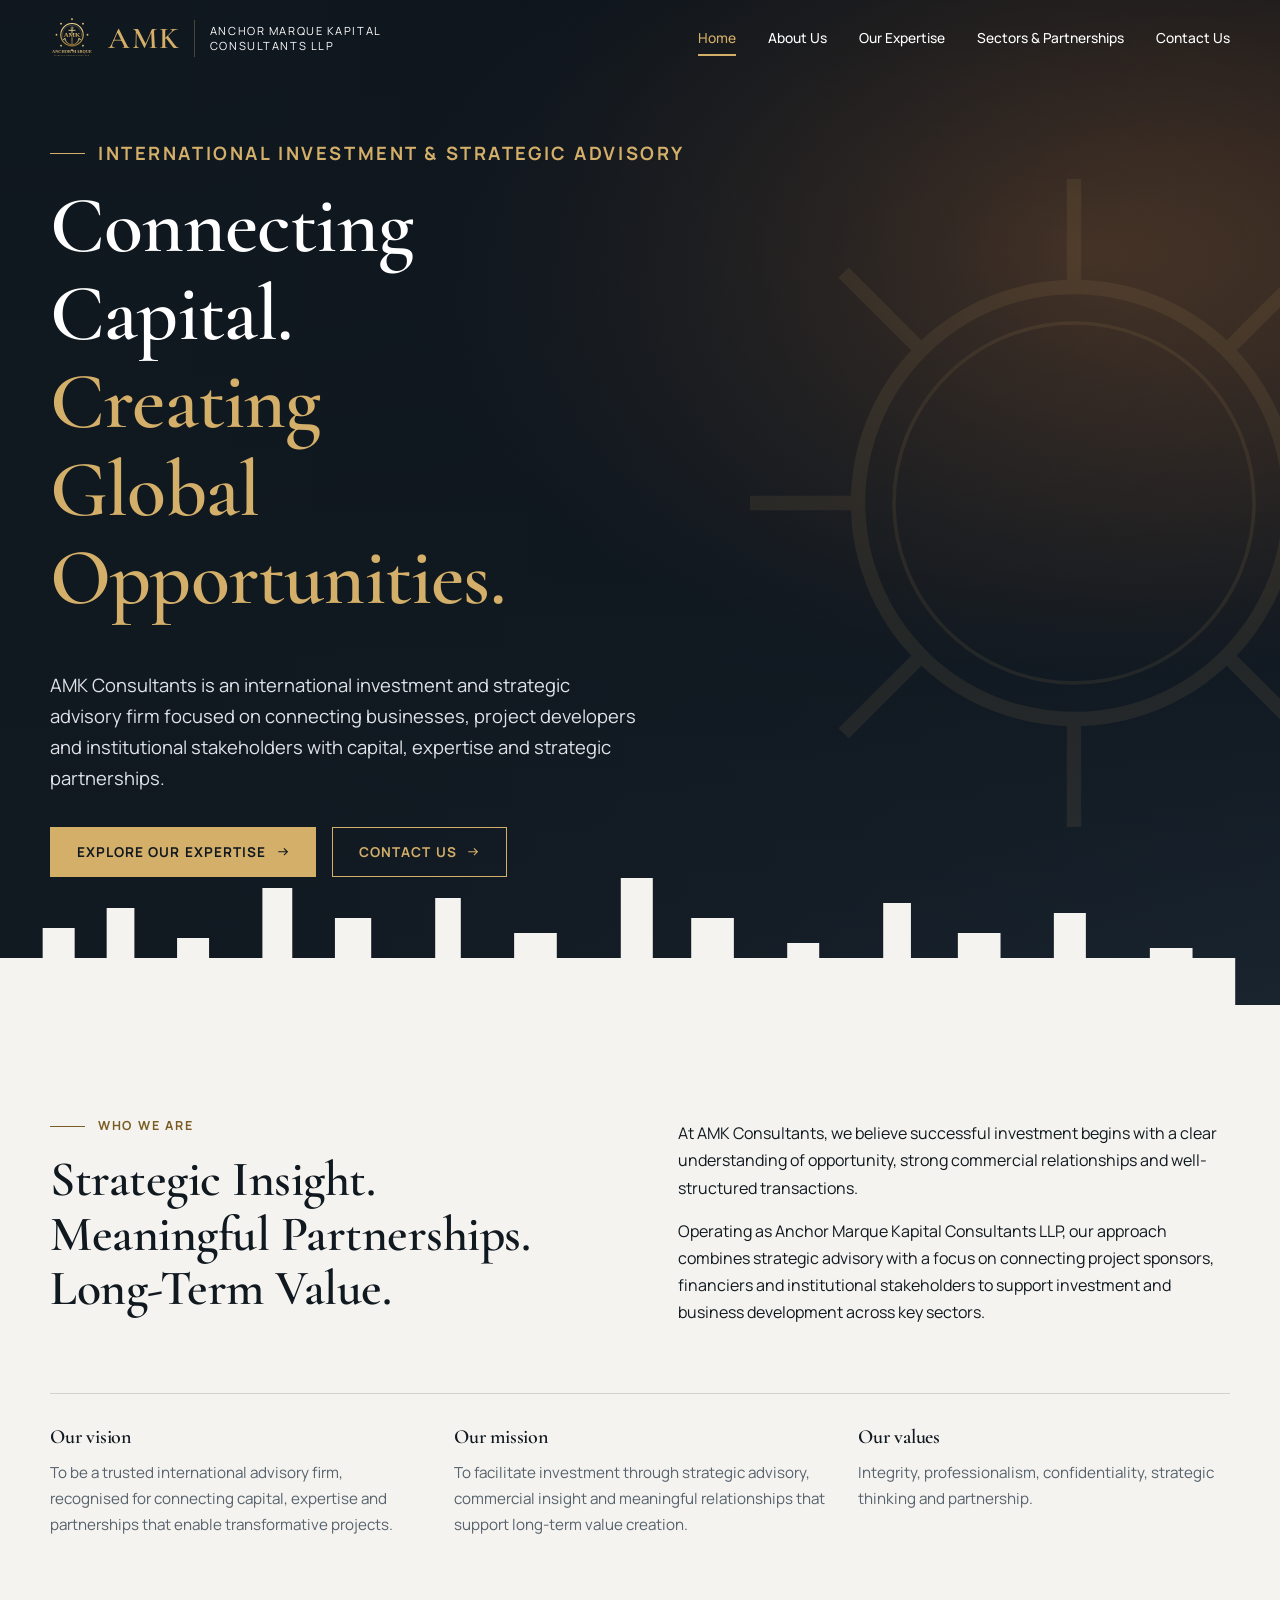
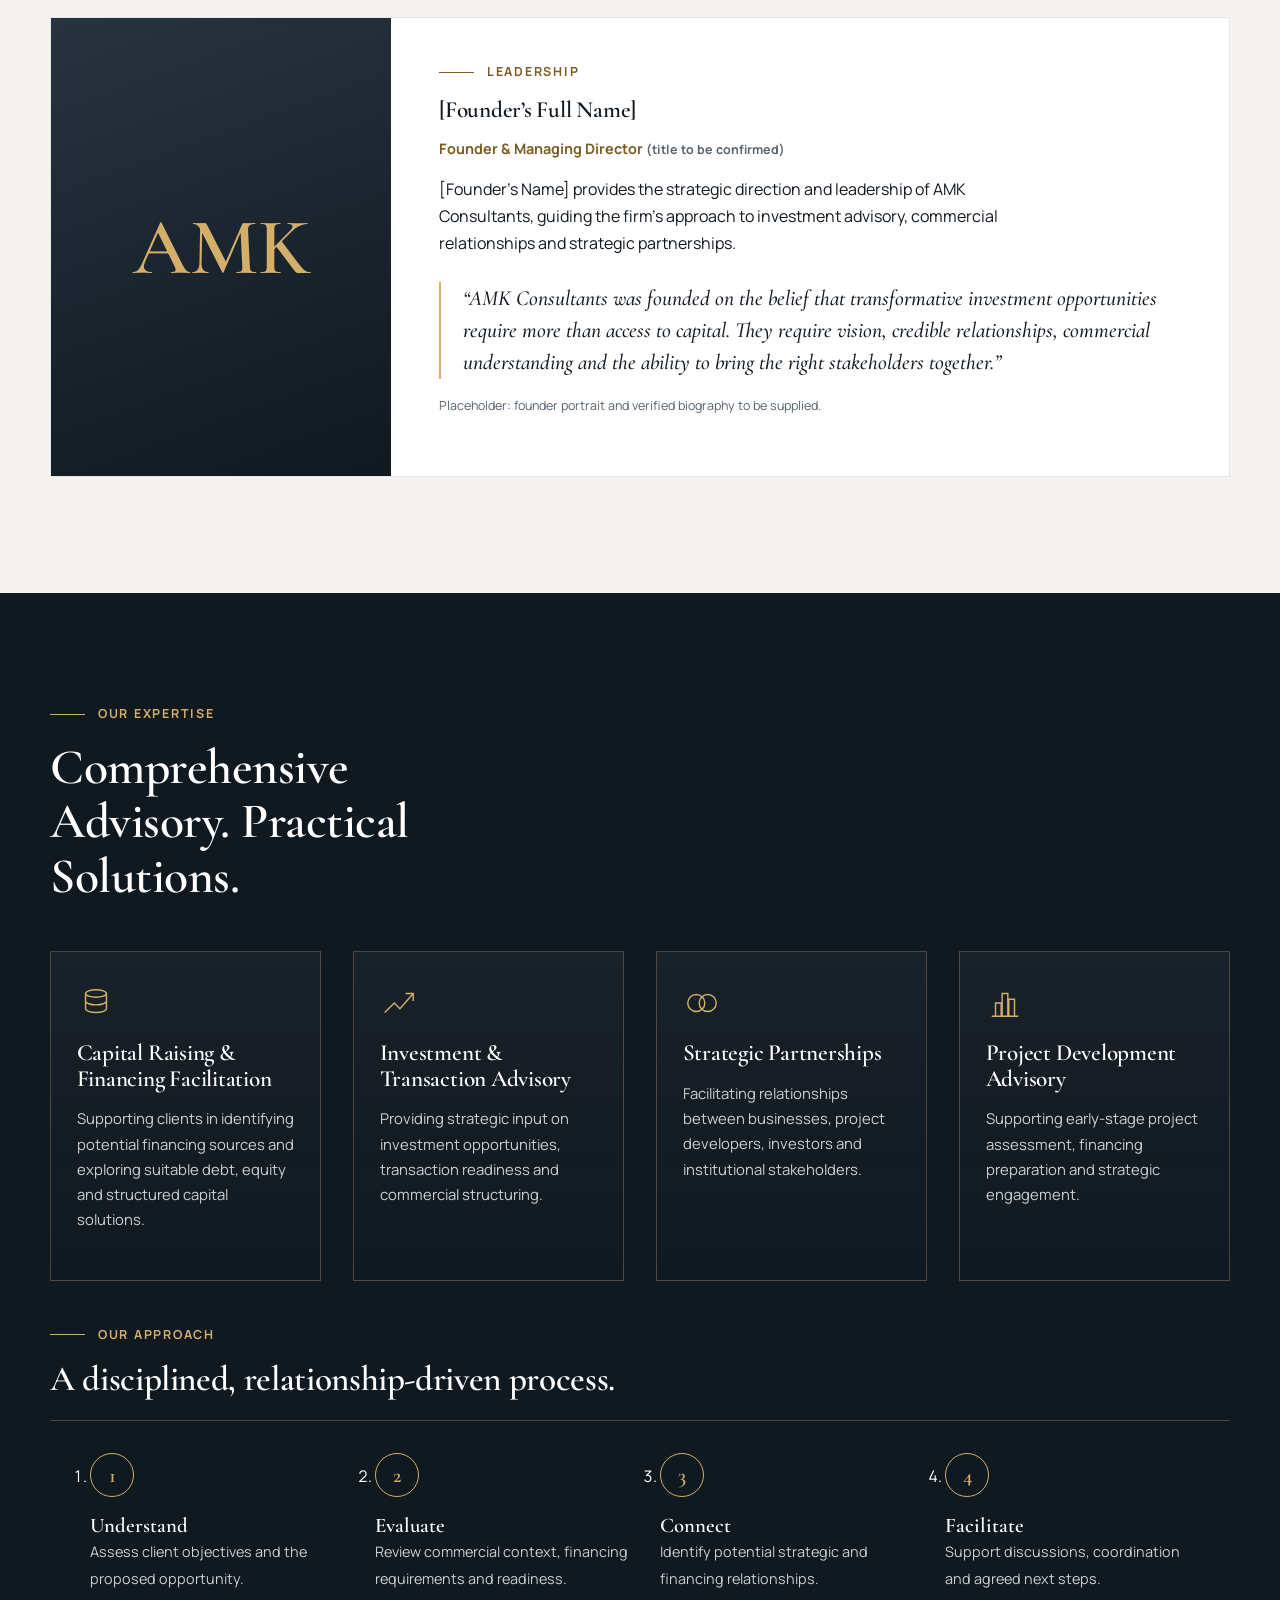
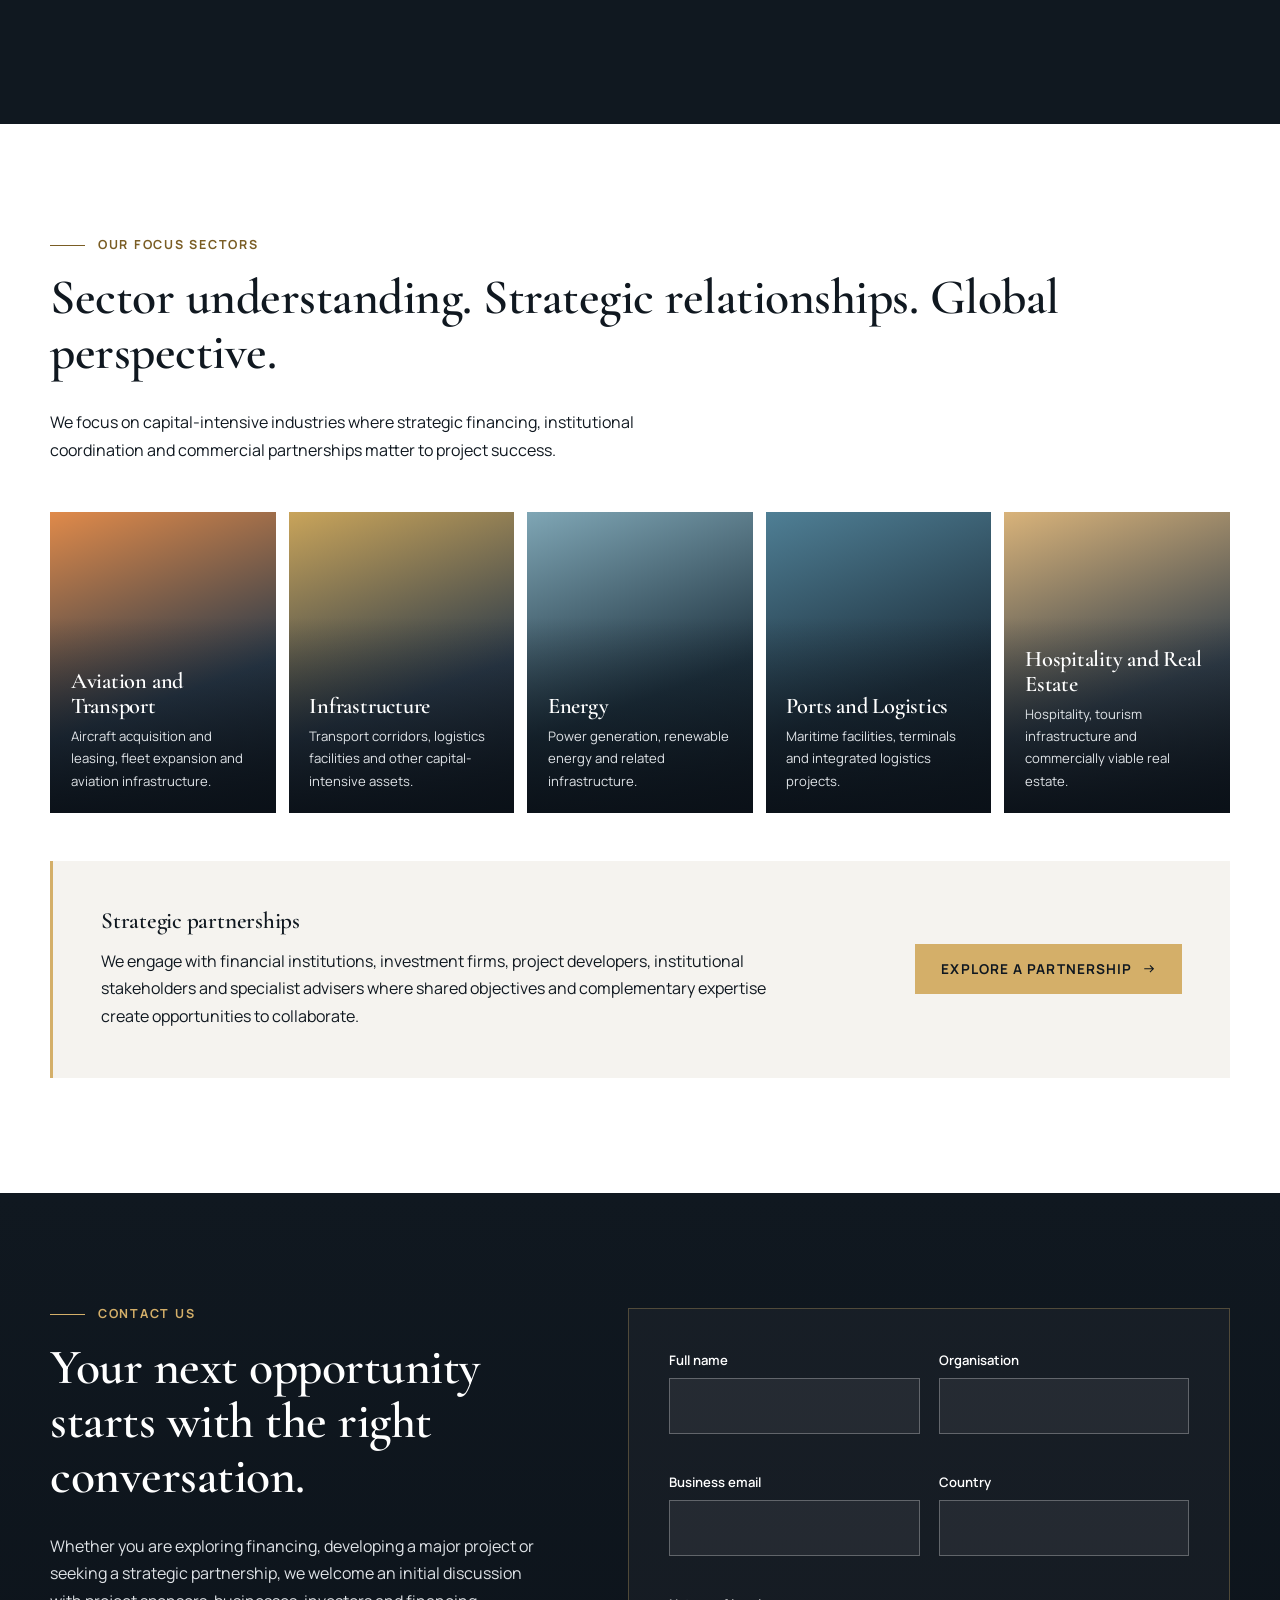
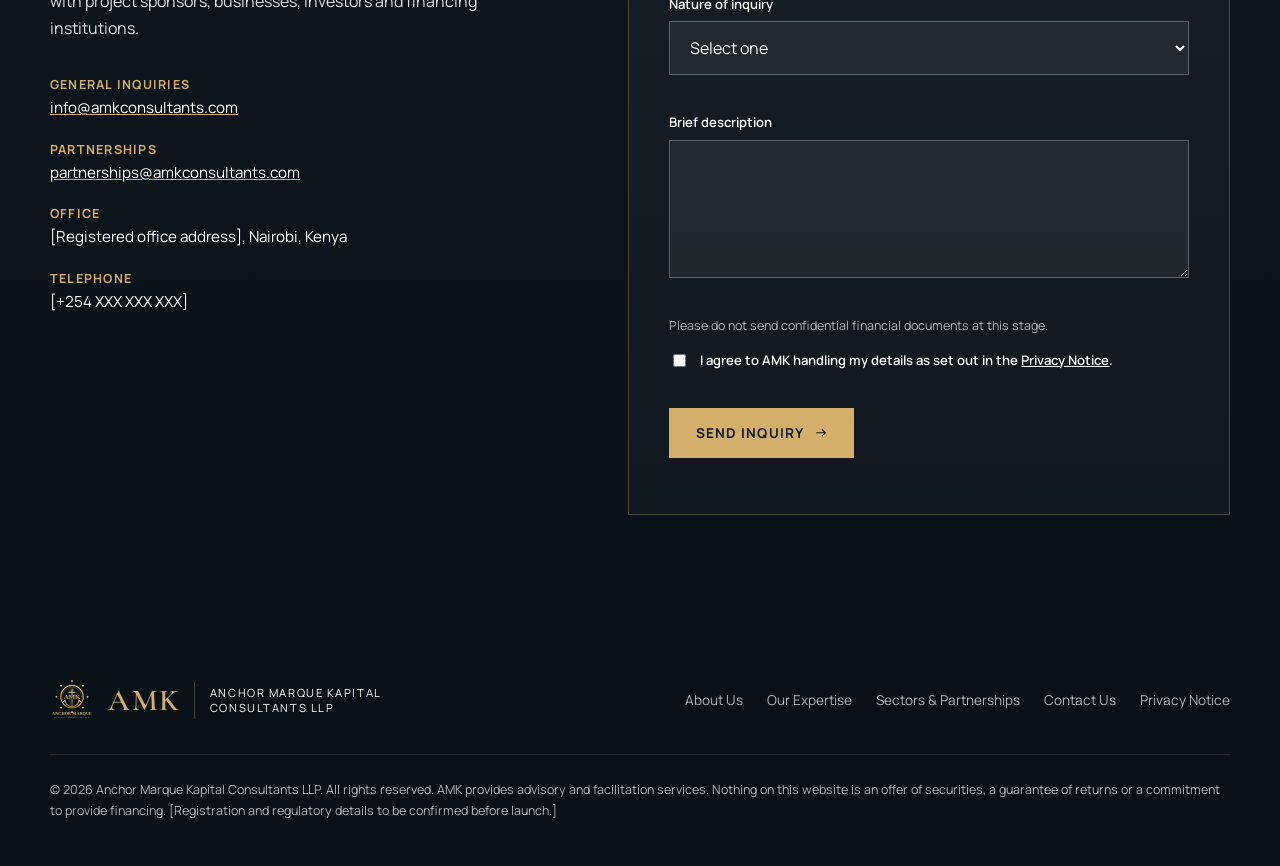
==== index.html @ da7c11cd "Add AMK logo SVG file to assets/images/logo directory" ====
<!DOCTYPE html>
<html lang="en-KE">
<head>
<meta charset="utf-8">
<meta name="viewport" content="width=device-width,initial-scale=1">
<title>AMK Consultants | Investment and Strategic Advisory, Kenya</title>
<meta name="description" content="Anchor Marque Kapital Consultants LLP (AMK) is an international investment and strategic advisory firm in Kenya, connecting project sponsors and institutions with capital, expertise and partnerships.">
<meta name="theme-color" content="#101820">
<meta property="og:title" content="AMK Consultants | Connecting Capital. Creating Global Opportunities.">
<meta property="og:description" content="Investment and strategic advisory across aviation, infrastructure, energy, ports and logistics, and hospitality and real estate.">
<meta property="og:type" content="website"><meta property="og:locale" content="en_KE">
<link rel="icon" href="assets/images/logo/amk-logo.svg" type="image/svg+xml">
<link rel="manifest" href="site.webmanifest">
<link rel="preconnect" href="https://fonts.googleapis.com"><link rel="preconnect" href="https://fonts.gstatic.com" crossorigin>
<link href="https://fonts.googleapis.com/css2?family=Cormorant+Garamond:ital,wght@0,500;0,600;1,500&family=Manrope:wght@400;500;600;700&display=swap" rel="stylesheet">
<link rel="stylesheet" href="assets/css/tokens.css"><link rel="stylesheet" href="assets/css/base.css"><link rel="stylesheet" href="assets/css/components.css"><link rel="stylesheet" href="assets/css/sections.css"><link rel="stylesheet" href="assets/css/responsive.css">
<script type="application/ld+json">{"@context":"https://schema.org","@type":"ProfessionalService","name":"Anchor Marque Kapital Consultants LLP","alternateName":"AMK Consultants","url":"https://amkconsultants.com","logo":"https://amkconsultants.com/assets/images/logo/amk-logo.svg","areaServed":"Worldwide","address":{"@type":"PostalAddress","addressCountry":"KE"},"email":"info@amkconsultants.com"}</script>
</head>
<body>
<a class="skip" href="#main">Skip to main content</a>
<svg width="0" height="0" style="position:absolute" aria-hidden="true"><symbol id="arrow" viewBox="0 0 24 24"><path d="M4 12h16m-6-6 6 6-6 6" fill="none" stroke="currentColor" stroke-width="2"/></symbol></svg>

<header class="site-header"><div class="wrap bar">
<a class="brand" href="#home" aria-label="AMK Consultants, home"><img src="assets/images/logo/amk-logo.svg" alt="" width="44" height="44"><b>AMK</b><span>Anchor Marque Kapital<br>Consultants LLP</span></a>
<button class="menu-btn" aria-expanded="false" aria-controls="nav" aria-label="Menu"><span></span><span></span></button>
<nav class="nav" id="nav" aria-label="Main"><ul>
<li><a href="#home">Home</a></li><li><a href="#about">About Us</a></li><li><a href="#expertise">Our Expertise</a></li><li><a href="#sectors">Sectors &amp; Partnerships</a></li><li><a href="#contact">Contact Us</a></li></ul></nav>
</div></header>

<main id="main">
<section class="hero" id="home" aria-labelledby="h-hero">
<img class="hero-img" src="assets/images/hero/nairobi-skyline.jpg" alt="" fetchpriority="high" onerror="this.remove()">
<svg class="wheel" viewBox="0 0 400 400" aria-hidden="true"><g fill="none" stroke="currentColor" stroke-width="8"><circle cx="200" cy="200" r="120"/><circle cx="200" cy="200" r="100" stroke-width="2"/><path d="M200 80V20M200 320v60M80 200H20M320 200h60M115 115 72 72M285 285l43 43M285 115l43-43M115 285l-43 43"/></g></svg>
<svg class="skyline" viewBox="0 0 1200 160" preserveAspectRatio="none" aria-hidden="true"><path fill="currentColor" d="M0 160V112h40V82h30v30h30V62h26v50h40V92h30v20h50V42h28v70h40V72h34v40h60V52h24v60h50V87h40v25h60V32h30v80h36V72h40v40h50V97h30v15h60V57h26v55h44V87h40v25h50V67h30v45h60V102h40v10h40v48z"/></svg>
<div class="wrap">
<p class="label">International investment &amp; strategic advisory</p>
<h1 id="h-hero">Connecting Capital. <em>Creating Global Opportunities.</em></h1>
<p>AMK Consultants is an international investment and strategic advisory firm focused on connecting businesses, project developers and institutional stakeholders with capital, expertise and strategic partnerships.</p>
<div class="cta-row"><a class="btn btn-gold" href="#expertise">Explore Our Expertise <svg><use href="#arrow"/></svg></a><a class="btn btn-line" href="#contact">Contact Us <svg><use href="#arrow"/></svg></a></div>
</div></section>

<section class="about" id="about" aria-labelledby="h-about"><div class="wrap">
<div class="split"><div class="reveal"><p class="label">Who we are</p><h2 id="h-about">Strategic Insight. Meaningful Partnerships. Long-Term Value.</h2></div>
<div class="reveal"><p>At AMK Consultants, we believe successful investment begins with a clear understanding of opportunity, strong commercial relationships and well-structured transactions.</p><p>Operating as Anchor Marque Kapital Consultants LLP, our approach combines strategic advisory with a focus on connecting project sponsors, financiers and institutional stakeholders to support investment and business development across key sectors.</p></div></div>
<div class="pillars reveal"><div><h3>Our vision</h3><p>To be a trusted international advisory firm, recognised for connecting capital, expertise and partnerships that enable transformative projects.</p></div><div><h3>Our mission</h3><p>To facilitate investment through strategic advisory, commercial insight and meaningful relationships that support long-term value creation.</p></div><div><h3>Our values</h3><p>Integrity, professionalism, confidentiality, strategic thinking and partnership.</p></div></div>
<article class="founder reveal"><div class="portrait" aria-hidden="true"><span>AMK</span><img src="assets/images/founder/founder.jpg" alt="" loading="lazy" onerror="this.remove()"></div>
<div class="founder-body"><p class="label">Leadership</p><h3>[Founder’s Full Name]</h3><p class="role">Founder &amp; Managing Director <span class="note">(title to be confirmed)</span></p>
<p>[Founder’s Name] provides the strategic direction and leadership of AMK Consultants, guiding the firm’s approach to investment advisory, commercial relationships and strategic partnerships.</p>
<blockquote>“AMK Consultants was founded on the belief that transformative investment opportunities require more than access to capital. They require vision, credible relationships, commercial understanding and the ability to bring the right stakeholders together.”</blockquote>
<p class="note" style="margin-top:1rem">Placeholder: founder portrait and verified biography to be supplied.</p></div></article>
</div></section>

<section class="expertise dark" id="expertise" aria-labelledby="h-exp"><div class="wrap">
<p class="label">Our expertise</p><h2 id="h-exp" class="reveal">Comprehensive Advisory. Practical Solutions.</h2>
<ul class="cards">
<li class="card reveal"><svg viewBox="0 0 40 40" aria-hidden="true"><ellipse cx="20" cy="10" rx="11" ry="4"/><path d="M9 10v8c0 2 5 4 11 4s11-2 11-4v-8M9 18v8c0 2 5 4 11 4s11-2 11-4v-8"/></svg><h3>Capital Raising &amp; Financing Facilitation</h3><p>Supporting clients in identifying potential financing sources and exploring suitable debt, equity and structured capital solutions.</p></li>
<li class="card reveal"><svg viewBox="0 0 40 40" aria-hidden="true"><path d="M5 30 15 20l6 6 14-16M27 10h8v8"/></svg><h3>Investment &amp; Transaction Advisory</h3><p>Providing strategic input on investment opportunities, transaction readiness and commercial structuring.</p></li>
<li class="card reveal"><svg viewBox="0 0 40 40" aria-hidden="true"><circle cx="14" cy="20" r="9"/><circle cx="26" cy="20" r="9"/></svg><h3>Strategic Partnerships</h3><p>Facilitating relationships between businesses, project developers, investors and institutional stakeholders.</p></li>
<li class="card reveal"><svg viewBox="0 0 40 40" aria-hidden="true"><path d="M6 34h28M10 34V20h6v14M17 34V10h6v24M24 34V16h6v18"/></svg><h3>Project Development Advisory</h3><p>Supporting early-stage project assessment, financing preparation and strategic engagement.</p></li></ul>
<p class="label">Our approach</p><h3 class="reveal" style="font-size:clamp(1.6rem,3vw,2.2rem)">A disciplined, relationship-driven process.</h3>
<ol class="steps reveal"><li><b>Understand</b><span>Assess client objectives and the proposed opportunity.</span></li><li><b>Evaluate</b><span>Review commercial context, financing requirements and readiness.</span></li><li><b>Connect</b><span>Identify potential strategic and financing relationships.</span></li><li><b>Facilitate</b><span>Support discussions, coordination and agreed next steps.</span></li></ol>
</div></section>

<section class="sectors" id="sectors" aria-labelledby="h-sec"><div class="wrap">
<p class="label">Our focus sectors</p><h2 id="h-sec" class="reveal">Sector understanding. Strategic relationships. Global perspective.</h2>
<p>We focus on capital-intensive industries where strategic financing, institutional coordination and commercial partnerships matter to project success.</p>
<ul class="tiles">
<li class="tile t1 reveal"><img src="assets/images/sectors/aviation.jpg" alt="Aircraft at an East African airport at dusk" loading="lazy" onerror="this.remove()"><div><h3>Aviation and Transport</h3><p>Aircraft acquisition and leasing, fleet expansion and aviation infrastructure.</p></div></li>
<li class="tile t2 reveal"><img src="assets/images/sectors/infrastructure.jpg" alt="Highway and transport corridor in Kenya" loading="lazy" onerror="this.remove()"><div><h3>Infrastructure</h3><p>Transport corridors, logistics facilities and other capital-intensive assets.</p></div></li>
<li class="tile t3 reveal"><img src="assets/images/sectors/energy.jpg" alt="Wind turbines at sunset in northern Kenya" loading="lazy" onerror="this.remove()"><div><h3>Energy</h3><p>Power generation, renewable energy and related infrastructure.</p></div></li>
<li class="tile t4 reveal"><img src="assets/images/sectors/ports.jpg" alt="Container terminal at the Port of Mombasa" loading="lazy" onerror="this.remove()"><div><h3>Ports and Logistics</h3><p>Maritime facilities, terminals and integrated logistics projects.</p></div></li>
<li class="tile t5 reveal"><img src="assets/images/sectors/hospitality.jpg" alt="Beachfront hotel on the Kenyan coast" loading="lazy" onerror="this.remove()"><div><h3>Hospitality and Real Estate</h3><p>Hospitality, tourism infrastructure and commercially viable real estate.</p></div></li></ul>
<div class="partners reveal"><div><h3>Strategic partnerships</h3><p>We engage with financial institutions, investment firms, project developers, institutional stakeholders and specialist advisers where shared objectives and complementary expertise create opportunities to collaborate.</p></div><a class="btn btn-gold" href="#contact" data-type="Partnership proposal">Explore a Partnership <svg><use href="#arrow"/></svg></a></div>
</div></section>

<section class="contact" id="contact" aria-labelledby="h-con"><div class="wrap"><div class="split">
<div class="reveal"><p class="label">Contact us</p><h2 id="h-con">Your next opportunity starts with the right conversation.</h2>
<p>Whether you are exploring financing, developing a major project or seeking a strategic partnership, we welcome an initial discussion with project sponsors, businesses, investors and financing institutions.</p>
<dl class="details"><div><dt>General inquiries</dt><dd><a href="mailto:info@amkconsultants.com">info@amkconsultants.com</a></dd></div><div><dt>Partnerships</dt><dd><a href="mailto:partnerships@amkconsultants.com">partnerships@amkconsultants.com</a></dd></div><div><dt>Office</dt><dd>[Registered office address], Nairobi, Kenya</dd></div><div><dt>Telephone</dt><dd>[+254 XXX XXX XXX]</dd></div></dl></div>
<form class="box reveal" id="inquiry" data-key="YOUR_WEB3FORMS_ACCESS_KEY" novalidate>
<p class="hp" aria-hidden="true"><label>Website <input name="website" tabindex="-1" autocomplete="off"></label></p>
<div class="two"><div class="field"><label for="name">Full name</label><input id="name" name="name" autocomplete="name" required><span class="err" id="e-name"></span></div><div class="field"><label for="org">Organisation</label><input id="org" name="org" autocomplete="organization" required><span class="err" id="e-org"></span></div>
<div class="field"><label for="email">Business email</label><input id="email" name="email" type="email" autocomplete="email" required><span class="err" id="e-email"></span></div><div class="field"><label for="country">Country</label><input id="country" name="country" autocomplete="country-name" required><span class="err" id="e-country"></span></div></div>
<div class="field"><label for="type">Nature of inquiry</label><select id="type" name="type" required><option value="">Select one</option><option>Capital raising and financing</option><option>Investment and transaction advisory</option><option>Strategic partnership</option><option>Project development advisory</option><option>Other</option></select><span class="err" id="e-type"></span></div>
<div class="field"><label for="msg">Brief description</label><textarea id="msg" name="msg" rows="4" required></textarea><span class="err" id="e-msg"></span></div>
<p class="note" style="color:#aeb6be">Please do not send confidential financial documents at this stage.</p>
<div class="field"><label class="check"><input type="checkbox" name="consent" id="consent"> <span>I agree to AMK handling my details as set out in the <a href="privacy.html">Privacy Notice</a>.</span></label><span class="err" id="e-consent"></span></div>
<button class="btn btn-gold" type="submit">Send Inquiry <svg><use href="#arrow"/></svg></button>
<p class="status" id="status" role="status" aria-live="polite"></p></form>
</div></div></section>
</main>

<footer class="site-footer"><div class="wrap">
<div class="foot"><a class="brand" href="#home"><img src="assets/images/logo/amk-logo.svg" alt="" width="44" height="44"><b>AMK</b><span>Anchor Marque Kapital<br>Consultants LLP</span></a>
<ul><li><a href="#about">About Us</a></li><li><a href="#expertise">Our Expertise</a></li><li><a href="#sectors">Sectors &amp; Partnerships</a></li><li><a href="#contact">Contact Us</a></li><li><a href="privacy.html">Privacy Notice</a></li></ul></div>
<p class="legal">© <span id="year">2026</span> Anchor Marque Kapital Consultants LLP. All rights reserved. AMK provides advisory and facilitation services. Nothing on this website is an offer of securities, a guarantee of returns or a commitment to provide financing. [Registration and regulatory details to be confirmed before launch.]</p>
</div></footer>
<script src="assets/js/main.js"></script><script src="assets/js/navigation.js"></script><script src="assets/js/animations.js"></script><script src="assets/js/form.js"></script>
</body></html>
---- assets/css/tokens.css ----
:root{--ink:#101820;--ink-2:#18232e;--gold:#D4AF69;--gold-ink:#7a5d24;--paper:#F5F3EF;--white:#fff;--muted:#56626d;--line:rgba(212,175,105,.3);
--f-display:"Cormorant Garamond",Georgia,"Times New Roman",serif;--f-body:"Manrope",system-ui,-apple-system,"Segoe UI",Roboto,sans-serif;
--wrap:1180px;--gap:clamp(1rem,2.5vw,2rem);--sec:clamp(4rem,9vw,7.5rem);--ease:cubic-bezier(.2,.7,.2,1)}
---- assets/css/base.css ----
*,*::before,*::after{box-sizing:border-box}
html{scroll-behavior:smooth;scroll-padding-top:80px;-webkit-text-size-adjust:100%}
body{margin:0;font:400 1rem/1.7 var(--f-body);color:var(--ink);background:var(--white);-webkit-font-smoothing:antialiased}
img,svg{max-width:100%;display:block}
h1,h2,h3{font-family:var(--f-display);font-weight:600;line-height:1.1;margin:0 0 .6em;letter-spacing:-.01em}
h1{font-size:clamp(2.6rem,6.4vw,5rem)}h2{font-size:clamp(2rem,4vw,3.1rem)}h3{font-size:1.45rem}
p{margin:0 0 1em;max-width:62ch}a{color:inherit}ul{margin:0;padding:0;list-style:none}
.wrap{width:min(100% - 2.5rem,var(--wrap));margin-inline:auto}
:focus-visible{outline:3px solid var(--gold);outline-offset:3px}
.skip{position:absolute;left:1rem;top:-4rem;background:var(--gold);color:var(--ink);padding:.7rem 1rem;z-index:100;font-weight:700}.skip:focus{top:1rem}
.vh{position:absolute;width:1px;height:1px;overflow:hidden;clip:rect(0 0 0 0)}
@media (prefers-reduced-motion:reduce){html{scroll-behavior:auto}*{animation:none!important;transition:none!important}}
---- assets/css/components.css ----
.label{font:700 .78rem/1 var(--f-body);letter-spacing:.14em;text-transform:uppercase;color:var(--gold-ink);display:flex;align-items:center;gap:.8rem;margin-bottom:1.2rem}
.label::before{content:"";width:2.2rem;height:1px;background:currentColor}
.dark .label,.hero .label,.contact .label{color:var(--gold)}
.btn{display:inline-flex;align-items:center;gap:.6rem;padding:.95rem 1.6rem;font:700 .85rem var(--f-body);letter-spacing:.08em;text-transform:uppercase;text-decoration:none;border:1px solid var(--gold);cursor:pointer;transition:background .25s var(--ease),color .25s var(--ease),transform .25s var(--ease)}
.btn-gold{background:var(--gold);color:var(--ink)}.btn-gold:hover{background:#e6c680;transform:translateY(-2px)}
.btn-line{background:transparent;color:var(--gold)}.btn-line:hover{background:var(--gold);color:var(--ink)}
.btn svg{width:1em;height:1em;transition:transform .25s var(--ease)}.btn:hover svg{transform:translateX(4px)}
.site-header{position:fixed;inset:0 0 auto;z-index:50;transition:background .3s,box-shadow .3s}
.site-header.scrolled{background:rgba(16,24,32,.96);backdrop-filter:blur(8px);box-shadow:0 1px 0 var(--line)}
.bar{display:flex;align-items:center;justify-content:space-between;height:76px}
.brand{display:flex;align-items:center;gap:.9rem;text-decoration:none;color:#fff}
.brand img{width:44px;height:44px}
.brand b{font:600 1.9rem var(--f-display);color:var(--gold);letter-spacing:.04em;padding-right:.9rem;border-right:1px solid var(--line)}
.brand span{font-size:.7rem;letter-spacing:.14em;text-transform:uppercase;line-height:1.35}
.nav ul{display:flex;gap:2rem}
.nav a{color:#fff;text-decoration:none;font-size:.86rem;font-weight:500;padding:.4rem 0;border-bottom:2px solid transparent;transition:border-color .2s,color .2s}
.nav a:hover,.nav a.active{color:var(--gold);border-color:var(--gold)}
.menu-btn{display:none;background:none;border:1px solid var(--line);color:var(--gold);width:46px;height:46px;cursor:pointer}
.menu-btn span{display:block;width:20px;height:2px;background:currentColor;margin:5px auto;transition:transform .25s}
.menu-btn[aria-expanded=true] span:first-child{transform:translateY(7px) rotate(45deg)}
.menu-btn[aria-expanded=true] span:last-child{transform:translateY(-7px) rotate(-45deg)}
.reveal{opacity:0;transform:translateY(18px);transition:opacity .7s var(--ease),transform .7s var(--ease)}.reveal.in{opacity:1;transform:none}
.field{display:flex;flex-direction:column;gap:.4rem;margin-bottom:1.1rem}
.field label{font-size:.82rem;font-weight:600}
.field input,.field select,.field textarea{font:inherit;padding:.85rem 1rem;background:rgba(255,255,255,.06);color:#fff;border:1px solid rgba(255,255,255,.28);border-radius:0;width:100%}
.field select option{color:var(--ink)}
.field input:focus,.field select:focus,.field textarea:focus{border-color:var(--gold);outline:2px solid var(--gold);outline-offset:1px}
.field [aria-invalid=true]{border-color:#ff9b8a}
.err{color:#ffb4a6;font-size:.8rem;min-height:1em}
.check{display:flex;gap:.7rem;font-size:.85rem;align-items:flex-start}.check input{width:auto;margin-top:.35rem;accent-color:var(--gold)}
.status{margin-top:1rem;font-weight:600}.status.ok{color:var(--gold)}.status.bad{color:#ffb4a6}
---- assets/css/sections.css ----
.hero{position:relative;min-height:100svh;display:grid;align-items:center;color:#fff;overflow:hidden;padding:9rem 0 8rem;background:radial-gradient(90% 70% at 85% 25%,rgba(214,128,62,.38),transparent 60%),linear-gradient(180deg,#0a1017,#101820 60%,#1b2631)}
.hero-img{position:absolute;inset:0;width:100%;height:100%;object-fit:cover;opacity:.5}
.hero::before{content:"";position:absolute;inset:0;z-index:1;background:linear-gradient(90deg,rgba(16,24,32,.92) 15%,rgba(16,24,32,.15))}
.wheel{position:absolute;z-index:1;right:-12vw;top:50%;width:min(62vw,720px);transform:translateY(-50%);opacity:.09;color:var(--gold);animation:spin 240s linear infinite}
@keyframes spin{to{transform:translateY(-50%) rotate(360deg)}}
.skyline{position:absolute;z-index:2;left:0;right:0;bottom:-1px;width:100%;height:clamp(70px,14vw,160px);color:var(--paper)}
.hero .wrap{position:relative;z-index:3}
.hero h1{max-width:13ch}.hero h1 em{display:block;font-style:normal;color:var(--gold)}
.hero p{font-size:1.15rem;color:#dfe3e7;max-width:54ch}
.cta-row{display:flex;flex-wrap:wrap;gap:1rem;margin-top:2rem}
.about{padding:var(--sec) 0;background:var(--paper)}
.split{display:grid;grid-template-columns:1fr 1fr;gap:clamp(2rem,6vw,5rem);align-items:start}
.pillars{display:grid;grid-template-columns:repeat(3,1fr);gap:var(--gap);margin-top:3rem;border-top:1px solid rgba(16,24,32,.15);padding-top:2rem}
.pillars h3{font-size:1.25rem}.pillars p{font-size:.95rem;color:var(--muted)}
.founder{display:grid;grid-template-columns:minmax(0,340px) 1fr;margin-top:4rem;background:var(--white);border:1px solid rgba(16,24,32,.1)}
.portrait{position:relative;min-height:380px;background:linear-gradient(160deg,#27333f,#101820);display:grid;place-items:center;color:var(--gold);font:600 5rem var(--f-display)}
.portrait img{position:absolute;inset:0;width:100%;height:100%;object-fit:cover}
.founder-body{padding:clamp(1.5rem,4vw,3rem)}
.founder blockquote{margin:1.5rem 0 0;padding-left:1.4rem;border-left:2px solid var(--gold);font:italic 500 1.35rem/1.5 var(--f-display)}
.role{color:var(--gold-ink);font-weight:700;font-size:.9rem}
.note{font-size:.78rem;color:var(--muted)}
.expertise{padding:var(--sec) 0;background:var(--ink);color:#fff}
.expertise h2{max-width:20ch}
.cards{display:grid;grid-template-columns:repeat(4,1fr);gap:var(--gap);margin:3rem 0}
.card{padding:2rem 1.6rem;border:1px solid var(--line);background:linear-gradient(180deg,rgba(255,255,255,.04),transparent);transition:border-color .3s,transform .3s var(--ease)}
.card:hover{border-color:var(--gold);transform:translateY(-4px)}
.card svg{width:38px;height:38px;color:var(--gold);margin-bottom:1.2rem;fill:none;stroke:currentColor;stroke-width:1.5}
.card p{font-size:.93rem;color:#c9d0d6}
.steps{display:grid;grid-template-columns:repeat(4,1fr);counter-reset:s;border-top:1px solid var(--line)}
.steps li{counter-increment:s;padding:2rem 1.5rem 0 0;position:relative}
.steps li::before{content:counter(s);display:grid;place-items:center;width:44px;height:44px;border:1px solid var(--gold);border-radius:50%;color:var(--gold);font:600 1.3rem var(--f-display);margin-bottom:1rem}
.steps b{display:block;font:600 1.3rem var(--f-display)}.steps span{font-size:.9rem;color:#c9d0d6}
.sectors{padding:var(--sec) 0;background:var(--white)}
.tiles{display:grid;grid-template-columns:repeat(5,1fr);gap:.8rem;margin:3rem 0}
.tile{position:relative;aspect-ratio:3/4;overflow:hidden;color:#fff;display:flex;align-items:flex-end;background:var(--ink)}
.tile img{position:absolute;inset:0;width:100%;height:100%;object-fit:cover;transition:transform .8s var(--ease)}.tile:hover img{transform:scale(1.06)}
.tile::after{content:"";position:absolute;inset:0;background:linear-gradient(180deg,transparent 35%,rgba(10,16,23,.92))}
.tile div{position:relative;z-index:1;padding:1.3rem}
.tile h3{margin:0 0 .4rem;font-size:1.4rem}.tile p{margin:0;font-size:.82rem;color:#dfe3e7}
.t1{background:linear-gradient(160deg,#e08a4a,#2a3a4a 60%,#101820)}.t2{background:linear-gradient(160deg,#c9a45a,#2c3b4a 60%,#101820)}.t3{background:linear-gradient(160deg,#7fa6b5,#1f3340 60%,#101820)}.t4{background:linear-gradient(160deg,#4f7f95,#1d2f3c 60%,#101820)}.t5{background:linear-gradient(160deg,#d9b37a,#33404c 60%,#101820)}
.partners{background:var(--paper);padding:clamp(1.5rem,4vw,3rem);display:flex;flex-wrap:wrap;gap:2rem;align-items:center;justify-content:space-between;border-left:3px solid var(--gold)}
.partners p{margin:0;max-width:70ch}
.contact{padding:var(--sec) 0;background:linear-gradient(180deg,var(--ink),#0a1017);color:#fff}
.contact .split{grid-template-columns:5fr 6fr}
.contact p{color:#dfe3e7}
.details{margin-top:2rem;display:grid;gap:1.1rem;font-size:.95rem}
.details dt{color:var(--gold);font-weight:700;font-size:.78rem;letter-spacing:.1em;text-transform:uppercase}.details dd{margin:0}
.details a{text-decoration-color:var(--gold)}
form.box{padding:clamp(1.5rem,4vw,2.5rem);border:1px solid var(--line);background:rgba(255,255,255,.03)}
.two{display:grid;grid-template-columns:1fr 1fr;gap:0 1.2rem}
.hp{position:absolute;left:-9999px}
.site-footer{background:#0a1017;color:#aeb6be;padding:3rem 0 2rem;font-size:.85rem}
.foot{display:flex;flex-wrap:wrap;gap:2rem;justify-content:space-between;align-items:center}
.foot ul{display:flex;flex-wrap:wrap;gap:1.5rem}.foot a{text-decoration:none}.foot a:hover{color:var(--gold)}
.legal{margin-top:2rem;padding-top:1.5rem;border-top:1px solid rgba(255,255,255,.1);font-size:.78rem;max-width:none}
.page{padding:9rem 0 5rem;max-width:760px}.page h1{font-size:clamp(2.2rem,5vw,3.4rem)}.page h2{font-size:1.7rem;margin-top:2rem}
---- assets/css/responsive.css ----
@media (max-width:1060px){.cards,.steps{grid-template-columns:repeat(2,1fr)}.tiles{grid-template-columns:repeat(3,1fr)}.nav ul{gap:1.2rem}}
@media (max-width:860px){
.menu-btn{display:block}
.nav{position:fixed;inset:76px 0 auto;background:var(--ink);padding:1rem 1.5rem 2rem;border-top:1px solid var(--line);transform:translateY(-130%);transition:transform .35s var(--ease);visibility:hidden}
.nav.open{transform:none;visibility:visible}.nav ul{flex-direction:column;gap:.4rem}.nav a{display:block;padding:.9rem 0;font-size:1rem}
.split,.contact .split,.founder,.pillars{grid-template-columns:1fr}.portrait{min-height:300px}
.brand span{display:none}}
@media (max-width:560px){.cards,.steps,.two{grid-template-columns:1fr}.tiles{grid-template-columns:1fr 1fr}.tile:last-child{grid-column:1/-1;aspect-ratio:2/1}.btn{width:100%;justify-content:center}}
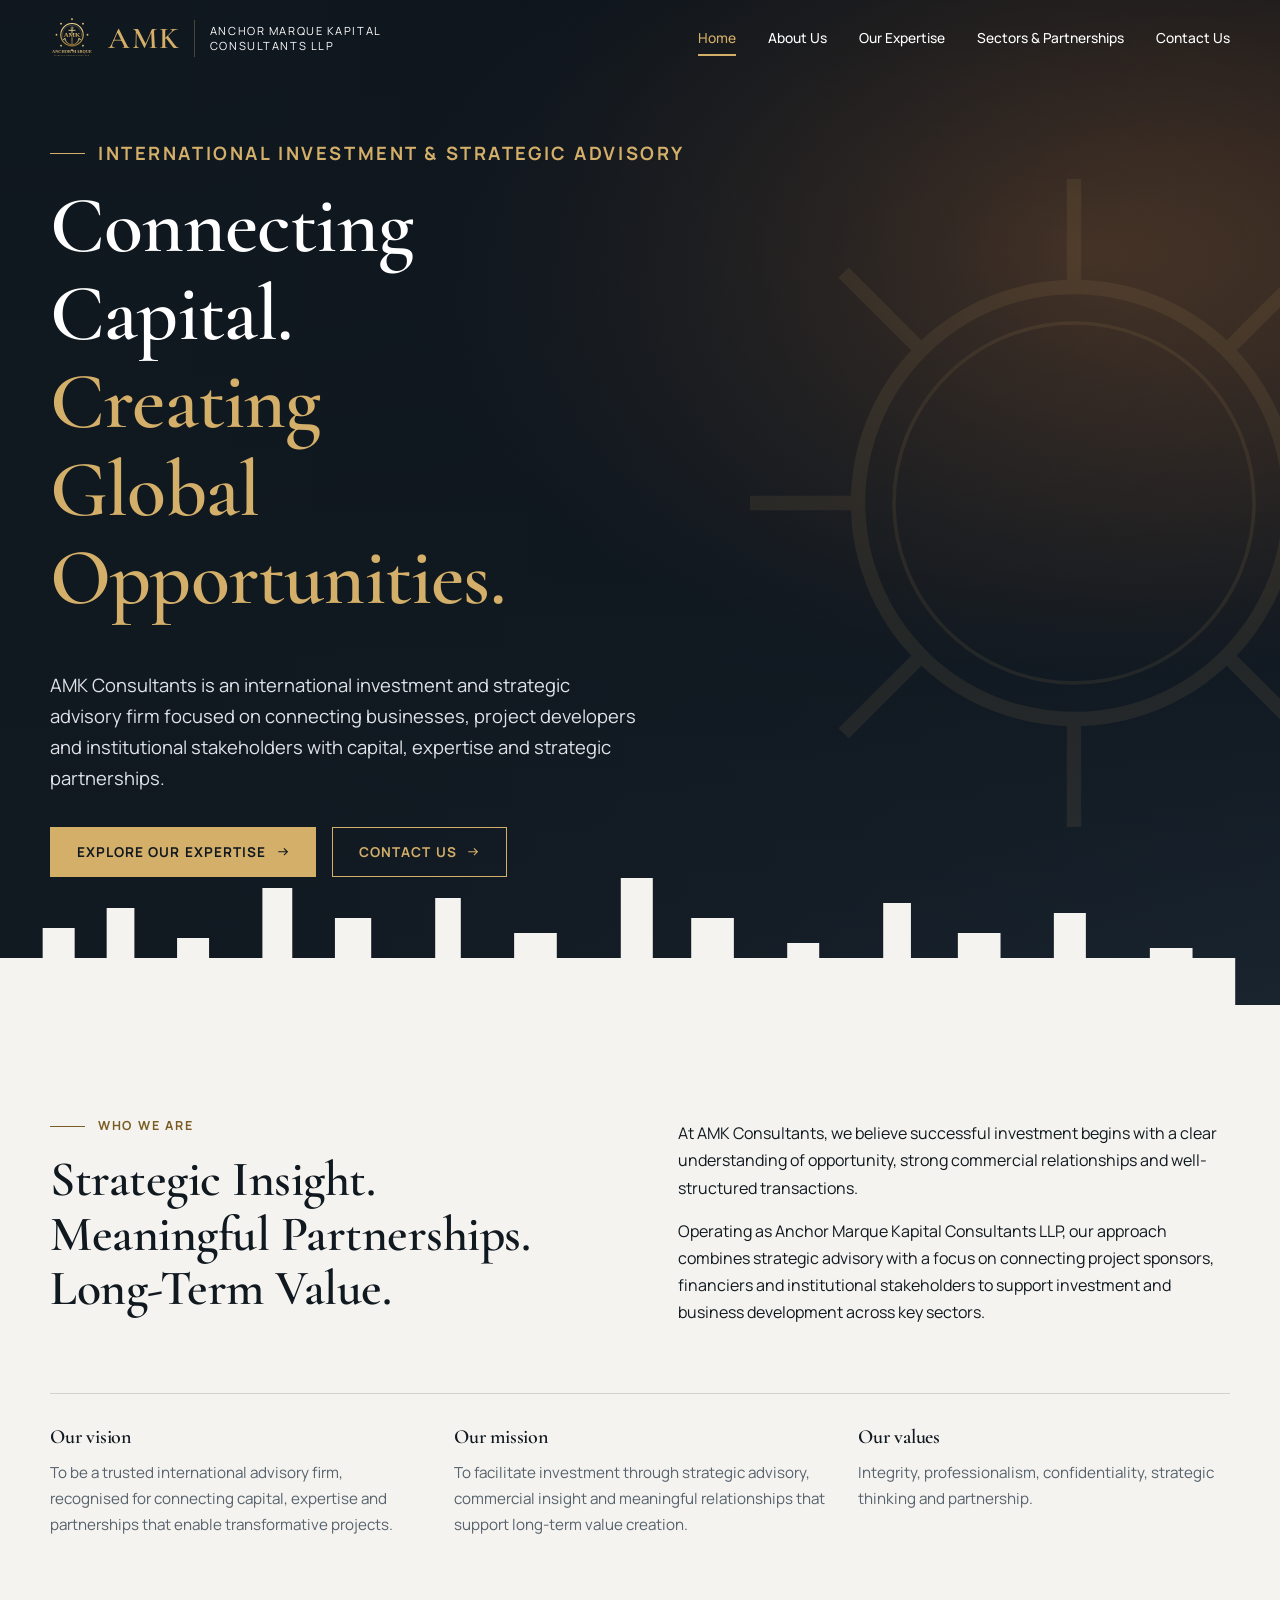
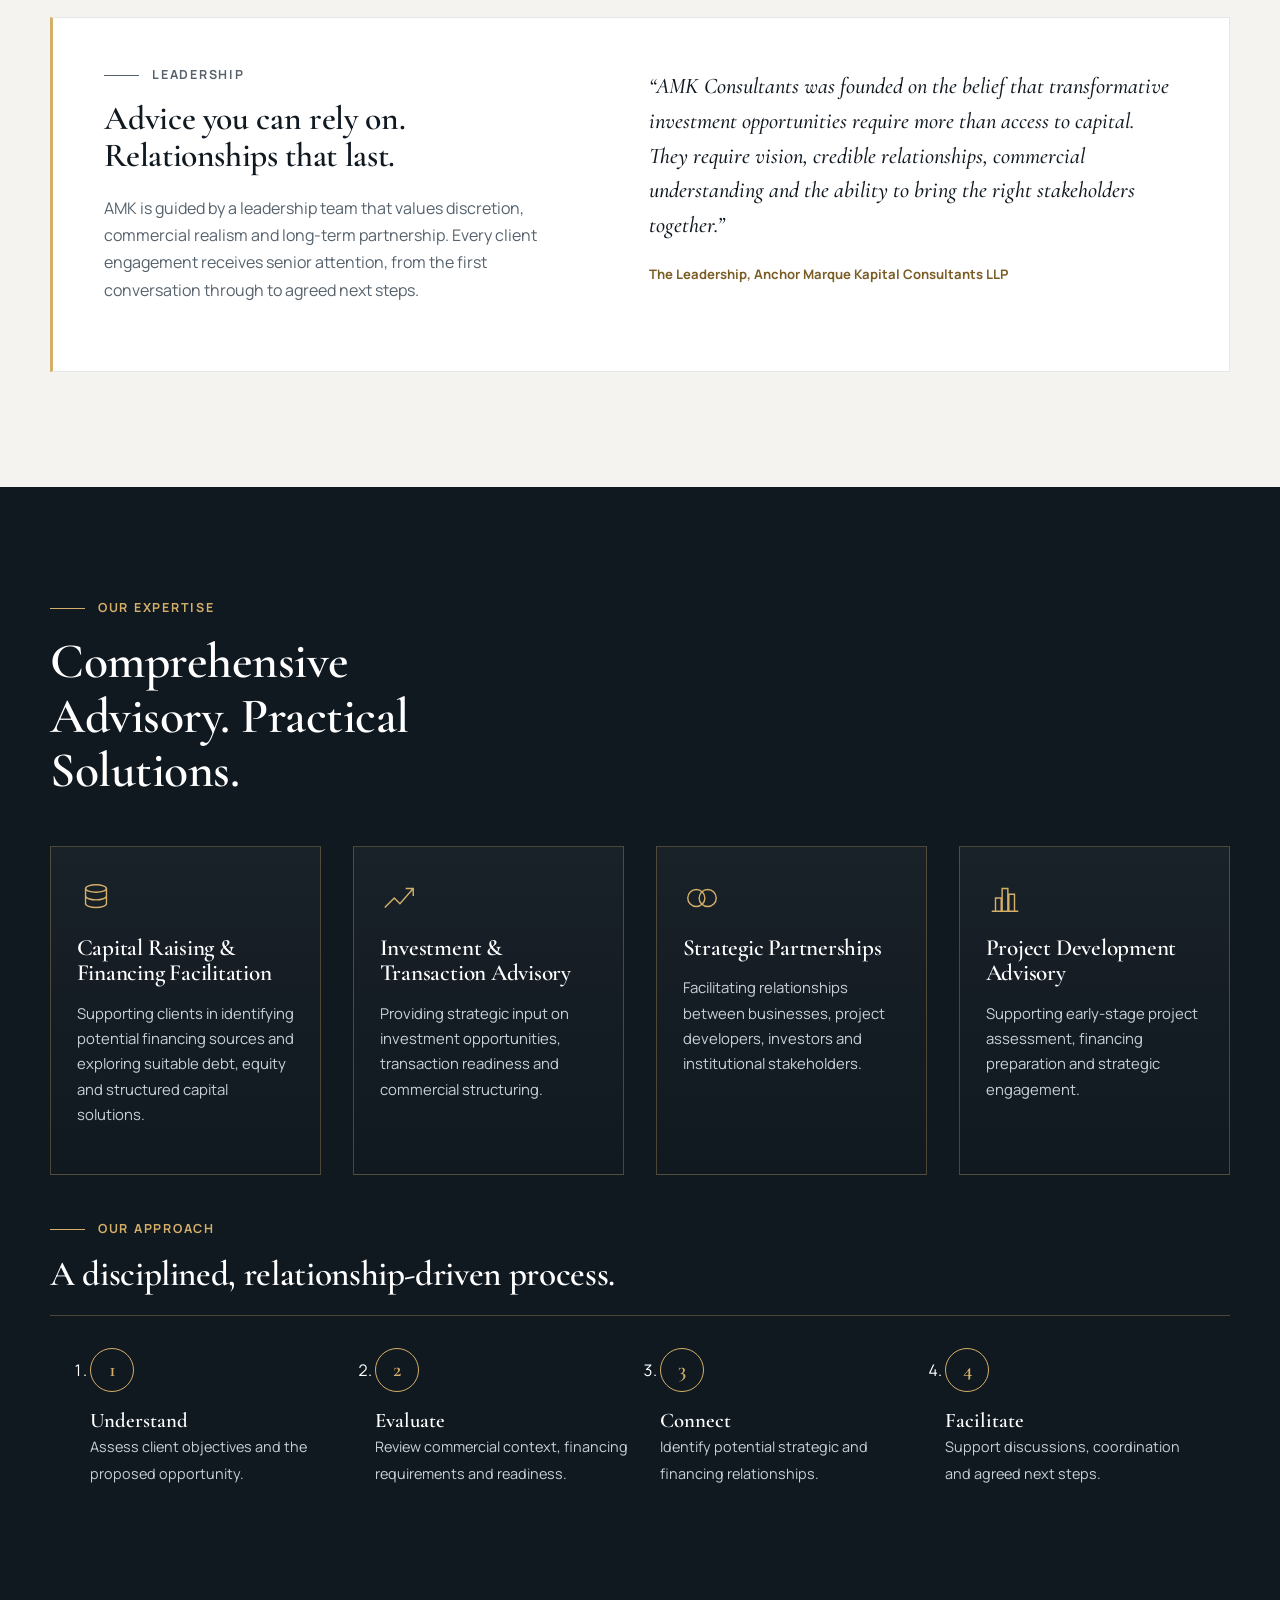
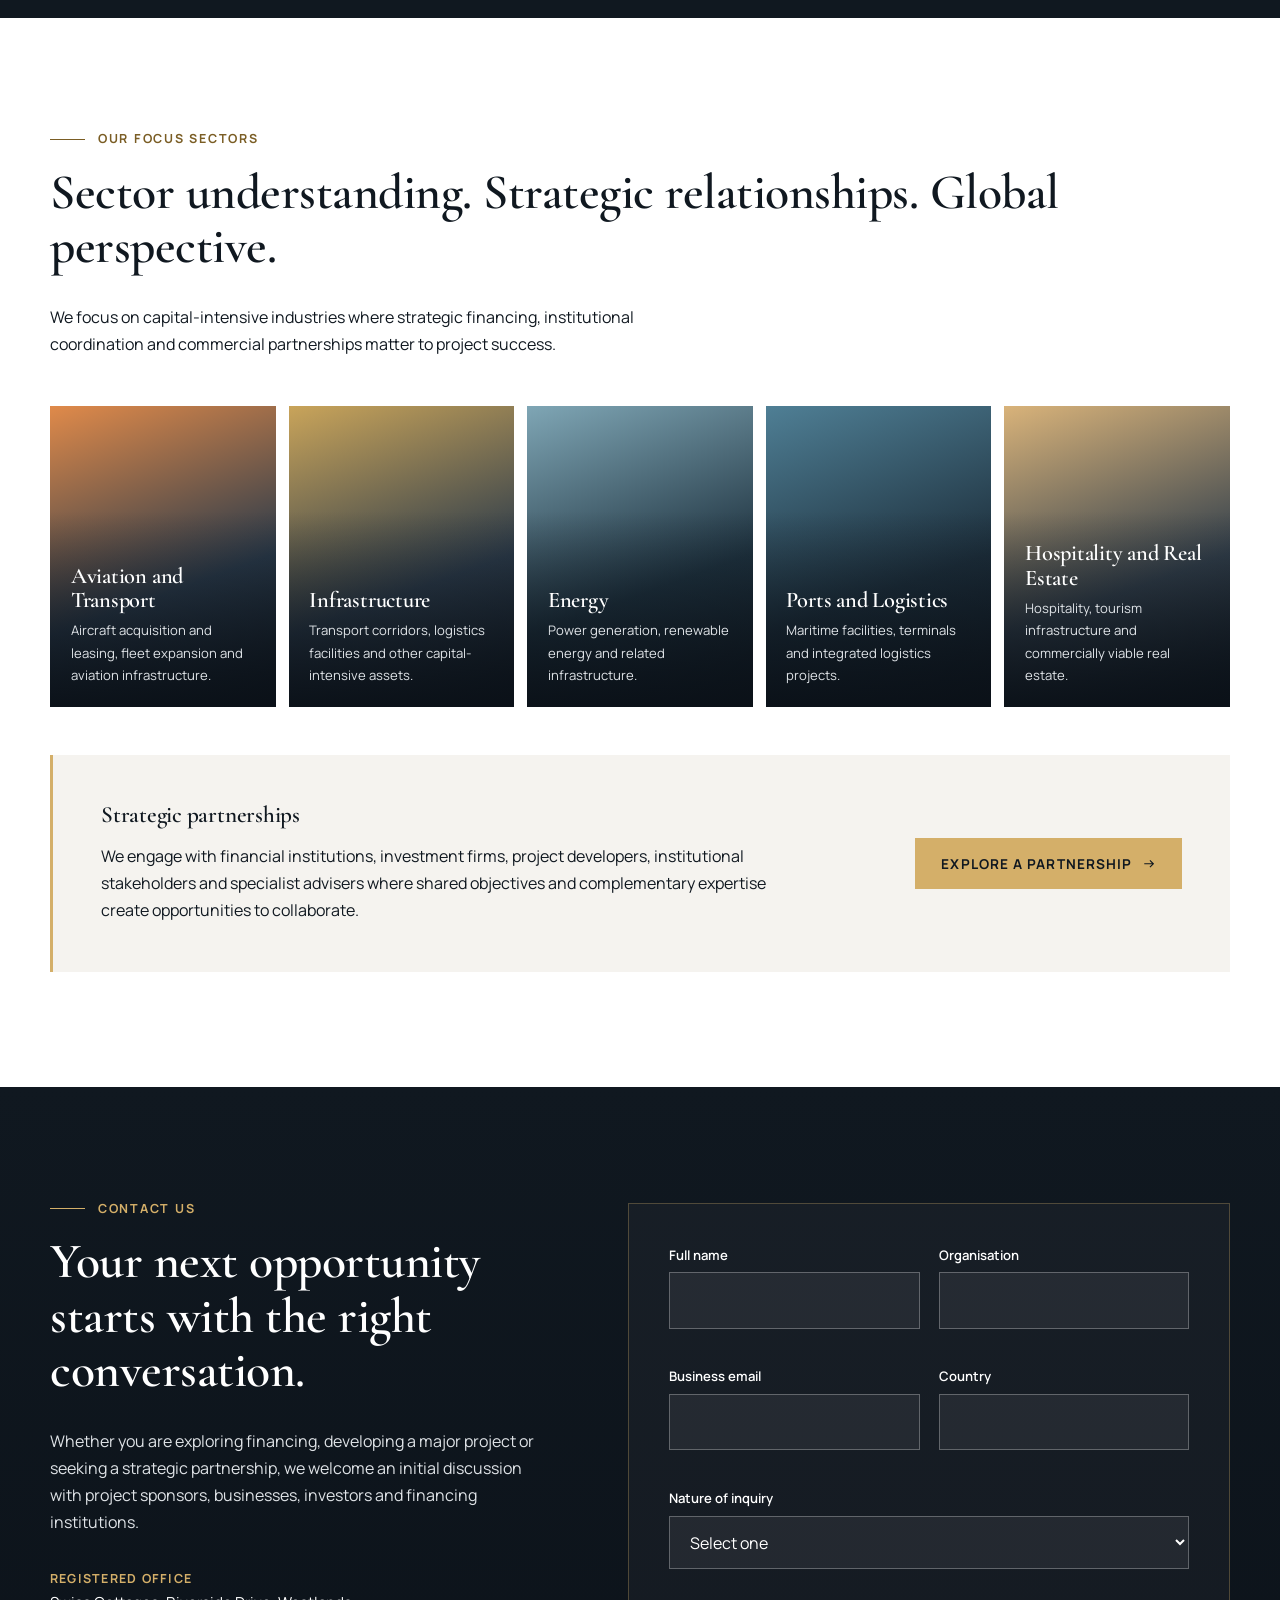
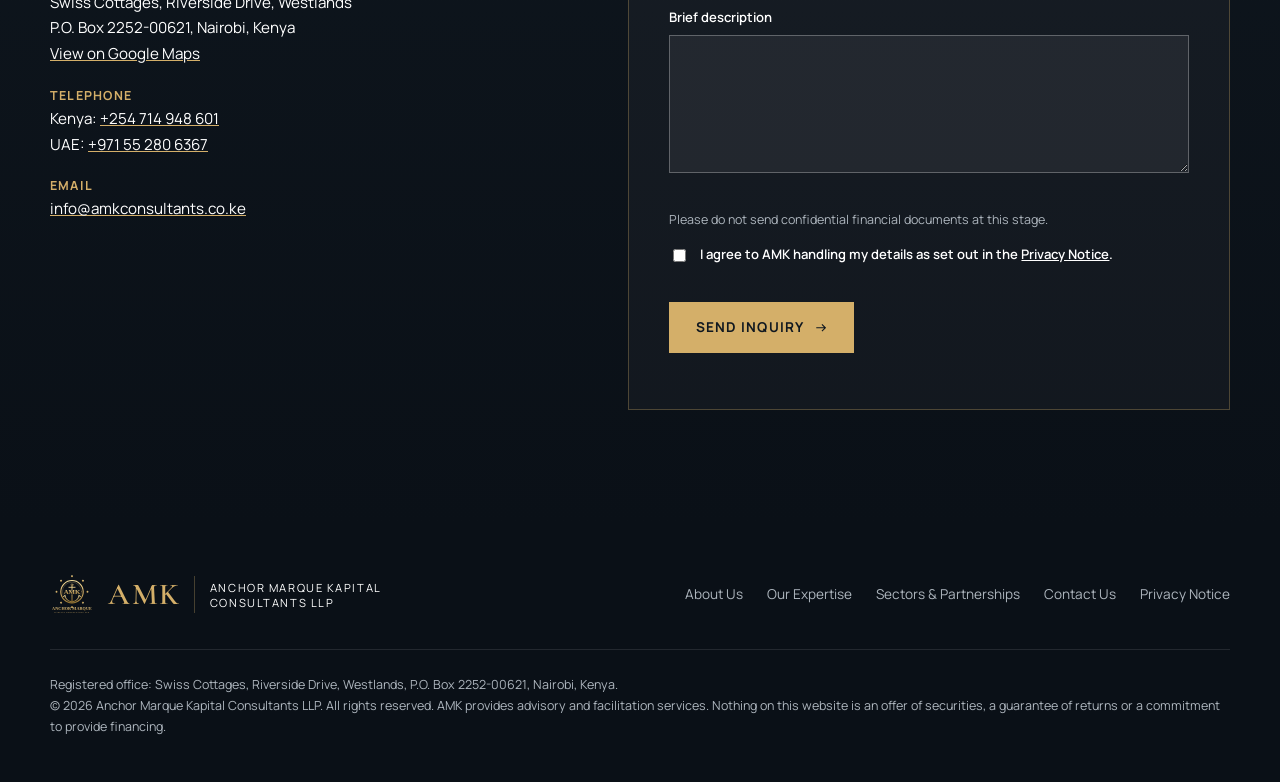
==== commit 872abfe3: "Update README, CSS, HTML, and JavaScript files for AMK Consultants website - Removed reference to fo" ====
--- a/index.html
+++ b/index.html
@@ -8,13 +8,13 @@
 <meta name="theme-color" content="#101820">
 <meta property="og:title" content="AMK Consultants | Connecting Capital. Creating Global Opportunities.">
 <meta property="og:description" content="Investment and strategic advisory across aviation, infrastructure, energy, ports and logistics, and hospitality and real estate.">
-<meta property="og:type" content="website"><meta property="og:locale" content="en_KE">
-<link rel="icon" href="assets/images/logo/amk-logo.svg" type="image/svg+xml">
+<meta property="og:url" content="https://amkconsultants.co.ke/"><meta property="og:type" content="website"><meta property="og:locale" content="en_KE">
+<link rel="canonical" href="https://amkconsultants.co.ke/"><link rel="icon" href="assets/images/logo/amk-logo.svg" type="image/svg+xml">
 <link rel="manifest" href="site.webmanifest">
 <link rel="preconnect" href="https://fonts.googleapis.com"><link rel="preconnect" href="https://fonts.gstatic.com" crossorigin>
 <link href="https://fonts.googleapis.com/css2?family=Cormorant+Garamond:ital,wght@0,500;0,600;1,500&family=Manrope:wght@400;500;600;700&display=swap" rel="stylesheet">
 <link rel="stylesheet" href="assets/css/tokens.css"><link rel="stylesheet" href="assets/css/base.css"><link rel="stylesheet" href="assets/css/components.css"><link rel="stylesheet" href="assets/css/sections.css"><link rel="stylesheet" href="assets/css/responsive.css">
-<script type="application/ld+json">{"@context":"https://schema.org","@type":"ProfessionalService","name":"Anchor Marque Kapital Consultants LLP","alternateName":"AMK Consultants","url":"https://amkconsultants.com","logo":"https://amkconsultants.com/assets/images/logo/amk-logo.svg","areaServed":"Worldwide","address":{"@type":"PostalAddress","addressCountry":"KE"},"email":"info@amkconsultants.com"}</script>
+<script type="application/ld+json">{"@context":"https://schema.org","@type":"ProfessionalService","name":"Anchor Marque Kapital Consultants LLP","alternateName":"AMK Consultants","url":"https://amkconsultants.co.ke","logo":"https://amkconsultants.co.ke/assets/images/logo/amk-logo.svg","email":"info@amkconsultants.co.ke","telephone":["+254714948601","+971552806367"],"areaServed":"Worldwide","address":{"@type":"PostalAddress","streetAddress":"Swiss Cottages, Riverside Drive, Westlands","addressLocality":"Nairobi","postalCode":"00621","postOfficeBoxNumber":"2252","addressCountry":"KE"}}</script>
 </head>
 <body>
 <a class="skip" href="#main">Skip to main content</a>
@@ -43,11 +43,8 @@
 <div class="split"><div class="reveal"><p class="label">Who we are</p><h2 id="h-about">Strategic Insight. Meaningful Partnerships. Long-Term Value.</h2></div>
 <div class="reveal"><p>At AMK Consultants, we believe successful investment begins with a clear understanding of opportunity, strong commercial relationships and well-structured transactions.</p><p>Operating as Anchor Marque Kapital Consultants LLP, our approach combines strategic advisory with a focus on connecting project sponsors, financiers and institutional stakeholders to support investment and business development across key sectors.</p></div></div>
 <div class="pillars reveal"><div><h3>Our vision</h3><p>To be a trusted international advisory firm, recognised for connecting capital, expertise and partnerships that enable transformative projects.</p></div><div><h3>Our mission</h3><p>To facilitate investment through strategic advisory, commercial insight and meaningful relationships that support long-term value creation.</p></div><div><h3>Our values</h3><p>Integrity, professionalism, confidentiality, strategic thinking and partnership.</p></div></div>
-<article class="founder reveal"><div class="portrait" aria-hidden="true"><span>AMK</span><img src="assets/images/founder/founder.jpg" alt="" loading="lazy" onerror="this.remove()"></div>
-<div class="founder-body"><p class="label">Leadership</p><h3>[Founder’s Full Name]</h3><p class="role">Founder &amp; Managing Director <span class="note">(title to be confirmed)</span></p>
-<p>[Founder’s Name] provides the strategic direction and leadership of AMK Consultants, guiding the firm’s approach to investment advisory, commercial relationships and strategic partnerships.</p>
-<blockquote>“AMK Consultants was founded on the belief that transformative investment opportunities require more than access to capital. They require vision, credible relationships, commercial understanding and the ability to bring the right stakeholders together.”</blockquote>
-<p class="note" style="margin-top:1rem">Placeholder: founder portrait and verified biography to be supplied.</p></div></article>
+<article class="lead reveal"><div><p class="label">Leadership</p><h3>Advice you can rely on. Relationships that last.</h3><p>AMK is guided by a leadership team that values discretion, commercial realism and long-term partnership. Every client engagement receives senior attention, from the first conversation through to agreed next steps.</p></div>
+<blockquote><p>“AMK Consultants was founded on the belief that transformative investment opportunities require more than access to capital. They require vision, credible relationships, commercial understanding and the ability to bring the right stakeholders together.”</p><cite>The Leadership, Anchor Marque Kapital Consultants LLP</cite></blockquote></article>
 </div></section>
 
 <section class="expertise dark" id="expertise" aria-labelledby="h-exp"><div class="wrap">
@@ -70,13 +67,15 @@
 <li class="tile t3 reveal"><img src="assets/images/sectors/energy.jpg" alt="Wind turbines at sunset in northern Kenya" loading="lazy" onerror="this.remove()"><div><h3>Energy</h3><p>Power generation, renewable energy and related infrastructure.</p></div></li>
 <li class="tile t4 reveal"><img src="assets/images/sectors/ports.jpg" alt="Container terminal at the Port of Mombasa" loading="lazy" onerror="this.remove()"><div><h3>Ports and Logistics</h3><p>Maritime facilities, terminals and integrated logistics projects.</p></div></li>
 <li class="tile t5 reveal"><img src="assets/images/sectors/hospitality.jpg" alt="Beachfront hotel on the Kenyan coast" loading="lazy" onerror="this.remove()"><div><h3>Hospitality and Real Estate</h3><p>Hospitality, tourism infrastructure and commercially viable real estate.</p></div></li></ul>
-<div class="partners reveal"><div><h3>Strategic partnerships</h3><p>We engage with financial institutions, investment firms, project developers, institutional stakeholders and specialist advisers where shared objectives and complementary expertise create opportunities to collaborate.</p></div><a class="btn btn-gold" href="#contact" data-type="Partnership proposal">Explore a Partnership <svg><use href="#arrow"/></svg></a></div>
+<div class="partners reveal"><div><h3>Strategic partnerships</h3><p>We engage with financial institutions, investment firms, project developers, institutional stakeholders and specialist advisers where shared objectives and complementary expertise create opportunities to collaborate.</p></div><a class="btn btn-gold" href="#contact" data-type="Strategic partnership">Explore a Partnership <svg><use href="#arrow"/></svg></a></div>
 </div></section>
 
 <section class="contact" id="contact" aria-labelledby="h-con"><div class="wrap"><div class="split">
 <div class="reveal"><p class="label">Contact us</p><h2 id="h-con">Your next opportunity starts with the right conversation.</h2>
 <p>Whether you are exploring financing, developing a major project or seeking a strategic partnership, we welcome an initial discussion with project sponsors, businesses, investors and financing institutions.</p>
-<dl class="details"><div><dt>General inquiries</dt><dd><a href="mailto:info@amkconsultants.com">info@amkconsultants.com</a></dd></div><div><dt>Partnerships</dt><dd><a href="mailto:partnerships@amkconsultants.com">partnerships@amkconsultants.com</a></dd></div><div><dt>Office</dt><dd>[Registered office address], Nairobi, Kenya</dd></div><div><dt>Telephone</dt><dd>[+254 XXX XXX XXX]</dd></div></dl></div>
+<dl class="details"><div><dt>Registered office</dt><dd><address>Swiss Cottages, Riverside Drive, Westlands<br>P.O. Box 2252-00621, Nairobi, Kenya<br><a href="https://www.google.com/maps/search/?api=1&amp;query=Swiss+Cottages+Riverside+Drive+Westlands+Nairobi" target="_blank" rel="noopener">View on Google Maps</a></address></dd></div>
+<div><dt>Telephone</dt><dd>Kenya: <a href="tel:+254714948601">+254 714 948 601</a><br>UAE: <a href="tel:+971552806367">+971 55 280 6367</a></dd></div>
+<div><dt>Email</dt><dd><a href="mailto:info@amkconsultants.co.ke">info@amkconsultants.co.ke</a></dd></div></dl></div>
 <form class="box reveal" id="inquiry" data-key="YOUR_WEB3FORMS_ACCESS_KEY" novalidate>
 <p class="hp" aria-hidden="true"><label>Website <input name="website" tabindex="-1" autocomplete="off"></label></p>
 <div class="two"><div class="field"><label for="name">Full name</label><input id="name" name="name" autocomplete="name" required><span class="err" id="e-name"></span></div><div class="field"><label for="org">Organisation</label><input id="org" name="org" autocomplete="organization" required><span class="err" id="e-org"></span></div>
@@ -93,7 +92,7 @@
 <footer class="site-footer"><div class="wrap">
 <div class="foot"><a class="brand" href="#home"><img src="assets/images/logo/amk-logo.svg" alt="" width="44" height="44"><b>AMK</b><span>Anchor Marque Kapital<br>Consultants LLP</span></a>
 <ul><li><a href="#about">About Us</a></li><li><a href="#expertise">Our Expertise</a></li><li><a href="#sectors">Sectors &amp; Partnerships</a></li><li><a href="#contact">Contact Us</a></li><li><a href="privacy.html">Privacy Notice</a></li></ul></div>
-<p class="legal">© <span id="year">2026</span> Anchor Marque Kapital Consultants LLP. All rights reserved. AMK provides advisory and facilitation services. Nothing on this website is an offer of securities, a guarantee of returns or a commitment to provide financing. [Registration and regulatory details to be confirmed before launch.]</p>
+<p class="legal">Registered office: Swiss Cottages, Riverside Drive, Westlands, P.O. Box 2252-00621, Nairobi, Kenya.<br>© <span id="year">2026</span> Anchor Marque Kapital Consultants LLP. All rights reserved. AMK provides advisory and facilitation services. Nothing on this website is an offer of securities, a guarantee of returns or a commitment to provide financing.</p>
 </div></footer>
 <script src="assets/js/main.js"></script><script src="assets/js/navigation.js"></script><script src="assets/js/animations.js"></script><script src="assets/js/form.js"></script>
 </body></html>
--- a/assets/css/sections.css
+++ b/assets/css/sections.css
@@ -12,11 +12,10 @@
 .split{display:grid;grid-template-columns:1fr 1fr;gap:clamp(2rem,6vw,5rem);align-items:start}
 .pillars{display:grid;grid-template-columns:repeat(3,1fr);gap:var(--gap);margin-top:3rem;border-top:1px solid rgba(16,24,32,.15);padding-top:2rem}
 .pillars h3{font-size:1.25rem}.pillars p{font-size:.95rem;color:var(--muted)}
-.founder{display:grid;grid-template-columns:minmax(0,340px) 1fr;margin-top:4rem;background:var(--white);border:1px solid rgba(16,24,32,.1)}
-.portrait{position:relative;min-height:380px;background:linear-gradient(160deg,#27333f,#101820);display:grid;place-items:center;color:var(--gold);font:600 5rem var(--f-display)}
-.portrait img{position:absolute;inset:0;width:100%;height:100%;object-fit:cover}
-.founder-body{padding:clamp(1.5rem,4vw,3rem)}
-.founder blockquote{margin:1.5rem 0 0;padding-left:1.4rem;border-left:2px solid var(--gold);font:italic 500 1.35rem/1.5 var(--f-display)}
+.lead{display:grid;grid-template-columns:1fr 1.1fr;gap:clamp(2rem,5vw,4rem);margin-top:4rem;padding:clamp(1.8rem,4vw,3.5rem);background:var(--white);border:1px solid rgba(16,24,32,.1);border-left:3px solid var(--gold)}
+.lead h3{font-size:clamp(1.6rem,3vw,2.1rem)}.lead p{color:var(--muted)}
+.lead blockquote{margin:0;font:italic 500 1.4rem/1.55 var(--f-display)}.lead blockquote p{color:var(--ink);max-width:none}
+.lead cite{display:block;font:700 .82rem var(--f-body);font-style:normal;color:var(--gold-ink)}
 .role{color:var(--gold-ink);font-weight:700;font-size:.9rem}
 .note{font-size:.78rem;color:var(--muted)}
 .expertise{padding:var(--sec) 0;background:var(--ink);color:#fff}
@@ -45,7 +44,7 @@
 .contact p{color:#dfe3e7}
 .details{margin-top:2rem;display:grid;gap:1.1rem;font-size:.95rem}
 .details dt{color:var(--gold);font-weight:700;font-size:.78rem;letter-spacing:.1em;text-transform:uppercase}.details dd{margin:0}
-.details a{text-decoration-color:var(--gold)}
+.details address{font-style:normal}.details a{text-decoration-color:var(--gold)}
 form.box{padding:clamp(1.5rem,4vw,2.5rem);border:1px solid var(--line);background:rgba(255,255,255,.03)}
 .two{display:grid;grid-template-columns:1fr 1fr;gap:0 1.2rem}
 .hp{position:absolute;left:-9999px}
--- a/assets/css/responsive.css
+++ b/assets/css/responsive.css
@@ -3,6 +3,6 @@
 .menu-btn{display:block}
 .nav{position:fixed;inset:76px 0 auto;background:var(--ink);padding:1rem 1.5rem 2rem;border-top:1px solid var(--line);transform:translateY(-130%);transition:transform .35s var(--ease);visibility:hidden}
 .nav.open{transform:none;visibility:visible}.nav ul{flex-direction:column;gap:.4rem}.nav a{display:block;padding:.9rem 0;font-size:1rem}
-.split,.contact .split,.founder,.pillars{grid-template-columns:1fr}.portrait{min-height:300px}
+.split,.contact .split,.lead,.pillars{grid-template-columns:1fr}
 .brand span{display:none}}
 @media (max-width:560px){.cards,.steps,.two{grid-template-columns:1fr}.tiles{grid-template-columns:1fr 1fr}.tile:last-child{grid-column:1/-1;aspect-ratio:2/1}.btn{width:100%;justify-content:center}}
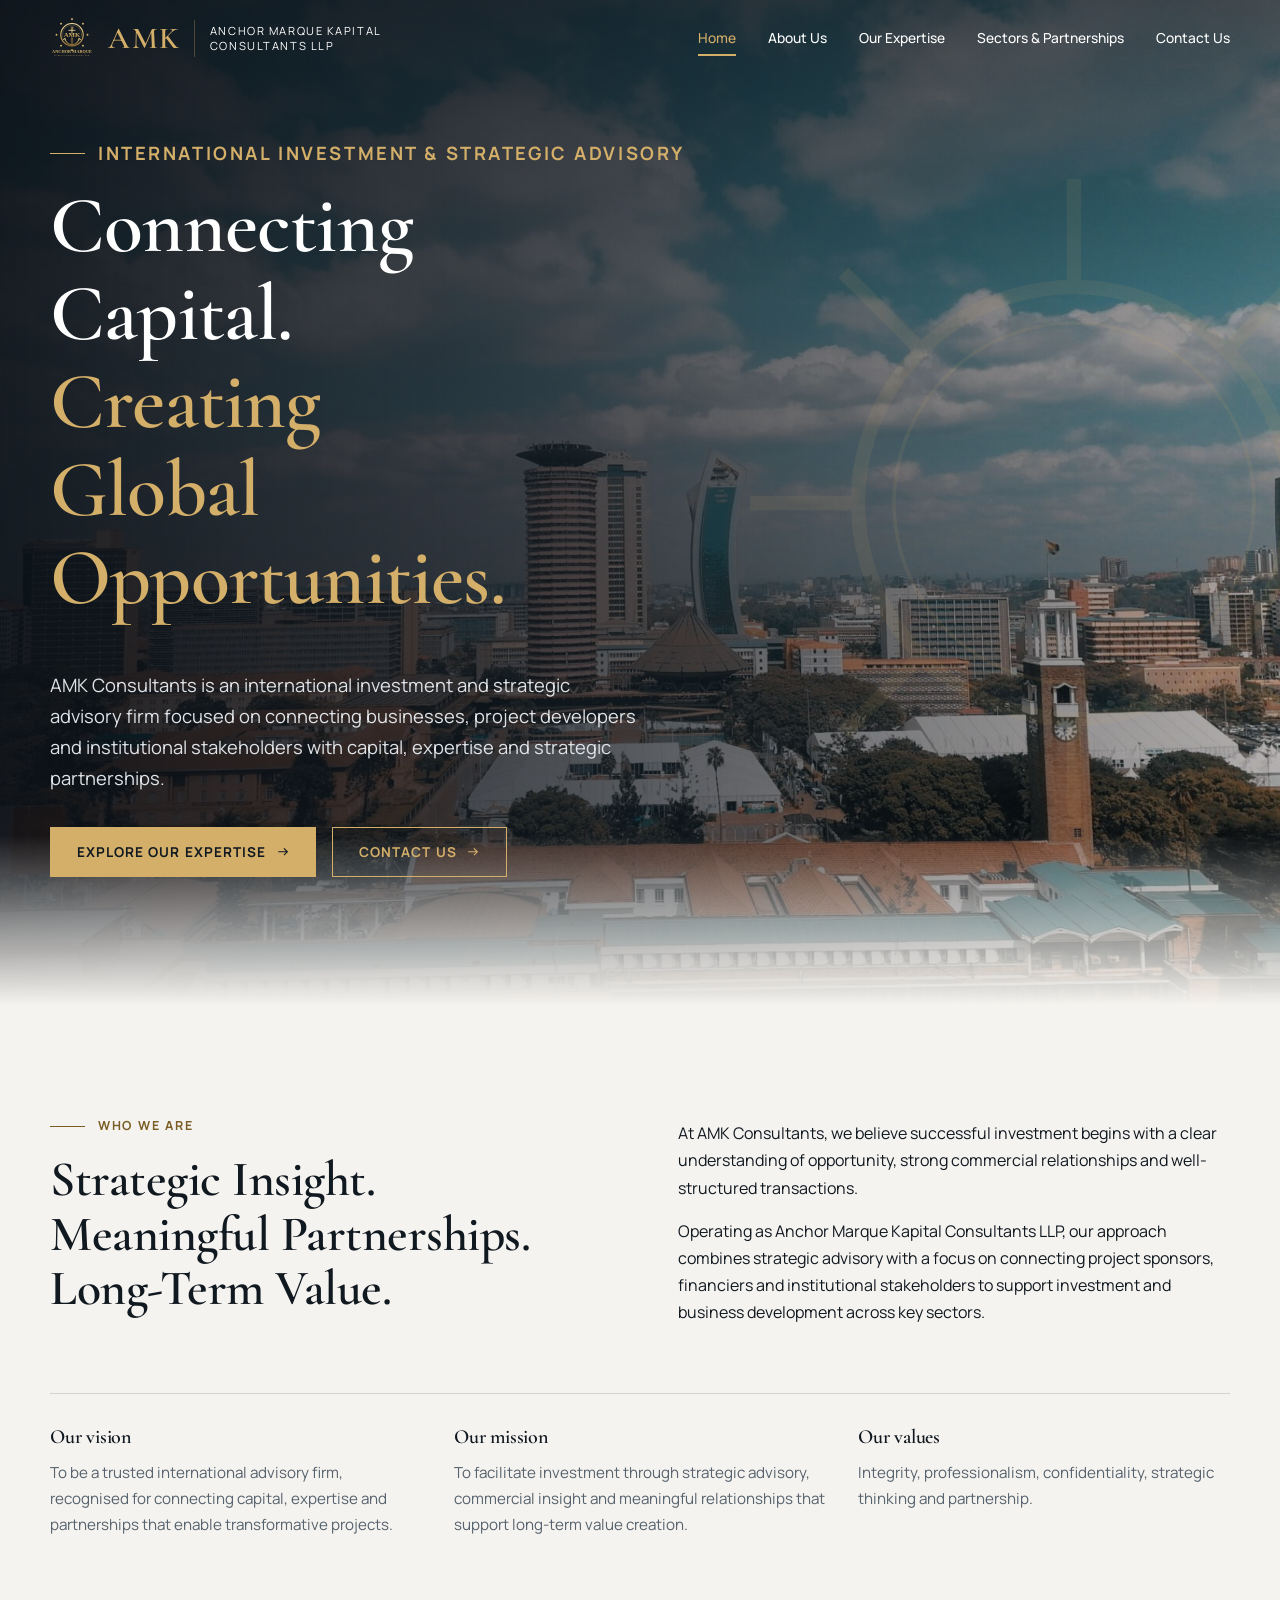
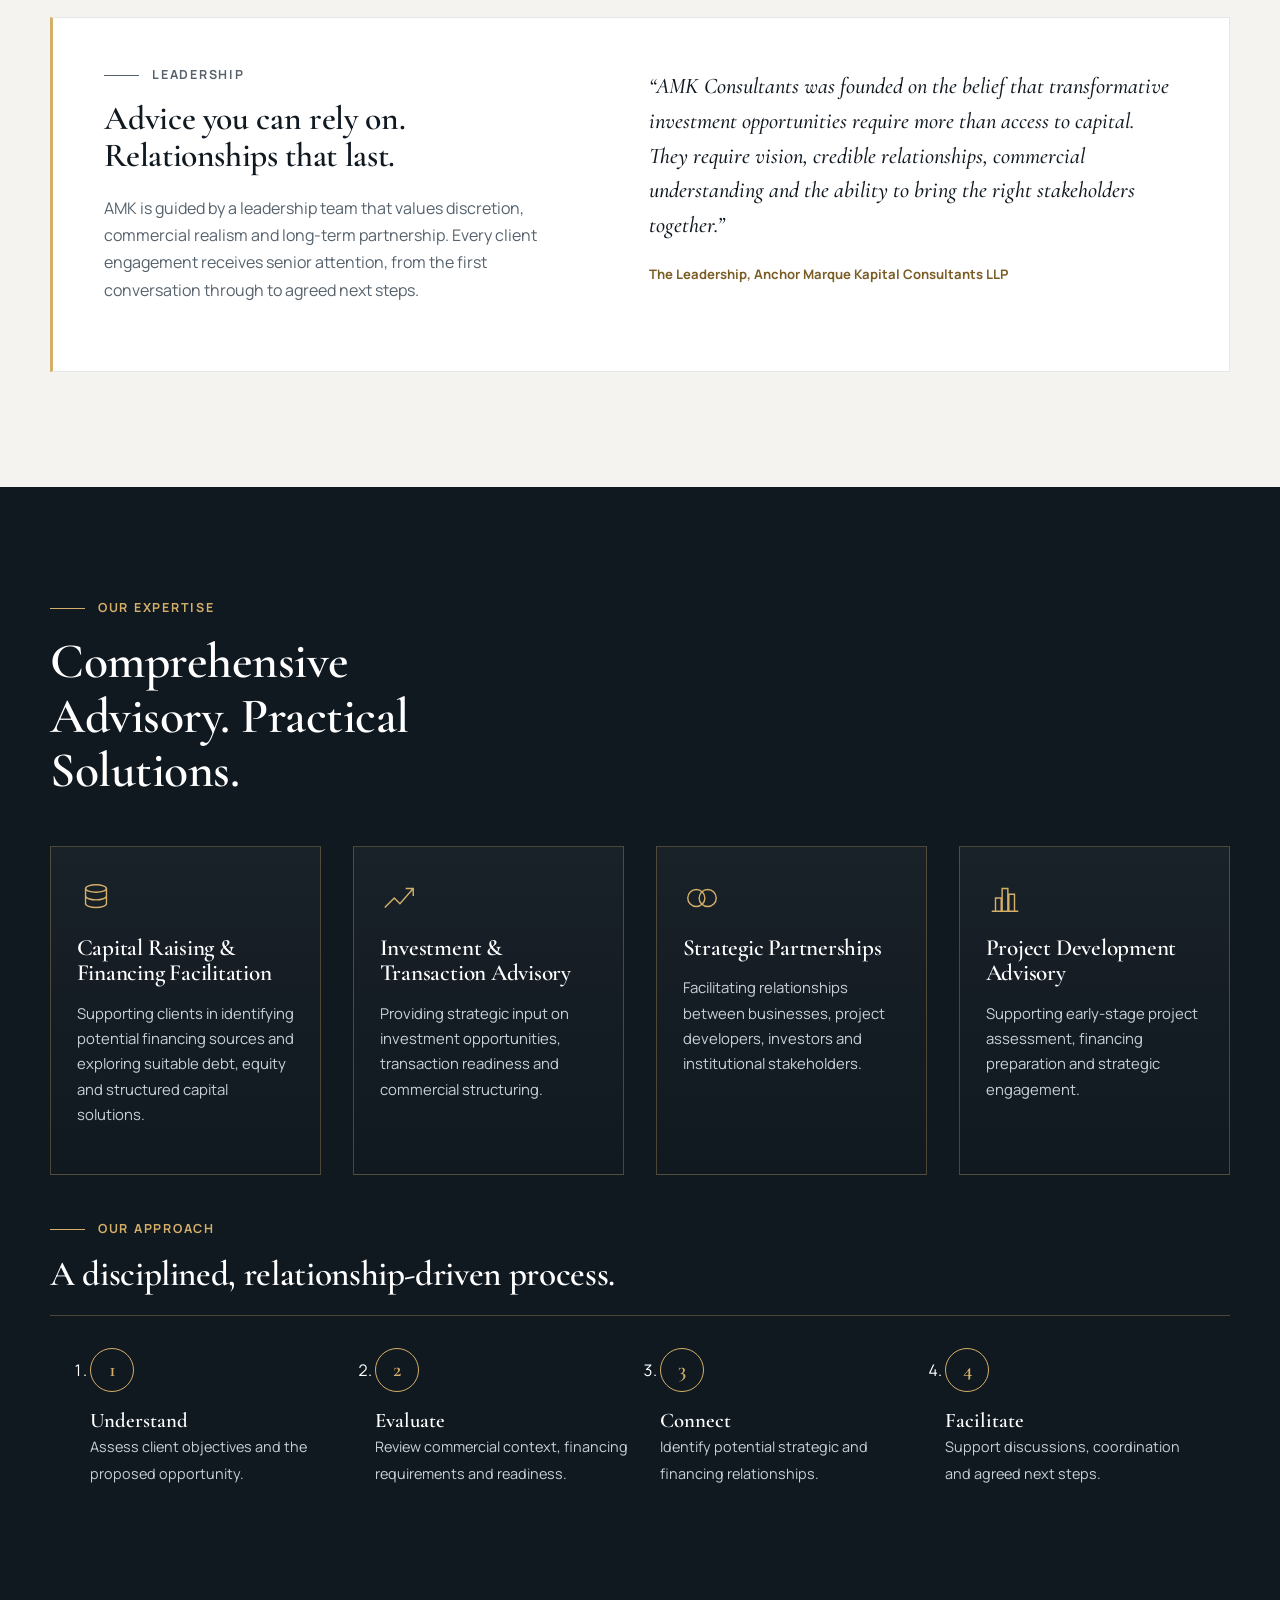
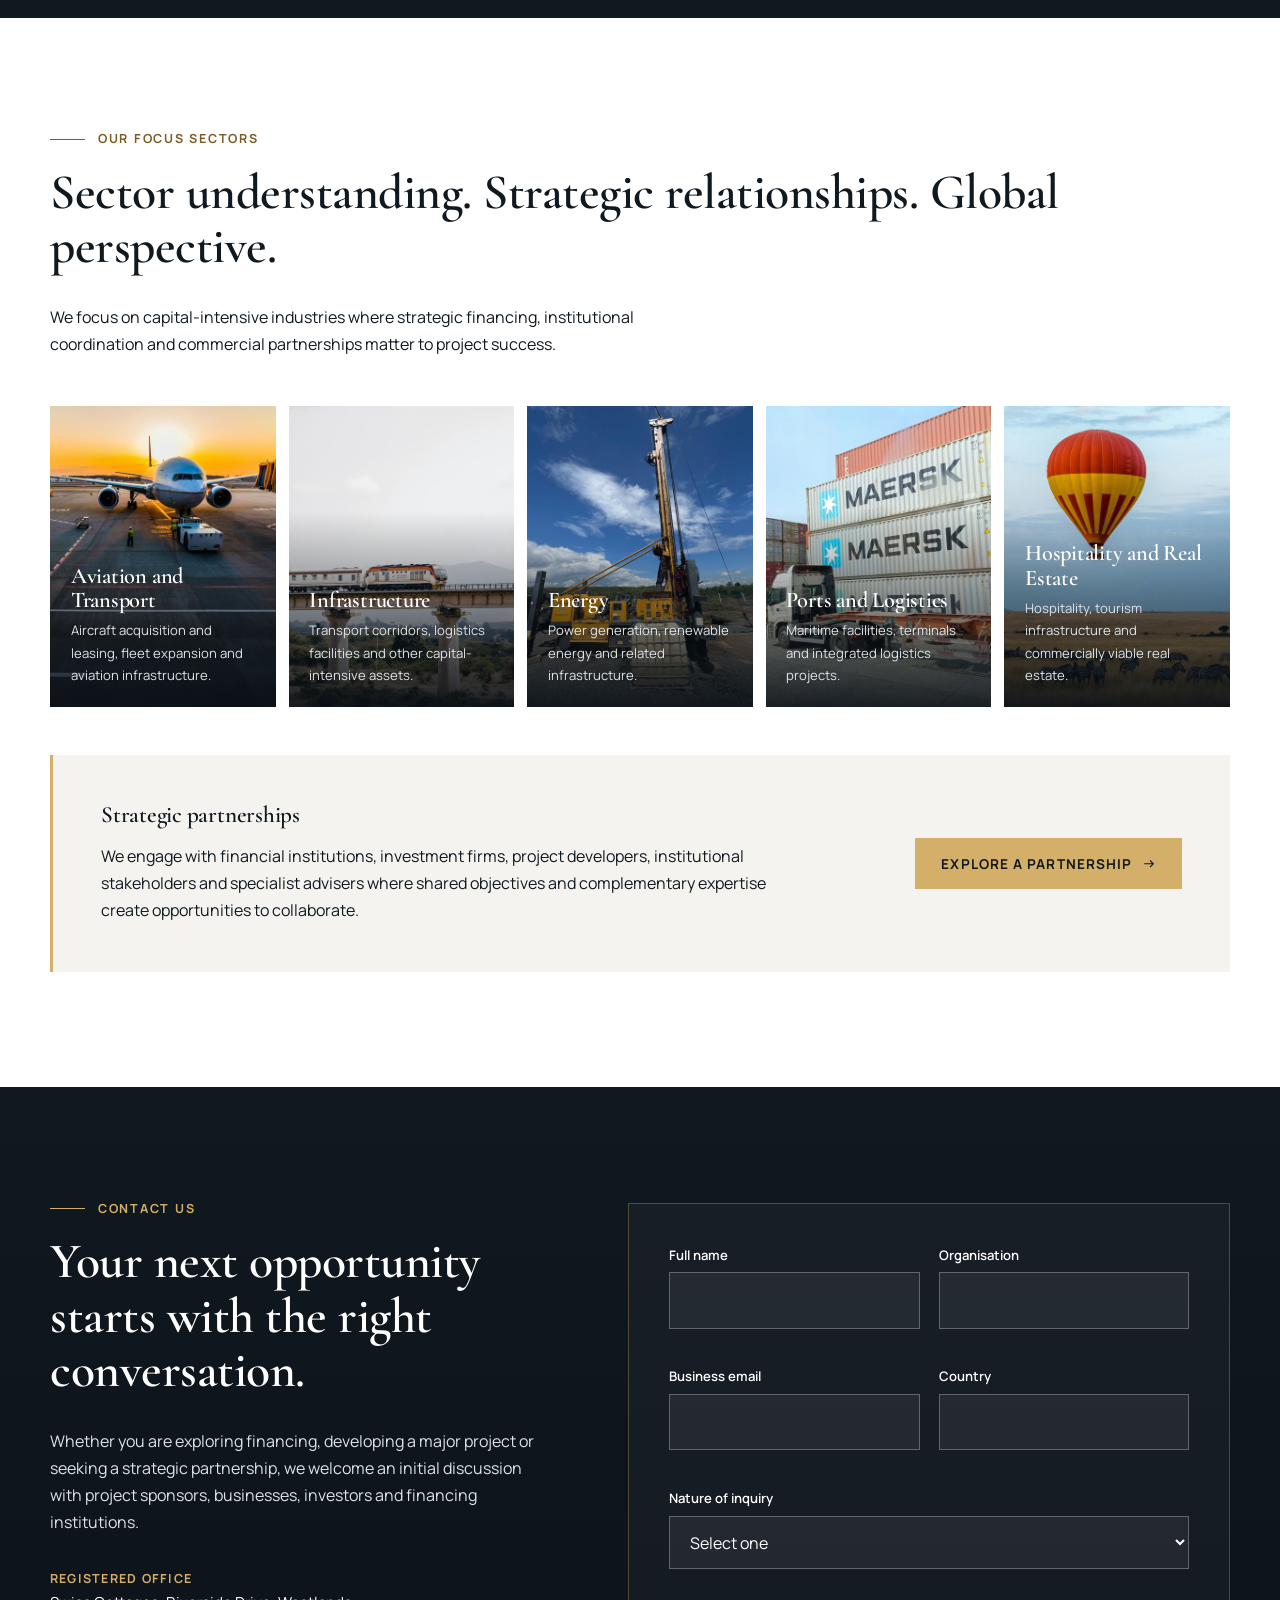
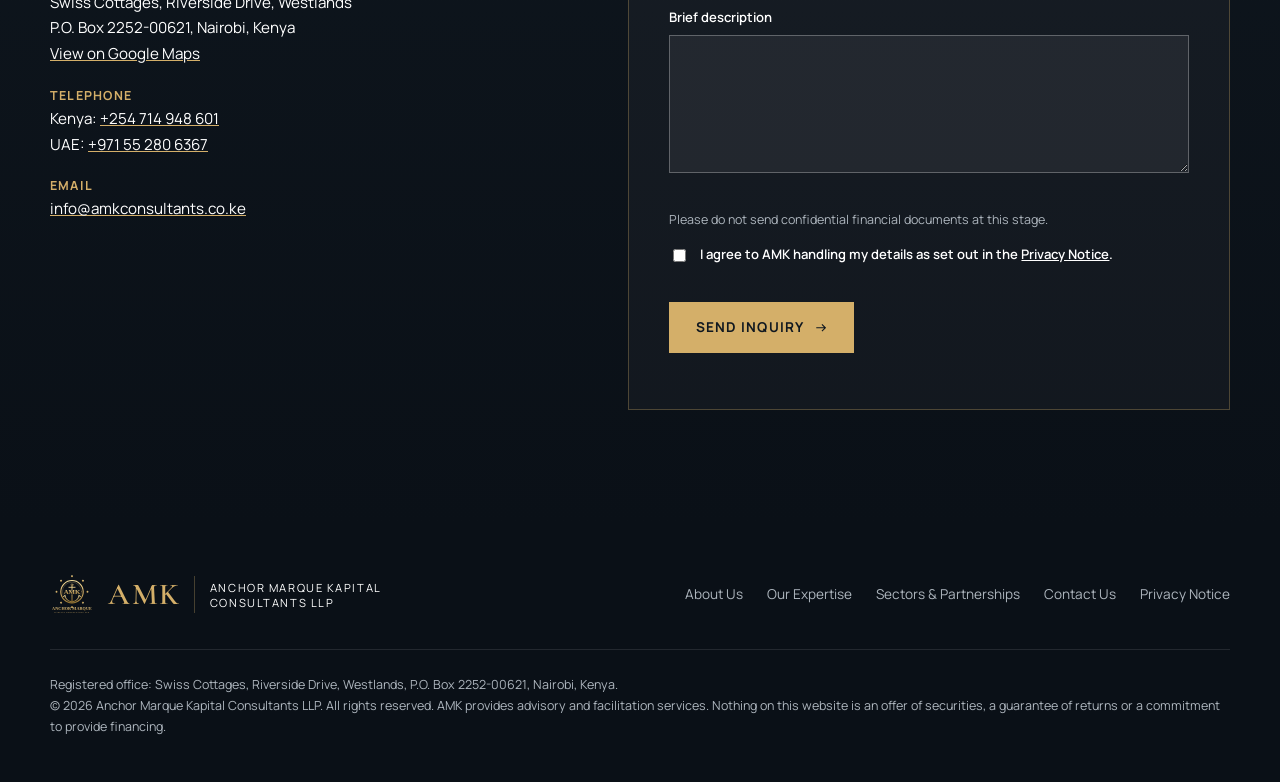
==== commit fc74584d: "Refactor code structure for improved readability and maintainability" ====
--- a/index.html
+++ b/index.html
@@ -9,7 +9,7 @@
 <meta property="og:title" content="AMK Consultants | Connecting Capital. Creating Global Opportunities.">
 <meta property="og:description" content="Investment and strategic advisory across aviation, infrastructure, energy, ports and logistics, and hospitality and real estate.">
 <meta property="og:url" content="https://amkconsultants.co.ke/"><meta property="og:type" content="website"><meta property="og:locale" content="en_KE">
-<link rel="canonical" href="https://amkconsultants.co.ke/"><link rel="icon" href="assets/images/logo/amk-logo.svg" type="image/svg+xml">
+<link rel="preload" as="image" imagesrcset="assets/images/hero/nairobi-skyline-1200.jpg 1200w, assets/images/hero/nairobi-skyline.jpg 2000w" imagesizes="100vw" fetchpriority="high"><meta name="referrer" content="strict-origin-when-cross-origin"><meta property="og:image" content="https://amkconsultants.co.ke/assets/images/social/og-image.jpg"><meta name="twitter:card" content="summary_large_image"><link rel="icon" href="assets/images/logo/favicon-32.png" sizes="32x32" type="image/png"><link rel="apple-touch-icon" href="assets/images/logo/apple-touch-icon.png"><link rel="canonical" href="https://amkconsultants.co.ke/"><link rel="icon" href="assets/images/logo/amk-logo.svg" type="image/svg+xml">
 <link rel="manifest" href="site.webmanifest">
 <link rel="preconnect" href="https://fonts.googleapis.com"><link rel="preconnect" href="https://fonts.gstatic.com" crossorigin>
 <link href="https://fonts.googleapis.com/css2?family=Cormorant+Garamond:ital,wght@0,500;0,600;1,500&family=Manrope:wght@400;500;600;700&display=swap" rel="stylesheet">
@@ -29,9 +29,8 @@
 
 <main id="main">
 <section class="hero" id="home" aria-labelledby="h-hero">
-<img class="hero-img" src="assets/images/hero/nairobi-skyline.jpg" alt="" fetchpriority="high" onerror="this.remove()">
+<img class="hero-img" src="assets/images/hero/nairobi-skyline.jpg" srcset="assets/images/hero/nairobi-skyline-1200.jpg 1200w, assets/images/hero/nairobi-skyline.jpg 2000w" sizes="100vw" width="2000" height="1500" alt="Nairobi city centre skyline with the KICC tower" fetchpriority="high" decoding="async">
 <svg class="wheel" viewBox="0 0 400 400" aria-hidden="true"><g fill="none" stroke="currentColor" stroke-width="8"><circle cx="200" cy="200" r="120"/><circle cx="200" cy="200" r="100" stroke-width="2"/><path d="M200 80V20M200 320v60M80 200H20M320 200h60M115 115 72 72M285 285l43 43M285 115l43-43M115 285l-43 43"/></g></svg>
-<svg class="skyline" viewBox="0 0 1200 160" preserveAspectRatio="none" aria-hidden="true"><path fill="currentColor" d="M0 160V112h40V82h30v30h30V62h26v50h40V92h30v20h50V42h28v70h40V72h34v40h60V52h24v60h50V87h40v25h60V32h30v80h36V72h40v40h50V97h30v15h60V57h26v55h44V87h40v25h50V67h30v45h60V102h40v10h40v48z"/></svg>
 <div class="wrap">
 <p class="label">International investment &amp; strategic advisory</p>
 <h1 id="h-hero">Connecting Capital. <em>Creating Global Opportunities.</em></h1>
@@ -62,11 +61,12 @@
 <p class="label">Our focus sectors</p><h2 id="h-sec" class="reveal">Sector understanding. Strategic relationships. Global perspective.</h2>
 <p>We focus on capital-intensive industries where strategic financing, institutional coordination and commercial partnerships matter to project success.</p>
 <ul class="tiles">
-<li class="tile t1 reveal"><img src="assets/images/sectors/aviation.jpg" alt="Aircraft at an East African airport at dusk" loading="lazy" onerror="this.remove()"><div><h3>Aviation and Transport</h3><p>Aircraft acquisition and leasing, fleet expansion and aviation infrastructure.</p></div></li>
-<li class="tile t2 reveal"><img src="assets/images/sectors/infrastructure.jpg" alt="Highway and transport corridor in Kenya" loading="lazy" onerror="this.remove()"><div><h3>Infrastructure</h3><p>Transport corridors, logistics facilities and other capital-intensive assets.</p></div></li>
-<li class="tile t3 reveal"><img src="assets/images/sectors/energy.jpg" alt="Wind turbines at sunset in northern Kenya" loading="lazy" onerror="this.remove()"><div><h3>Energy</h3><p>Power generation, renewable energy and related infrastructure.</p></div></li>
-<li class="tile t4 reveal"><img src="assets/images/sectors/ports.jpg" alt="Container terminal at the Port of Mombasa" loading="lazy" onerror="this.remove()"><div><h3>Ports and Logistics</h3><p>Maritime facilities, terminals and integrated logistics projects.</p></div></li>
-<li class="tile t5 reveal"><img src="assets/images/sectors/hospitality.jpg" alt="Beachfront hotel on the Kenyan coast" loading="lazy" onerror="this.remove()"><div><h3>Hospitality and Real Estate</h3><p>Hospitality, tourism infrastructure and commercially viable real estate.</p></div></li></ul>
+<li class="tile t1 reveal"><img src="assets/images/sectors/aviation.jpg" srcset="assets/images/sectors/aviation-480.jpg 480w, assets/images/sectors/aviation.jpg 720w" sizes="(max-width:560px) 50vw, (max-width:1060px) 33vw, 20vw" width="720" height="960" alt="Passenger aircraft parked on an airport apron at sunset" loading="lazy" decoding="async"><div><h3>Aviation and Transport</h3><p>Aircraft acquisition and leasing, fleet expansion and aviation infrastructure.</p></div></li>
+<li class="tile t2 reveal"><img src="assets/images/sectors/infrastructure.jpg" srcset="assets/images/sectors/infrastructure-480.jpg 480w, assets/images/sectors/infrastructure.jpg 720w" sizes="(max-width:560px) 50vw, (max-width:1060px) 33vw, 20vw" width="720" height="960" alt="A Standard Gauge Railway train crossing a concrete viaduct in Kenya" loading="lazy" decoding="async"><div><h3>Infrastructure</h3><p>Transport corridors, logistics facilities and other capital-intensive assets.</p></div></li>
+<li class="tile t3 reveal"><img src="assets/images/sectors/energy.jpg" srcset="assets/images/sectors/energy-480.jpg 480w, assets/images/sectors/energy.jpg 720w" sizes="(max-width:560px) 50vw, (max-width:1060px) 33vw, 20vw" width="720" height="960" alt="A crawler drilling rig operating on site beneath a blue sky" loading="lazy" decoding="async"><div><h3>Energy</h3><p>Power generation, renewable energy and related infrastructure.</p></div></li>
+<li class="tile t4 reveal"><img src="assets/images/sectors/ports.jpg" srcset="assets/images/sectors/ports-480.jpg 480w, assets/images/sectors/ports.jpg 720w" sizes="(max-width:560px) 50vw, (max-width:1060px) 33vw, 20vw" width="720" height="960" alt="Stacked shipping containers and a haulage truck at a container terminal" loading="lazy" decoding="async"><div><h3>Ports and Logistics</h3><p>Maritime facilities, terminals and integrated logistics projects.</p></div></li>
+<li class="tile t5 reveal"><img src="assets/images/sectors/hospitality.jpg" srcset="assets/images/sectors/hospitality-480.jpg 480w, assets/images/sectors/hospitality.jpg 720w" sizes="(max-width:560px) 50vw, (max-width:1060px) 33vw, 20vw" width="720" height="960" alt="A hot air balloon rising over zebras on the Maasai Mara" loading="lazy" decoding="async"><div><h3>Hospitality and Real Estate</h3><p>Hospitality, tourism infrastructure and commercially viable real estate.</p></div></li>
+</ul>
 <div class="partners reveal"><div><h3>Strategic partnerships</h3><p>We engage with financial institutions, investment firms, project developers, institutional stakeholders and specialist advisers where shared objectives and complementary expertise create opportunities to collaborate.</p></div><a class="btn btn-gold" href="#contact" data-type="Strategic partnership">Explore a Partnership <svg><use href="#arrow"/></svg></a></div>
 </div></section>
 
--- a/assets/css/components.css
+++ b/assets/css/components.css
@@ -19,7 +19,7 @@
 .menu-btn span{display:block;width:20px;height:2px;background:currentColor;margin:5px auto;transition:transform .25s}
 .menu-btn[aria-expanded=true] span:first-child{transform:translateY(7px) rotate(45deg)}
 .menu-btn[aria-expanded=true] span:last-child{transform:translateY(-7px) rotate(-45deg)}
-.reveal{opacity:0;transform:translateY(18px);transition:opacity .7s var(--ease),transform .7s var(--ease)}.reveal.in{opacity:1;transform:none}
+@media (scripting:enabled){.reveal{opacity:0;transform:translateY(18px);transition:opacity .7s var(--ease),transform .7s var(--ease)}.reveal.in{opacity:1;transform:none}}
 .field{display:flex;flex-direction:column;gap:.4rem;margin-bottom:1.1rem}
 .field label{font-size:.82rem;font-weight:600}
 .field input,.field select,.field textarea{font:inherit;padding:.85rem 1rem;background:rgba(255,255,255,.06);color:#fff;border:1px solid rgba(255,255,255,.28);border-radius:0;width:100%}
--- a/assets/css/sections.css
+++ b/assets/css/sections.css
@@ -1,9 +1,9 @@
 .hero{position:relative;min-height:100svh;display:grid;align-items:center;color:#fff;overflow:hidden;padding:9rem 0 8rem;background:radial-gradient(90% 70% at 85% 25%,rgba(214,128,62,.38),transparent 60%),linear-gradient(180deg,#0a1017,#101820 60%,#1b2631)}
-.hero-img{position:absolute;inset:0;width:100%;height:100%;object-fit:cover;opacity:.5}
-.hero::before{content:"";position:absolute;inset:0;z-index:1;background:linear-gradient(90deg,rgba(16,24,32,.92) 15%,rgba(16,24,32,.15))}
+.hero-img{position:absolute;inset:0;width:100%;height:100%;object-fit:cover;object-position:50% 55%}
+.hero::before{content:"";position:absolute;inset:0;z-index:1;background:linear-gradient(90deg,rgba(10,16,23,.92) 0%,rgba(16,24,32,.72) 45%,rgba(16,24,32,.28) 100%),linear-gradient(180deg,rgba(10,16,23,.55),transparent 30%)}
 .wheel{position:absolute;z-index:1;right:-12vw;top:50%;width:min(62vw,720px);transform:translateY(-50%);opacity:.09;color:var(--gold);animation:spin 240s linear infinite}
 @keyframes spin{to{transform:translateY(-50%) rotate(360deg)}}
-.skyline{position:absolute;z-index:2;left:0;right:0;bottom:-1px;width:100%;height:clamp(70px,14vw,160px);color:var(--paper)}
+.hero::after{content:"";position:absolute;z-index:2;left:0;right:0;bottom:0;height:clamp(90px,14vw,170px);background:linear-gradient(180deg,transparent,var(--paper))}
 .hero .wrap{position:relative;z-index:3}
 .hero h1{max-width:13ch}.hero h1 em{display:block;font-style:normal;color:var(--gold)}
 .hero p{font-size:1.15rem;color:#dfe3e7;max-width:54ch}
--- a/assets/css/responsive.css
+++ b/assets/css/responsive.css
@@ -6,3 +6,6 @@
 .split,.contact .split,.lead,.pillars{grid-template-columns:1fr}
 .brand span{display:none}}
 @media (max-width:560px){.cards,.steps,.two{grid-template-columns:1fr}.tiles{grid-template-columns:1fr 1fr}.tile:last-child{grid-column:1/-1;aspect-ratio:2/1}.btn{width:100%;justify-content:center}}
+@media (max-width:1060px){.wheel{opacity:.06}}
+@media (max-width:700px){.wheel{display:none}}
+@media (max-width:860px){.hero::before{background:linear-gradient(180deg,rgba(10,16,23,.9),rgba(16,24,32,.74))}.hero-img{object-position:46% 50%}}
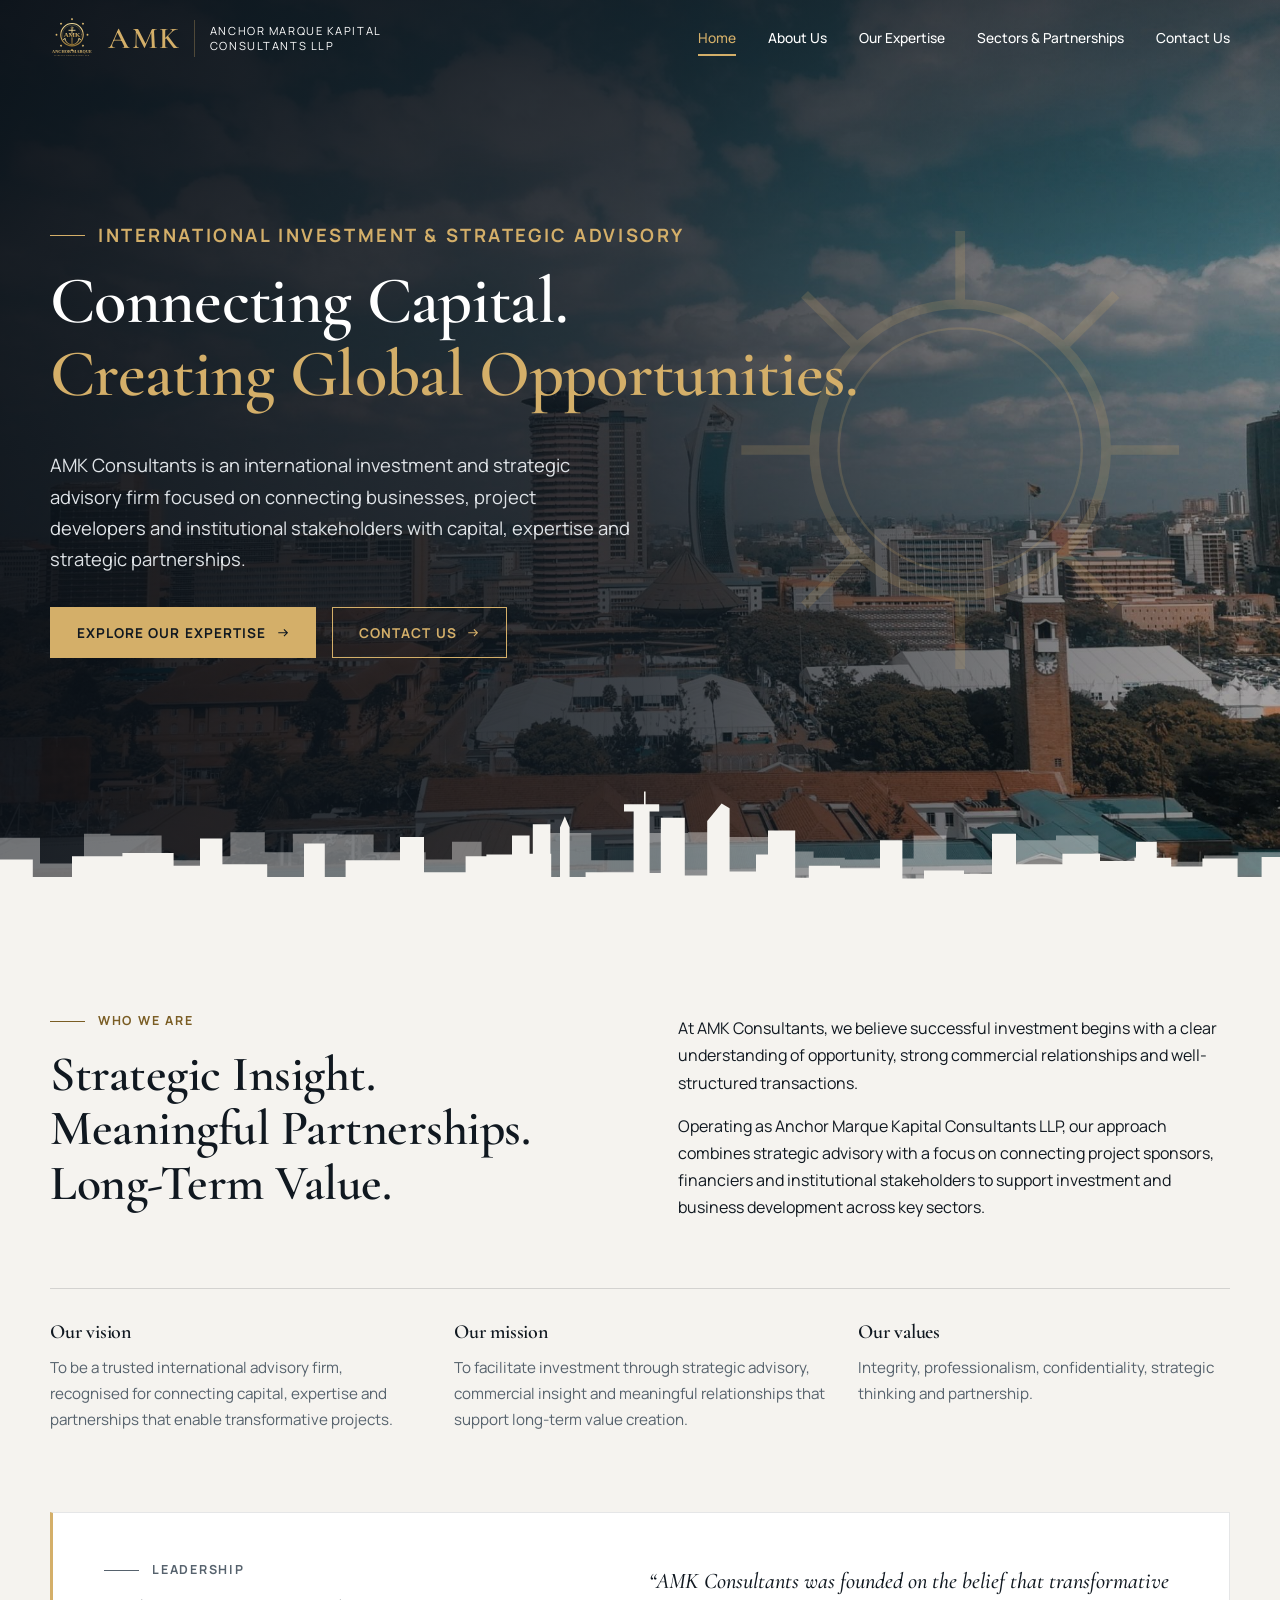
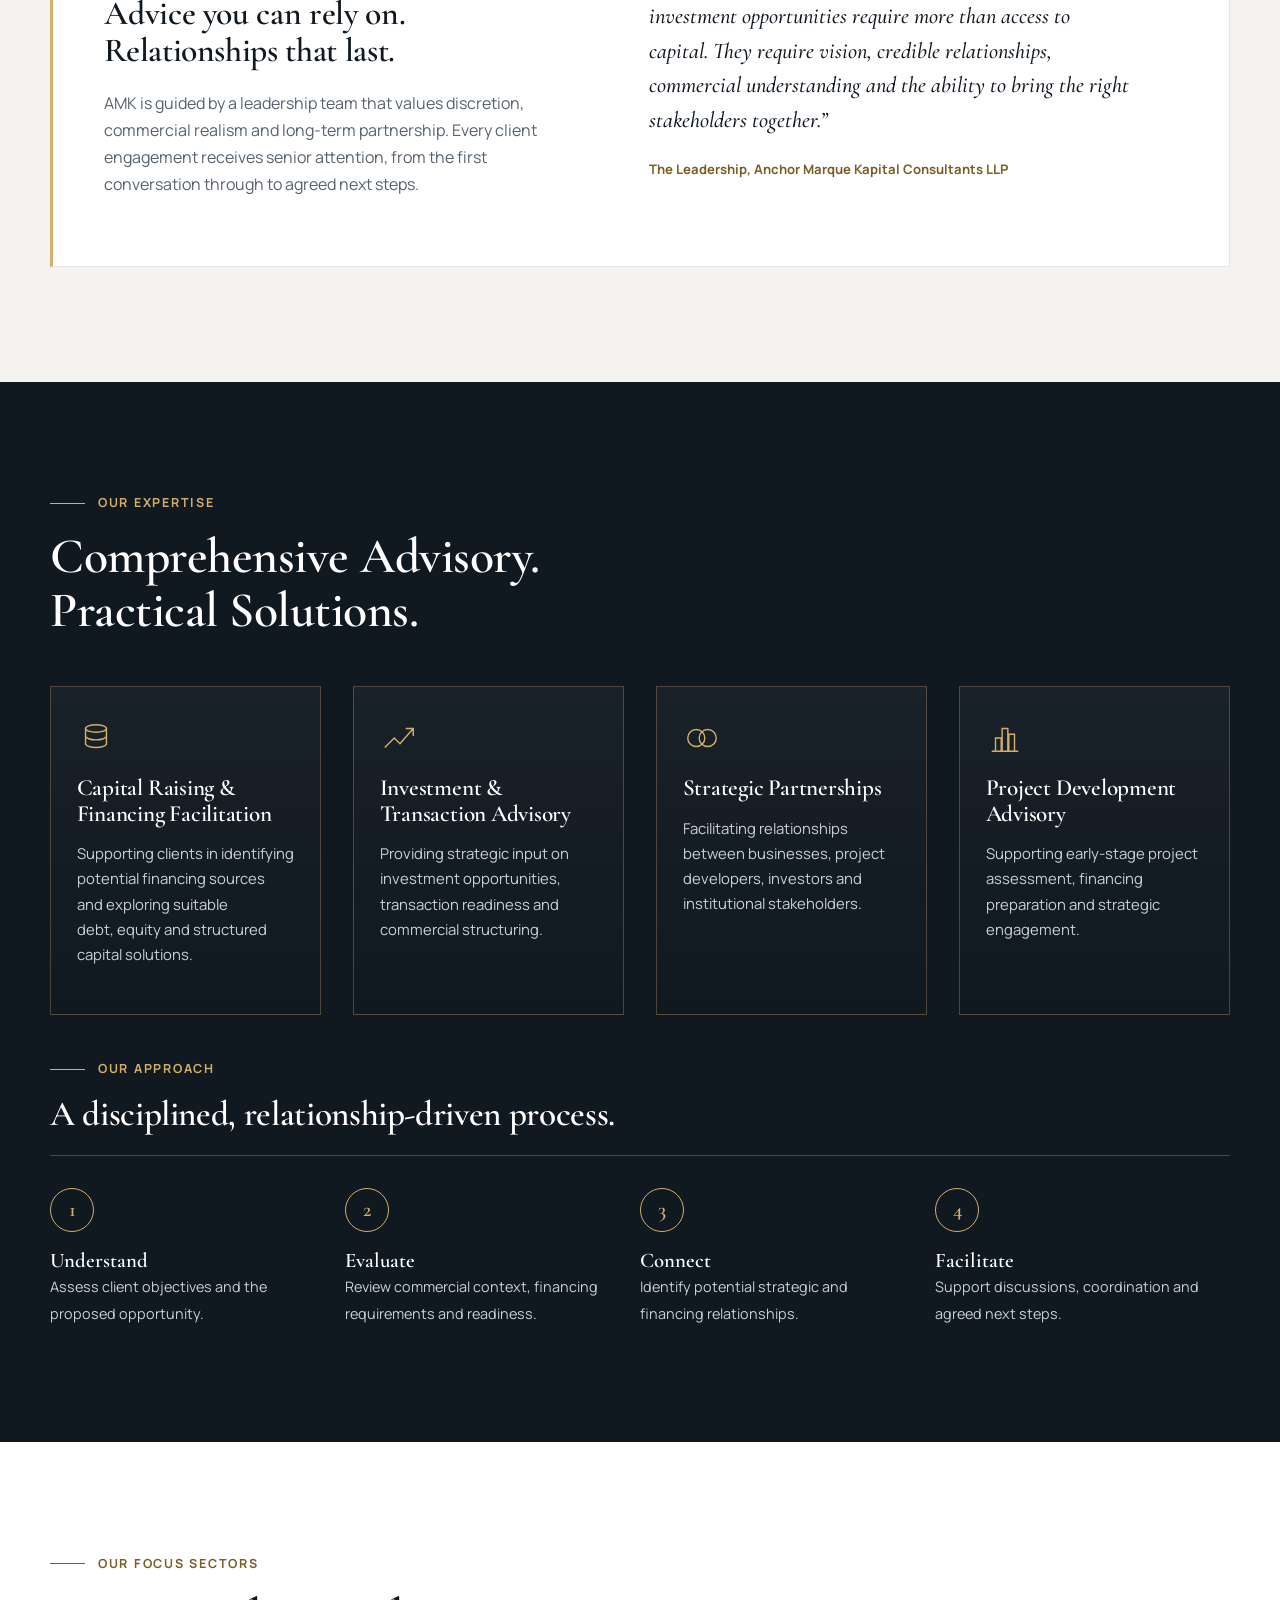
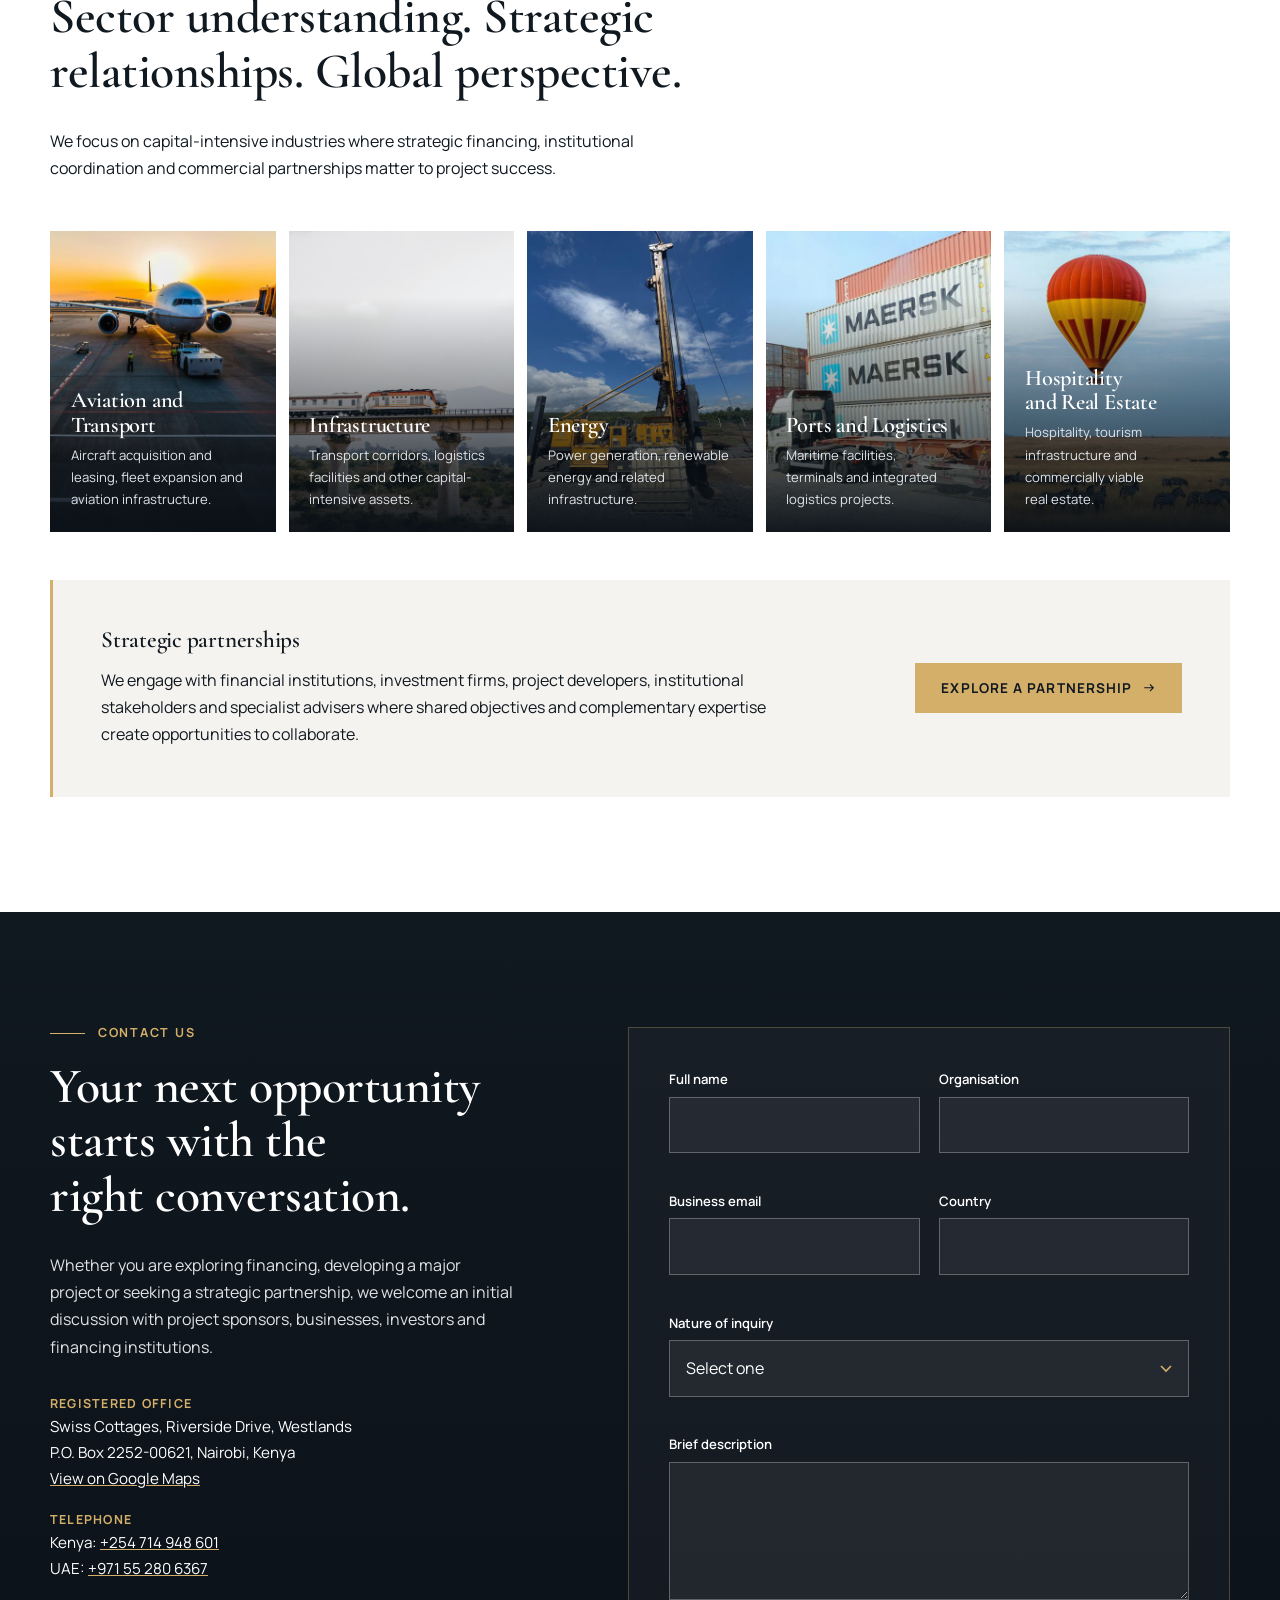
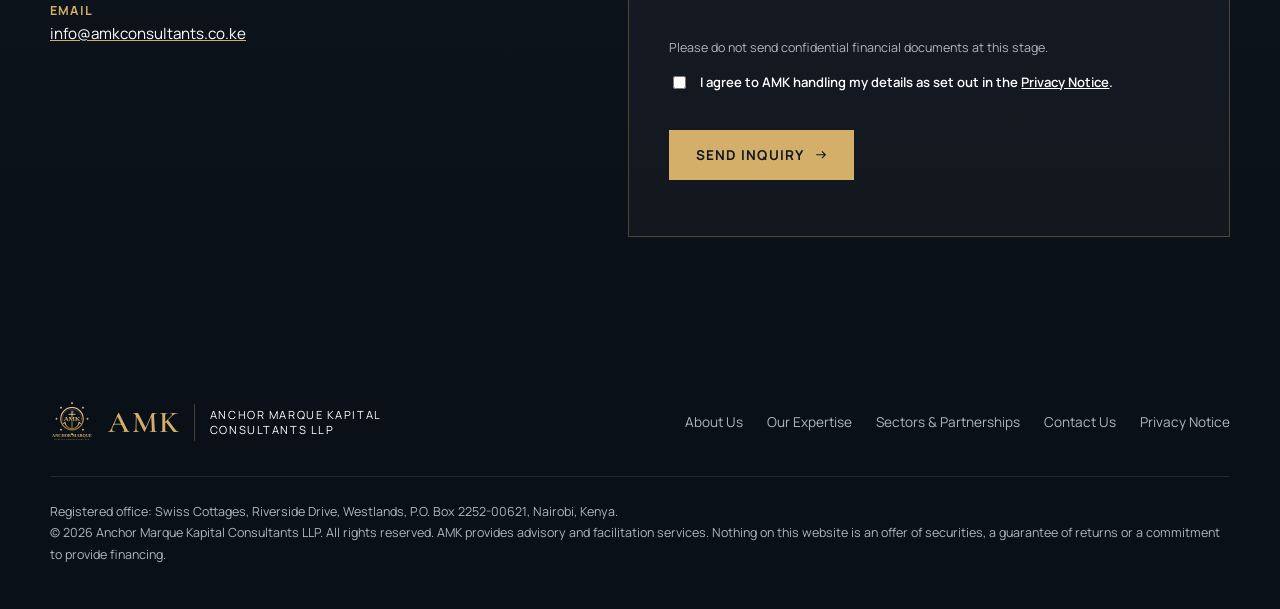
==== commit 7e14187a: "Update CSS styles, enhance navigation functionality, and add new skyline SVG to improve website aest" ====
--- a/index.html
+++ b/index.html
@@ -31,6 +31,7 @@
 <section class="hero" id="home" aria-labelledby="h-hero">
 <img class="hero-img" src="assets/images/hero/nairobi-skyline.jpg" srcset="assets/images/hero/nairobi-skyline-1200.jpg 1200w, assets/images/hero/nairobi-skyline.jpg 2000w" sizes="100vw" width="2000" height="1500" alt="Nairobi city centre skyline with the KICC tower" fetchpriority="high" decoding="async">
 <svg class="wheel" viewBox="0 0 400 400" aria-hidden="true"><g fill="none" stroke="currentColor" stroke-width="8"><circle cx="200" cy="200" r="120"/><circle cx="200" cy="200" r="100" stroke-width="2"/><path d="M200 80V20M200 320v60M80 200H20M320 200h60M115 115 72 72M285 285l43 43M285 115l43-43M115 285l-43 43"/></g></svg>
+<svg class="skyline" viewBox="0 0 1600 140" preserveAspectRatio="none" aria-hidden="true"><path class="back" fill="currentColor" d="M0 [base64]"/><path fill="currentColor" d="M0 [base64] 140V28h-12v-9h44v9h-12v112zM805 19V3h2v16zM826 140V36h30v104zM884 140V40l18-22 10 6v116zM700 140V48l6-14 6 14v94zM640 140V58h22v82zM666 140V44h22v96zM960 140V52h34v88zM1100 140V64h28v76zM500 140V60h30v80zM380 140V68h26v72zM1240 140V56h30v84zM1420 140V66h26v74zM250 140V62h28v78z"/></svg>
 <div class="wrap">
 <p class="label">International investment &amp; strategic advisory</p>
 <h1 id="h-hero">Connecting Capital. <em>Creating Global Opportunities.</em></h1>
--- a/assets/css/base.css
+++ b/assets/css/base.css
@@ -1,12 +1,15 @@
 *,*::before,*::after{box-sizing:border-box}
-html{scroll-behavior:smooth;scroll-padding-top:80px;-webkit-text-size-adjust:100%}
+html{scroll-behavior:smooth;scroll-padding-top:75px;-webkit-text-size-adjust:100%}
 body{margin:0;font:400 1rem/1.7 var(--f-body);color:var(--ink);background:var(--white);-webkit-font-smoothing:antialiased}
 img,svg{max-width:100%;display:block}
 h1,h2,h3{font-family:var(--f-display);font-weight:600;line-height:1.1;margin:0 0 .6em;letter-spacing:-.01em}
-h1{font-size:clamp(2.6rem,6.4vw,5rem)}h2{font-size:clamp(2rem,4vw,3.1rem)}h3{font-size:1.45rem}
+h1{font-size:clamp(2.4rem,5.2vw,4.4rem)}h2{font-size:clamp(2rem,4vw,3.1rem)}h3{font-size:1.45rem}
 p{margin:0 0 1em;max-width:62ch}a{color:inherit}ul{margin:0;padding:0;list-style:none}
 .wrap{width:min(100% - 2.5rem,var(--wrap));margin-inline:auto}
 :focus-visible{outline:3px solid var(--gold);outline-offset:3px}
 .skip{position:absolute;left:1rem;top:-4rem;background:var(--gold);color:var(--ink);padding:.7rem 1rem;z-index:100;font-weight:700}.skip:focus{top:1rem}
 .vh{position:absolute;width:1px;height:1px;overflow:hidden;clip:rect(0 0 0 0)}
 @media (prefers-reduced-motion:reduce){html{scroll-behavior:auto}*{animation:none!important;transition:none!important}}
+ol{list-style:none;margin:0;padding:0}
+h1,h2,h3{text-wrap:balance}p{text-wrap:pretty}
+::selection{background:var(--gold);color:var(--ink)}
--- a/assets/css/components.css
+++ b/assets/css/components.css
@@ -29,3 +29,5 @@
 .err{color:#ffb4a6;font-size:.8rem;min-height:1em}
 .check{display:flex;gap:.7rem;font-size:.85rem;align-items:flex-start}.check input{width:auto;margin-top:.35rem;accent-color:var(--gold)}
 .status{margin-top:1rem;font-weight:600}.status.ok{color:var(--gold)}.status.bad{color:#ffb4a6}
+.field select{appearance:none;-webkit-appearance:none;padding-right:2.6rem;background-image:url("data:image/svg+xml,%3Csvg xmlns='http://www.w3.org/2000/svg' viewBox='0 0 12 8'%3E%3Cpath d='M1 1l5 5 5-5' fill='none' stroke='%23D4AF69' stroke-width='1.6'/%3E%3C/svg%3E");background-repeat:no-repeat;background-position:right 1rem center;background-size:12px}
+.field textarea{resize:vertical;min-height:130px}
--- a/assets/css/sections.css
+++ b/assets/css/sections.css
@@ -1,11 +1,11 @@
-.hero{position:relative;min-height:100svh;display:grid;align-items:center;color:#fff;overflow:hidden;padding:9rem 0 8rem;background:radial-gradient(90% 70% at 85% 25%,rgba(214,128,62,.38),transparent 60%),linear-gradient(180deg,#0a1017,#101820 60%,#1b2631)}
+.hero{position:relative;min-height:100svh;display:grid;align-items:center;color:#fff;overflow:hidden;padding:9rem 0 10rem;background:radial-gradient(90% 70% at 85% 25%,rgba(214,128,62,.38),transparent 60%),linear-gradient(180deg,#0a1017,#101820 60%,#1b2631)}
 .hero-img{position:absolute;inset:0;width:100%;height:100%;object-fit:cover;object-position:50% 55%}
-.hero::before{content:"";position:absolute;inset:0;z-index:1;background:linear-gradient(90deg,rgba(10,16,23,.92) 0%,rgba(16,24,32,.72) 45%,rgba(16,24,32,.28) 100%),linear-gradient(180deg,rgba(10,16,23,.55),transparent 30%)}
-.wheel{position:absolute;z-index:1;right:-12vw;top:50%;width:min(62vw,720px);transform:translateY(-50%);opacity:.09;color:var(--gold);animation:spin 240s linear infinite}
+.hero::before{content:"";position:absolute;inset:0;z-index:1;background:linear-gradient(90deg,rgba(10,16,23,.93) 0%,rgba(16,24,32,.8) 50%,rgba(16,24,32,.34) 100%),linear-gradient(180deg,rgba(10,16,23,.55),transparent 30%)}
+.wheel{position:absolute;z-index:1;right:6vw;top:50%;width:min(38vw,520px);transform:translateY(-50%);opacity:.18;color:var(--gold);animation:spin 240s linear infinite}
 @keyframes spin{to{transform:translateY(-50%) rotate(360deg)}}
-.hero::after{content:"";position:absolute;z-index:2;left:0;right:0;bottom:0;height:clamp(90px,14vw,170px);background:linear-gradient(180deg,transparent,var(--paper))}
+.skyline{position:absolute;z-index:2;left:0;right:0;bottom:-1px;width:100%;height:clamp(60px,8.75vw,200px);color:var(--paper)}.skyline .back{opacity:.4}
 .hero .wrap{position:relative;z-index:3}
-.hero h1{max-width:13ch}.hero h1 em{display:block;font-style:normal;color:var(--gold)}
+.hero h1{max-width:none}.hero h1 em{display:block;font-style:normal;color:var(--gold)}
 .hero p{font-size:1.15rem;color:#dfe3e7;max-width:54ch}
 .cta-row{display:flex;flex-wrap:wrap;gap:1rem;margin-top:2rem}
 .about{padding:var(--sec) 0;background:var(--paper)}
@@ -19,7 +19,7 @@
 .role{color:var(--gold-ink);font-weight:700;font-size:.9rem}
 .note{font-size:.78rem;color:var(--muted)}
 .expertise{padding:var(--sec) 0;background:var(--ink);color:#fff}
-.expertise h2{max-width:20ch}
+.expertise h2{max-width:28ch}
 .cards{display:grid;grid-template-columns:repeat(4,1fr);gap:var(--gap);margin:3rem 0}
 .card{padding:2rem 1.6rem;border:1px solid var(--line);background:linear-gradient(180deg,rgba(255,255,255,.04),transparent);transition:border-color .3s,transform .3s var(--ease)}
 .card:hover{border-color:var(--gold);transform:translateY(-4px)}
@@ -33,7 +33,7 @@
 .tiles{display:grid;grid-template-columns:repeat(5,1fr);gap:.8rem;margin:3rem 0}
 .tile{position:relative;aspect-ratio:3/4;overflow:hidden;color:#fff;display:flex;align-items:flex-end;background:var(--ink)}
 .tile img{position:absolute;inset:0;width:100%;height:100%;object-fit:cover;transition:transform .8s var(--ease)}.tile:hover img{transform:scale(1.06)}
-.tile::after{content:"";position:absolute;inset:0;background:linear-gradient(180deg,transparent 35%,rgba(10,16,23,.92))}
+.tile::after{content:"";position:absolute;inset:0;background:linear-gradient(180deg,transparent 22%,rgba(10,16,23,.96))}
 .tile div{position:relative;z-index:1;padding:1.3rem}
 .tile h3{margin:0 0 .4rem;font-size:1.4rem}.tile p{margin:0;font-size:.82rem;color:#dfe3e7}
 .t1{background:linear-gradient(160deg,#e08a4a,#2a3a4a 60%,#101820)}.t2{background:linear-gradient(160deg,#c9a45a,#2c3b4a 60%,#101820)}.t3{background:linear-gradient(160deg,#7fa6b5,#1f3340 60%,#101820)}.t4{background:linear-gradient(160deg,#4f7f95,#1d2f3c 60%,#101820)}.t5{background:linear-gradient(160deg,#d9b37a,#33404c 60%,#101820)}
--- a/assets/css/responsive.css
+++ b/assets/css/responsive.css
@@ -9,3 +9,4 @@
 @media (max-width:1060px){.wheel{opacity:.06}}
 @media (max-width:700px){.wheel{display:none}}
 @media (max-width:860px){.hero::before{background:linear-gradient(180deg,rgba(10,16,23,.9),rgba(16,24,32,.74))}.hero-img{object-position:46% 50%}}
+@media (min-width:1061px) and (max-width:1200px){.wheel{opacity:.1;right:-10vw}}
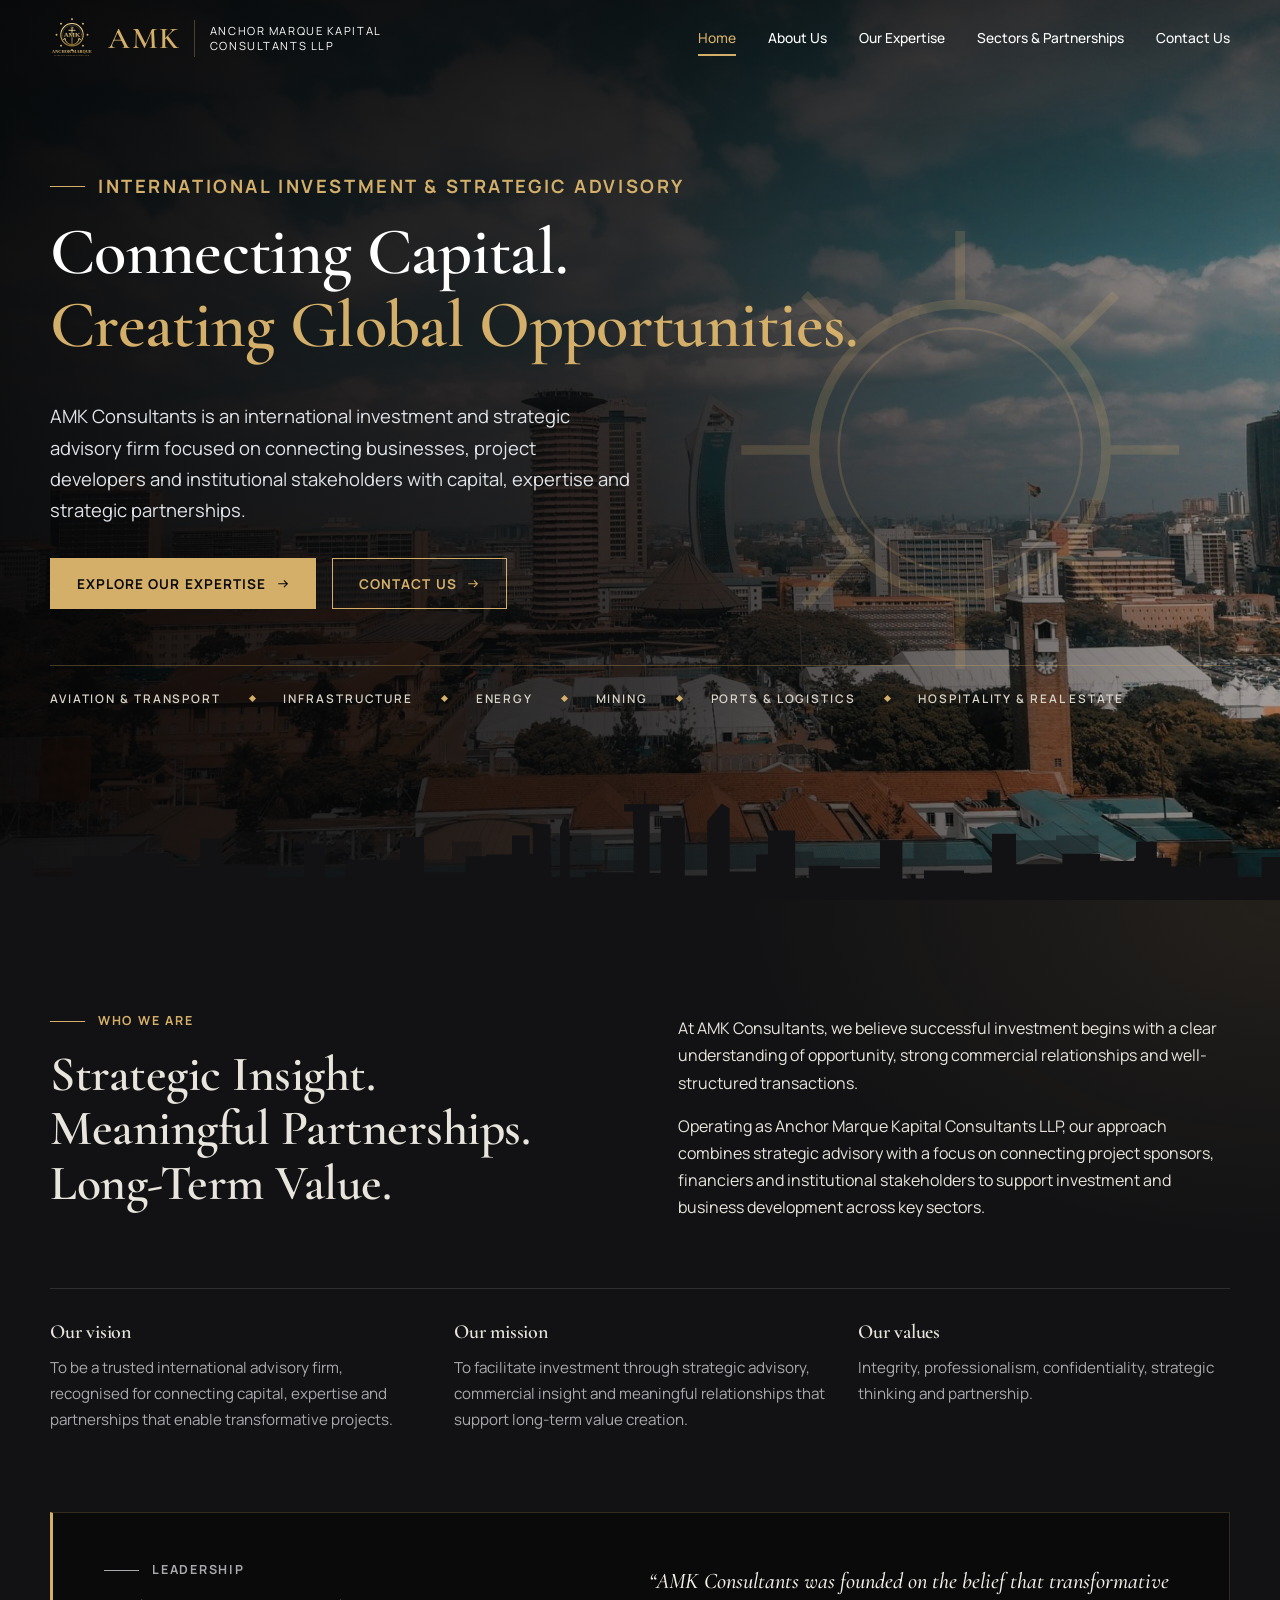
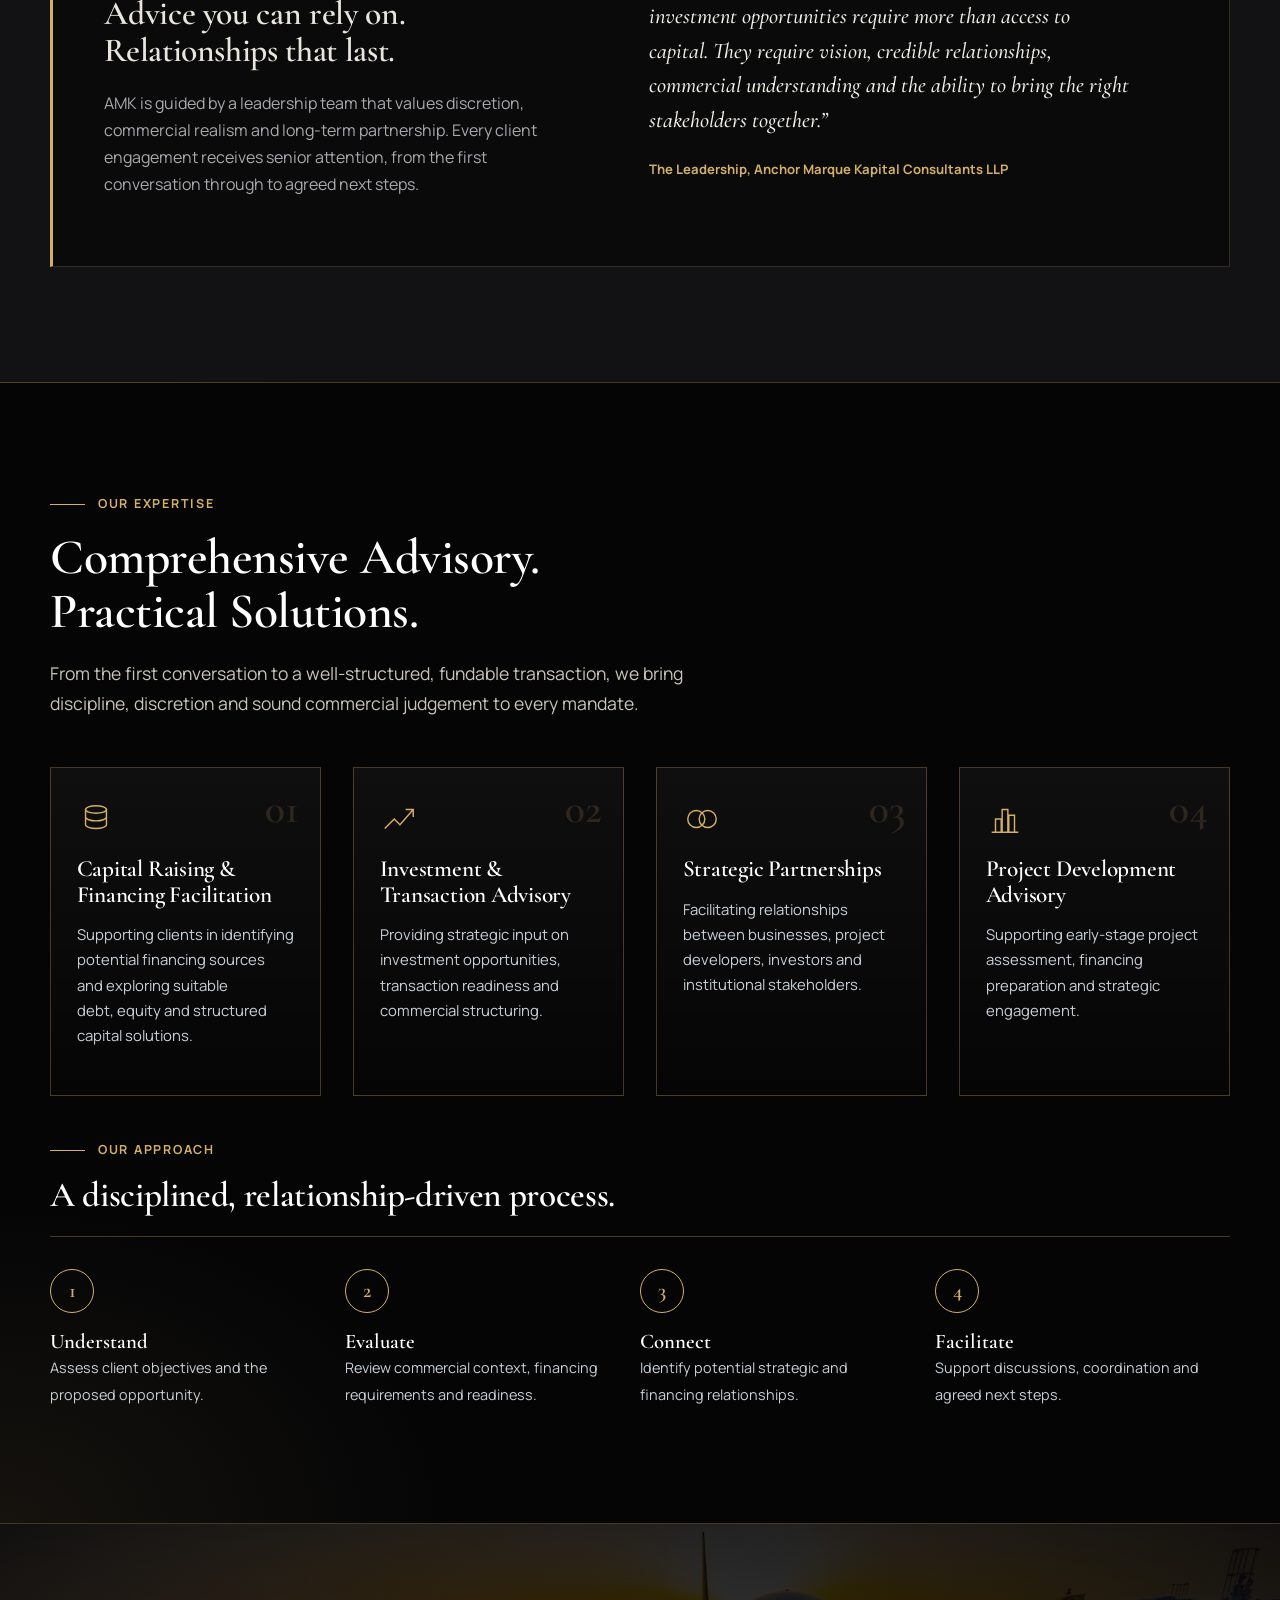
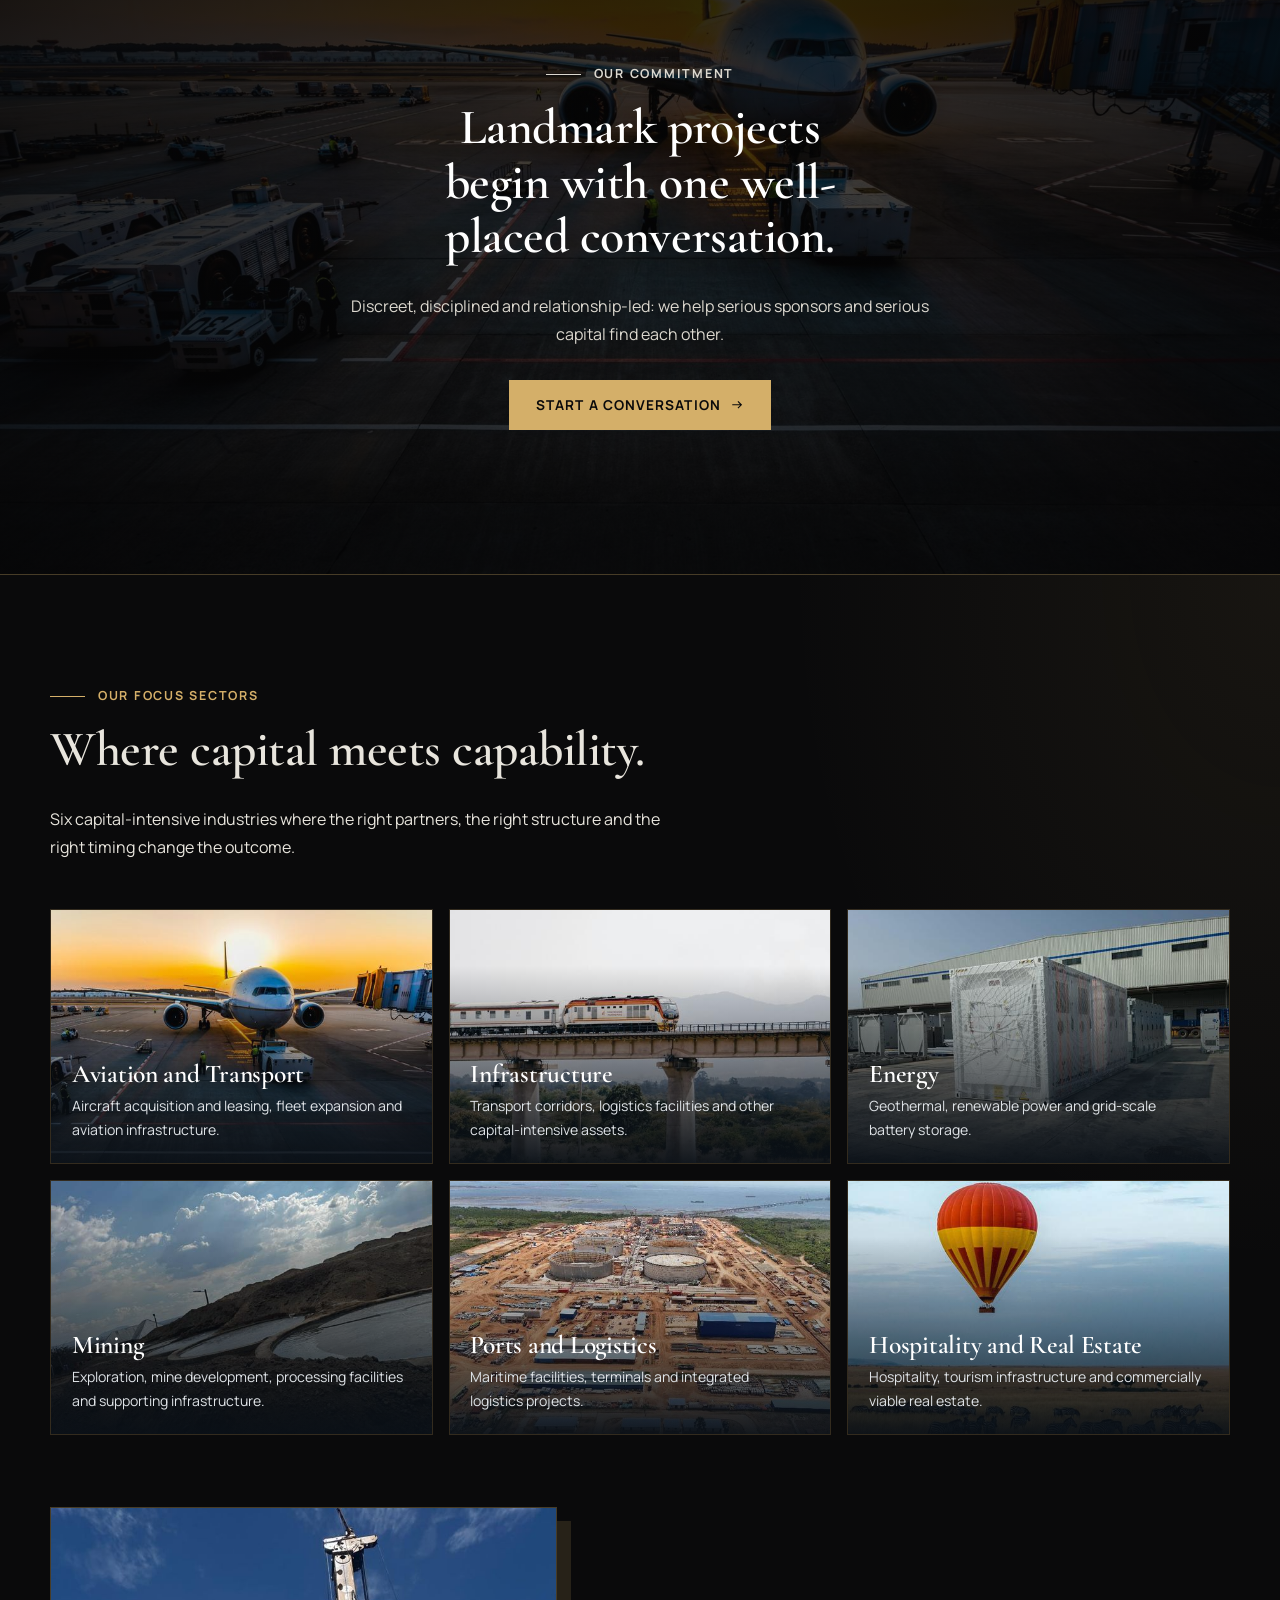
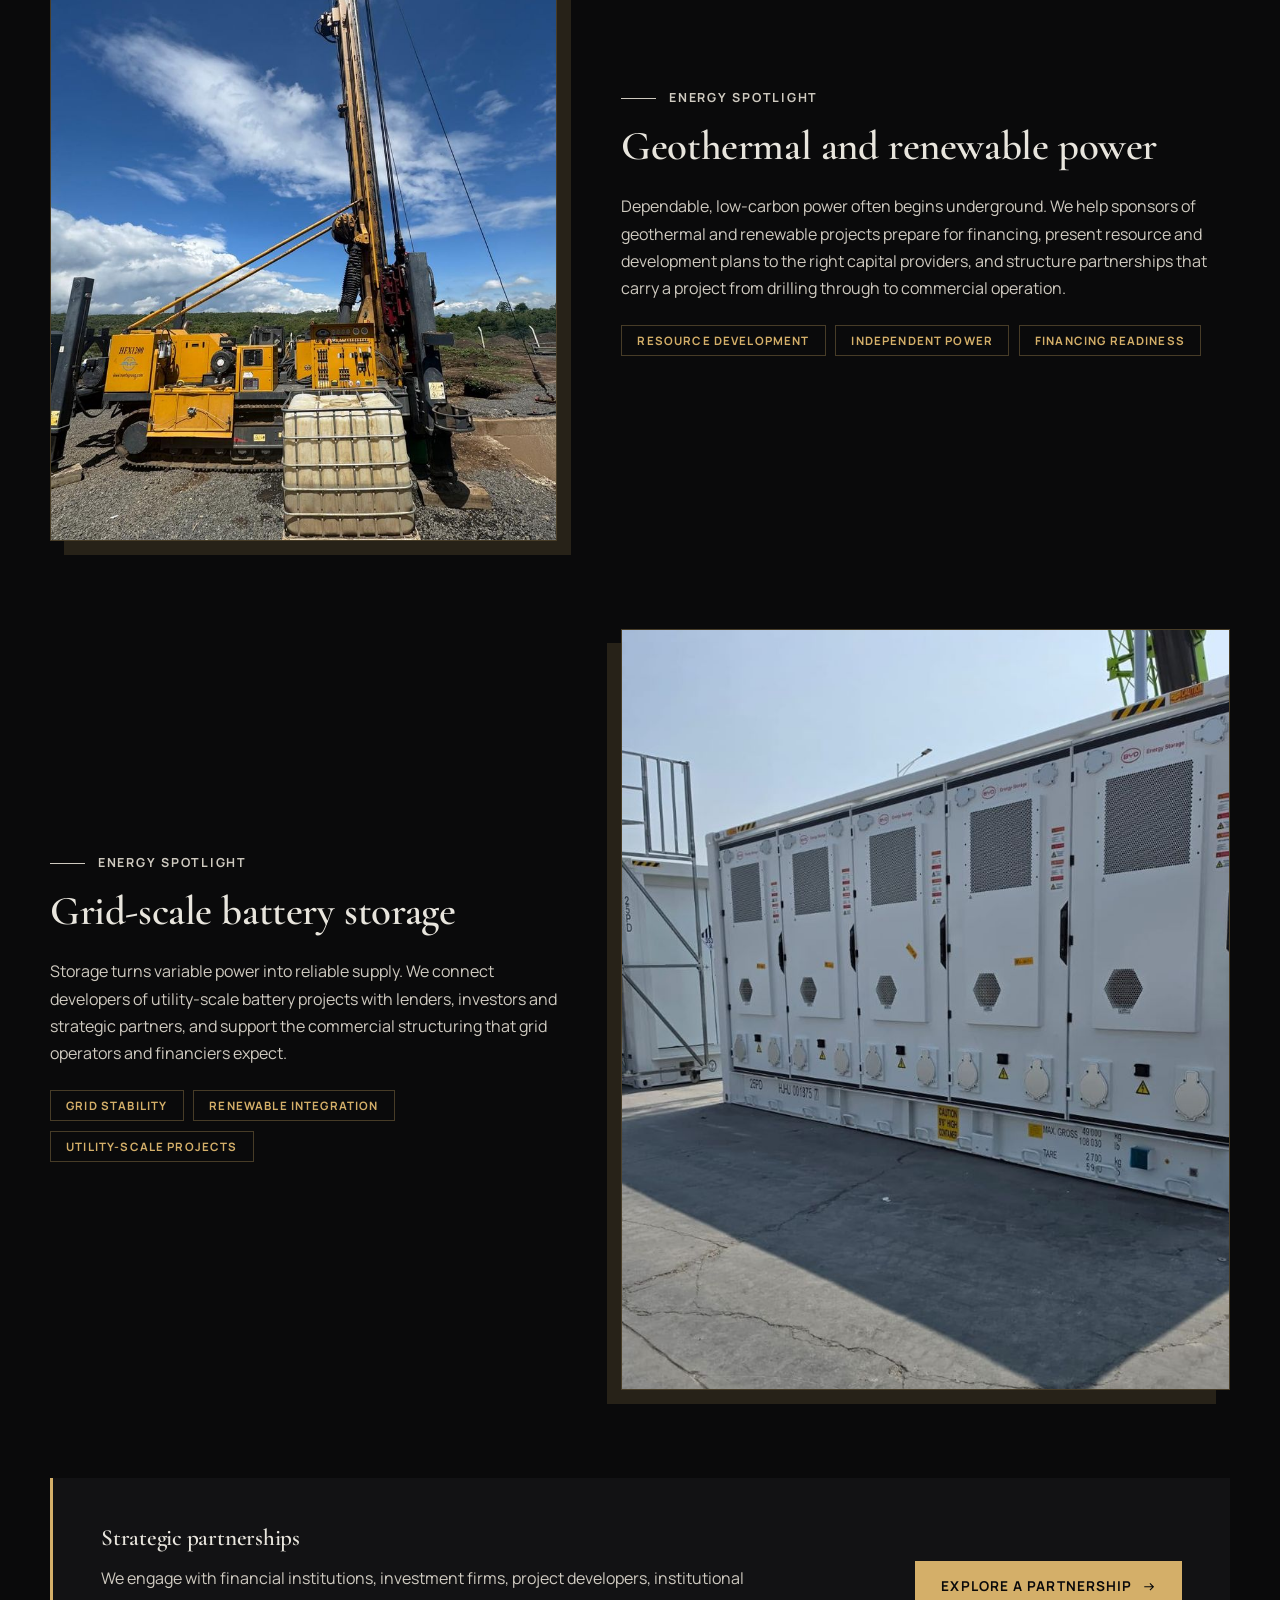
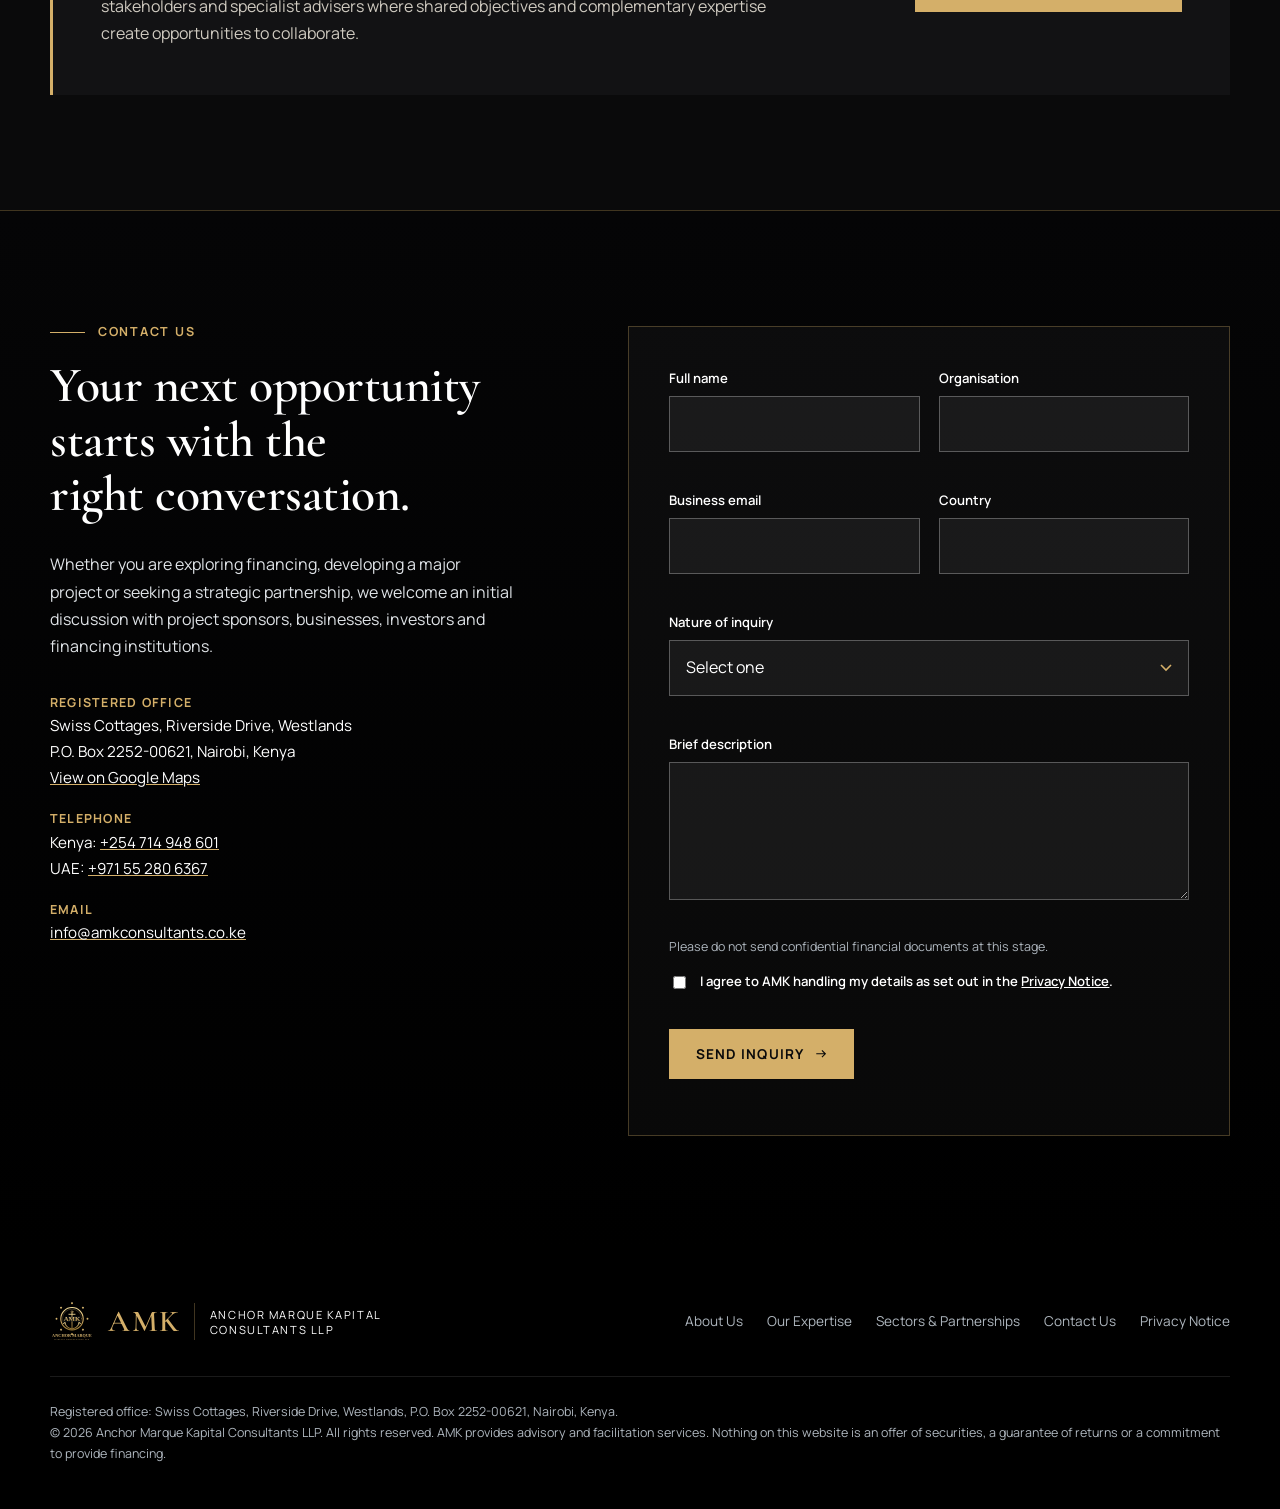
==== commit cb466a13: "Refactor code structure for improved readability and maintainability" ====
--- a/index.html
+++ b/index.html
@@ -4,16 +4,16 @@
 <meta charset="utf-8">
 <meta name="viewport" content="width=device-width,initial-scale=1">
 <title>AMK Consultants | Investment and Strategic Advisory, Kenya</title>
-<meta name="description" content="Anchor Marque Kapital Consultants LLP (AMK) is an international investment and strategic advisory firm in Kenya, connecting project sponsors and institutions with capital, expertise and partnerships.">
-<meta name="theme-color" content="#101820">
+<meta name="description" content="Anchor Marque Kapital Consultants LLP (AMK) is an international investment and strategic advisory firm in Nairobi, Kenya, connecting sponsors and institutions with capital across aviation, infrastructure, energy, mining, ports and hospitality.">
+<meta name="theme-color" content="#0a0a0b">
 <meta property="og:title" content="AMK Consultants | Connecting Capital. Creating Global Opportunities.">
-<meta property="og:description" content="Investment and strategic advisory across aviation, infrastructure, energy, ports and logistics, and hospitality and real estate.">
+<meta property="og:description" content="Investment and strategic advisory across aviation, infrastructure, energy, mining, ports and logistics, and hospitality and real estate.">
 <meta property="og:url" content="https://amkconsultants.co.ke/"><meta property="og:type" content="website"><meta property="og:locale" content="en_KE">
 <link rel="preload" as="image" imagesrcset="assets/images/hero/nairobi-skyline-1200.jpg 1200w, assets/images/hero/nairobi-skyline.jpg 2000w" imagesizes="100vw" fetchpriority="high"><meta name="referrer" content="strict-origin-when-cross-origin"><meta property="og:image" content="https://amkconsultants.co.ke/assets/images/social/og-image.jpg"><meta name="twitter:card" content="summary_large_image"><link rel="icon" href="assets/images/logo/favicon-32.png" sizes="32x32" type="image/png"><link rel="apple-touch-icon" href="assets/images/logo/apple-touch-icon.png"><link rel="canonical" href="https://amkconsultants.co.ke/"><link rel="icon" href="assets/images/logo/amk-logo.svg" type="image/svg+xml">
 <link rel="manifest" href="site.webmanifest">
 <link rel="preconnect" href="https://fonts.googleapis.com"><link rel="preconnect" href="https://fonts.gstatic.com" crossorigin>
 <link href="https://fonts.googleapis.com/css2?family=Cormorant+Garamond:ital,wght@0,500;0,600;1,500&family=Manrope:wght@400;500;600;700&display=swap" rel="stylesheet">
-<link rel="stylesheet" href="assets/css/tokens.css"><link rel="stylesheet" href="assets/css/base.css"><link rel="stylesheet" href="assets/css/components.css"><link rel="stylesheet" href="assets/css/sections.css"><link rel="stylesheet" href="assets/css/responsive.css">
+<link rel="stylesheet" href="assets/css/tokens.css"><link rel="stylesheet" href="assets/css/base.css"><link rel="stylesheet" href="assets/css/components.css"><link rel="stylesheet" href="assets/css/sections.css"><link rel="stylesheet" href="assets/css/responsive.css"><link rel="stylesheet" href="assets/css/theme.css">
 <script type="application/ld+json">{"@context":"https://schema.org","@type":"ProfessionalService","name":"Anchor Marque Kapital Consultants LLP","alternateName":"AMK Consultants","url":"https://amkconsultants.co.ke","logo":"https://amkconsultants.co.ke/assets/images/logo/amk-logo.svg","email":"info@amkconsultants.co.ke","telephone":["+254714948601","+971552806367"],"areaServed":"Worldwide","address":{"@type":"PostalAddress","streetAddress":"Swiss Cottages, Riverside Drive, Westlands","addressLocality":"Nairobi","postalCode":"00621","postOfficeBoxNumber":"2252","addressCountry":"KE"}}</script>
 </head>
 <body>
@@ -37,6 +37,7 @@
 <h1 id="h-hero">Connecting Capital. <em>Creating Global Opportunities.</em></h1>
 <p>AMK Consultants is an international investment and strategic advisory firm focused on connecting businesses, project developers and institutional stakeholders with capital, expertise and strategic partnerships.</p>
 <div class="cta-row"><a class="btn btn-gold" href="#expertise">Explore Our Expertise <svg><use href="#arrow"/></svg></a><a class="btn btn-line" href="#contact">Contact Us <svg><use href="#arrow"/></svg></a></div>
+<ul class="ribbon" aria-label="Focus sectors"><li>Aviation &amp; Transport</li><li>Infrastructure</li><li>Energy</li><li>Mining</li><li>Ports &amp; Logistics</li><li>Hospitality &amp; Real Estate</li></ul>
 </div></section>
 
 <section class="about" id="about" aria-labelledby="h-about"><div class="wrap">
@@ -49,6 +50,7 @@
 
 <section class="expertise dark" id="expertise" aria-labelledby="h-exp"><div class="wrap">
 <p class="label">Our expertise</p><h2 id="h-exp" class="reveal">Comprehensive Advisory. Practical Solutions.</h2>
+<p class="intro reveal">From the first conversation to a well-structured, fundable transaction, we bring discipline, discretion and sound commercial judgement to every mandate.</p>
 <ul class="cards">
 <li class="card reveal"><svg viewBox="0 0 40 40" aria-hidden="true"><ellipse cx="20" cy="10" rx="11" ry="4"/><path d="M9 10v8c0 2 5 4 11 4s11-2 11-4v-8M9 18v8c0 2 5 4 11 4s11-2 11-4v-8"/></svg><h3>Capital Raising &amp; Financing Facilitation</h3><p>Supporting clients in identifying potential financing sources and exploring suitable debt, equity and structured capital solutions.</p></li>
 <li class="card reveal"><svg viewBox="0 0 40 40" aria-hidden="true"><path d="M5 30 15 20l6 6 14-16M27 10h8v8"/></svg><h3>Investment &amp; Transaction Advisory</h3><p>Providing strategic input on investment opportunities, transaction readiness and commercial structuring.</p></li>
@@ -58,16 +60,23 @@
 <ol class="steps reveal"><li><b>Understand</b><span>Assess client objectives and the proposed opportunity.</span></li><li><b>Evaluate</b><span>Review commercial context, financing requirements and readiness.</span></li><li><b>Connect</b><span>Identify potential strategic and financing relationships.</span></li><li><b>Facilitate</b><span>Support discussions, coordination and agreed next steps.</span></li></ol>
 </div></section>
 
+<section class="band" aria-label="Our commitment"><img src="assets/images/band/aviation-sunset-1200.jpg" srcset="assets/images/band/aviation-sunset-1200.jpg 1200w, assets/images/band/aviation-sunset.jpg 2000w" sizes="100vw" width="2000" height="1333" alt="" loading="lazy" decoding="async"><div class="wrap reveal"><p class="label">Our commitment</p><h2>Landmark projects begin with one well-placed conversation.</h2><p>Discreet, disciplined and relationship-led: we help serious sponsors and serious capital find each other.</p><a class="btn btn-gold" href="#contact">Start a Conversation <svg><use href="#arrow"/></svg></a></div></section>
+
 <section class="sectors" id="sectors" aria-labelledby="h-sec"><div class="wrap">
-<p class="label">Our focus sectors</p><h2 id="h-sec" class="reveal">Sector understanding. Strategic relationships. Global perspective.</h2>
-<p>We focus on capital-intensive industries where strategic financing, institutional coordination and commercial partnerships matter to project success.</p>
+<p class="label">Our focus sectors</p><h2 id="h-sec" class="reveal">Where capital meets capability.</h2>
+<p>Six capital-intensive industries where the right partners, the right structure and the right timing change the outcome.</p>
 <ul class="tiles">
-<li class="tile t1 reveal"><img src="assets/images/sectors/aviation.jpg" srcset="assets/images/sectors/aviation-480.jpg 480w, assets/images/sectors/aviation.jpg 720w" sizes="(max-width:560px) 50vw, (max-width:1060px) 33vw, 20vw" width="720" height="960" alt="Passenger aircraft parked on an airport apron at sunset" loading="lazy" decoding="async"><div><h3>Aviation and Transport</h3><p>Aircraft acquisition and leasing, fleet expansion and aviation infrastructure.</p></div></li>
-<li class="tile t2 reveal"><img src="assets/images/sectors/infrastructure.jpg" srcset="assets/images/sectors/infrastructure-480.jpg 480w, assets/images/sectors/infrastructure.jpg 720w" sizes="(max-width:560px) 50vw, (max-width:1060px) 33vw, 20vw" width="720" height="960" alt="A Standard Gauge Railway train crossing a concrete viaduct in Kenya" loading="lazy" decoding="async"><div><h3>Infrastructure</h3><p>Transport corridors, logistics facilities and other capital-intensive assets.</p></div></li>
-<li class="tile t3 reveal"><img src="assets/images/sectors/energy.jpg" srcset="assets/images/sectors/energy-480.jpg 480w, assets/images/sectors/energy.jpg 720w" sizes="(max-width:560px) 50vw, (max-width:1060px) 33vw, 20vw" width="720" height="960" alt="A crawler drilling rig operating on site beneath a blue sky" loading="lazy" decoding="async"><div><h3>Energy</h3><p>Power generation, renewable energy and related infrastructure.</p></div></li>
-<li class="tile t4 reveal"><img src="assets/images/sectors/ports.jpg" srcset="assets/images/sectors/ports-480.jpg 480w, assets/images/sectors/ports.jpg 720w" sizes="(max-width:560px) 50vw, (max-width:1060px) 33vw, 20vw" width="720" height="960" alt="Stacked shipping containers and a haulage truck at a container terminal" loading="lazy" decoding="async"><div><h3>Ports and Logistics</h3><p>Maritime facilities, terminals and integrated logistics projects.</p></div></li>
-<li class="tile t5 reveal"><img src="assets/images/sectors/hospitality.jpg" srcset="assets/images/sectors/hospitality-480.jpg 480w, assets/images/sectors/hospitality.jpg 720w" sizes="(max-width:560px) 50vw, (max-width:1060px) 33vw, 20vw" width="720" height="960" alt="A hot air balloon rising over zebras on the Maasai Mara" loading="lazy" decoding="async"><div><h3>Hospitality and Real Estate</h3><p>Hospitality, tourism infrastructure and commercially viable real estate.</p></div></li>
+<li class="tile reveal"><img src="assets/images/sectors/aviation.jpg" srcset="assets/images/sectors/aviation-600.jpg 600w, assets/images/sectors/aviation.jpg 900w" sizes="(max-width:560px) 100vw, (max-width:1060px) 50vw, 380px" width="900" height="600" alt="Passenger aircraft parked on an airport apron at sunset" loading="lazy" decoding="async"><div><h3>Aviation and Transport</h3><p>Aircraft acquisition and leasing, fleet expansion and aviation infrastructure.</p></div></li>
+<li class="tile reveal"><img src="assets/images/sectors/infrastructure.jpg" srcset="assets/images/sectors/infrastructure-600.jpg 600w, assets/images/sectors/infrastructure.jpg 900w" sizes="(max-width:560px) 100vw, (max-width:1060px) 50vw, 380px" width="900" height="600" alt="A Standard Gauge Railway train crossing a concrete viaduct in Kenya" loading="lazy" decoding="async"><div><h3>Infrastructure</h3><p>Transport corridors, logistics facilities and other capital-intensive assets.</p></div></li>
+<li class="tile reveal"><img src="assets/images/sectors/energy.jpg" srcset="assets/images/sectors/energy-600.jpg 600w, assets/images/sectors/energy.jpg 900w" sizes="(max-width:560px) 100vw, (max-width:1060px) 50vw, 380px" width="900" height="600" alt="White containerised battery energy storage unit in an industrial yard" loading="lazy" decoding="async"><div><h3>Energy</h3><p>Geothermal, renewable power and grid-scale battery storage.</p></div></li>
+<li class="tile reveal"><img src="assets/images/sectors/mining.jpg" srcset="assets/images/sectors/mining-600.jpg 600w, assets/images/sectors/mining.jpg 900w" sizes="(max-width:560px) 100vw, (max-width:1060px) 50vw, 380px" width="900" height="600" alt="Excavated hillside and concrete settling ponds at a resource project site" loading="lazy" decoding="async"><div><h3>Mining</h3><p>Exploration, mine development, processing facilities and supporting infrastructure.</p></div></li>
+<li class="tile reveal"><img src="assets/images/sectors/ports.jpg" srcset="assets/images/sectors/ports-600.jpg 600w, assets/images/sectors/ports.jpg 900w" sizes="(max-width:560px) 100vw, (max-width:1060px) 50vw, 380px" width="900" height="600" alt="Aerial view of a coastal storage terminal under construction beside a marine jetty" loading="lazy" decoding="async"><div><h3>Ports and Logistics</h3><p>Maritime facilities, terminals and integrated logistics projects.</p></div></li>
+<li class="tile reveal"><img src="assets/images/sectors/hospitality.jpg" srcset="assets/images/sectors/hospitality-600.jpg 600w, assets/images/sectors/hospitality.jpg 900w" sizes="(max-width:560px) 100vw, (max-width:1060px) 50vw, 380px" width="900" height="600" alt="A hot air balloon rising over zebras on the Maasai Mara" loading="lazy" decoding="async"><div><h3>Hospitality and Real Estate</h3><p>Hospitality, tourism infrastructure and commercially viable real estate.</p></div></li>
 </ul>
+<div class="spots">
+<article class="spot reveal"><div class="spot-img"><img src="assets/images/energy/geothermal-drilling.jpg" width="800" height="1000" alt="Crawler drilling rig operating on site beneath a blue sky" loading="lazy" decoding="async"></div><div><p class="label">Energy spotlight</p><h3>Geothermal and renewable power</h3><p>Dependable, low-carbon power often begins underground. We help sponsors of geothermal and renewable projects prepare for financing, present resource and development plans to the right capital providers, and structure partnerships that carry a project from drilling through to commercial operation.</p><ul class="chips"><li>Resource development</li><li>Independent power</li><li>Financing readiness</li></ul></div></article>
+<article class="spot rev reveal"><div class="spot-img"><img src="assets/images/energy/battery-storage.jpg" width="800" height="1000" alt="Containerised battery energy storage cabinets" loading="lazy" decoding="async"></div><div><p class="label">Energy spotlight</p><h3>Grid-scale battery storage</h3><p>Storage turns variable power into reliable supply. We connect developers of utility-scale battery projects with lenders, investors and strategic partners, and support the commercial structuring that grid operators and financiers expect.</p><ul class="chips"><li>Grid stability</li><li>Renewable integration</li><li>Utility-scale projects</li></ul></div></article>
+</div>
 <div class="partners reveal"><div><h3>Strategic partnerships</h3><p>We engage with financial institutions, investment firms, project developers, institutional stakeholders and specialist advisers where shared objectives and complementary expertise create opportunities to collaborate.</p></div><a class="btn btn-gold" href="#contact" data-type="Strategic partnership">Explore a Partnership <svg><use href="#arrow"/></svg></a></div>
 </div></section>
 
--- a/assets/css/tokens.css
+++ b/assets/css/tokens.css
@@ -1,3 +1,3 @@
-:root{--ink:#101820;--ink-2:#18232e;--gold:#D4AF69;--gold-ink:#7a5d24;--paper:#F5F3EF;--white:#fff;--muted:#56626d;--line:rgba(212,175,105,.3);
+:root{--ink:#0a0a0b;--ink-2:#141416;--gold:#D4AF69;--gold-ink:#D4AF69;--paper:#121214;--white:#0a0a0b;--muted:#a9a9ae;--line:rgba(212,175,105,.3);
 --f-display:"Cormorant Garamond",Georgia,"Times New Roman",serif;--f-body:"Manrope",system-ui,-apple-system,"Segoe UI",Roboto,sans-serif;
 --wrap:1180px;--gap:clamp(1rem,2.5vw,2rem);--sec:clamp(4rem,9vw,7.5rem);--ease:cubic-bezier(.2,.7,.2,1)}
--- a/assets/css/sections.css
+++ b/assets/css/sections.css
@@ -30,8 +30,8 @@
 .steps li::before{content:counter(s);display:grid;place-items:center;width:44px;height:44px;border:1px solid var(--gold);border-radius:50%;color:var(--gold);font:600 1.3rem var(--f-display);margin-bottom:1rem}
 .steps b{display:block;font:600 1.3rem var(--f-display)}.steps span{font-size:.9rem;color:#c9d0d6}
 .sectors{padding:var(--sec) 0;background:var(--white)}
-.tiles{display:grid;grid-template-columns:repeat(5,1fr);gap:.8rem;margin:3rem 0}
-.tile{position:relative;aspect-ratio:3/4;overflow:hidden;color:#fff;display:flex;align-items:flex-end;background:var(--ink)}
+.tiles{display:grid;grid-template-columns:repeat(3,1fr);gap:1rem;margin:3rem 0}
+.tile{position:relative;aspect-ratio:3/2;overflow:hidden;color:#fff;display:flex;align-items:flex-end;background:var(--ink)}
 .tile img{position:absolute;inset:0;width:100%;height:100%;object-fit:cover;transition:transform .8s var(--ease)}.tile:hover img{transform:scale(1.06)}
 .tile::after{content:"";position:absolute;inset:0;background:linear-gradient(180deg,transparent 22%,rgba(10,16,23,.96))}
 .tile div{position:relative;z-index:1;padding:1.3rem}
--- a/assets/css/responsive.css
+++ b/assets/css/responsive.css
@@ -1,11 +1,11 @@
-@media (max-width:1060px){.cards,.steps{grid-template-columns:repeat(2,1fr)}.tiles{grid-template-columns:repeat(3,1fr)}.nav ul{gap:1.2rem}}
+@media (max-width:1060px){.cards,.steps{grid-template-columns:repeat(2,1fr)}.tiles{grid-template-columns:repeat(2,1fr)}.nav ul{gap:1.2rem}}
 @media (max-width:860px){
 .menu-btn{display:block}
 .nav{position:fixed;inset:76px 0 auto;background:var(--ink);padding:1rem 1.5rem 2rem;border-top:1px solid var(--line);transform:translateY(-130%);transition:transform .35s var(--ease);visibility:hidden}
 .nav.open{transform:none;visibility:visible}.nav ul{flex-direction:column;gap:.4rem}.nav a{display:block;padding:.9rem 0;font-size:1rem}
 .split,.contact .split,.lead,.pillars{grid-template-columns:1fr}
 .brand span{display:none}}
-@media (max-width:560px){.cards,.steps,.two{grid-template-columns:1fr}.tiles{grid-template-columns:1fr 1fr}.tile:last-child{grid-column:1/-1;aspect-ratio:2/1}.btn{width:100%;justify-content:center}}
+@media (max-width:560px){.cards,.steps,.two{grid-template-columns:1fr}.tiles{grid-template-columns:1fr}.btn{width:100%;justify-content:center}}
 @media (max-width:1060px){.wheel{opacity:.06}}
 @media (max-width:700px){.wheel{display:none}}
 @media (max-width:860px){.hero::before{background:linear-gradient(180deg,rgba(10,16,23,.9),rgba(16,24,32,.74))}.hero-img{object-position:46% 50%}}
--- a/assets/css/theme.css
+++ b/assets/css/theme.css
@@ -0,0 +1,33 @@
+/* Black & gold theme + feature components */
+body{background:var(--white);color:#e8e5dd}
+.site-header.scrolled{background:rgba(10,10,11,.96)}
+.hero{background:radial-gradient(80% 70% at 85% 20%,rgba(212,150,70,.22),transparent 60%),#050506}
+.hero::before{background:linear-gradient(90deg,rgba(5,5,6,.94) 0%,rgba(8,8,9,.8) 50%,rgba(8,8,9,.34) 100%),linear-gradient(180deg,rgba(5,5,6,.6),transparent 30%)}
+.about{background:radial-gradient(60% 45% at 100% 0%,rgba(212,175,105,.09),transparent 70%),var(--paper)}
+.expertise{background:radial-gradient(50% 40% at 0% 100%,rgba(212,175,105,.08),transparent 70%),#050506}
+.sectors{background:radial-gradient(55% 35% at 100% 0%,rgba(212,175,105,.07),transparent 70%),var(--white)}
+.contact{background:linear-gradient(180deg,#050506,#000)}.site-footer{background:#000}
+.expertise,.band,.sectors,.contact{border-top:1px solid var(--line)}
+.pillars{border-top-color:rgba(255,255,255,.12)}
+.lead{border-color:rgba(212,175,105,.2);border-left-color:var(--gold);background:var(--white)}.lead blockquote p{color:#f2efe8}
+.partners p{color:#cfcac0}
+.tile{border:1px solid rgba(212,175,105,.2)}.tile h3{font-size:1.6rem}.tile p{font-size:.88rem}
+.ribbon{display:flex;flex-wrap:wrap;gap:.6rem 1.8rem;margin-top:3.5rem;padding-top:1.5rem;border-top:1px solid var(--line);font:600 .74rem var(--f-body);letter-spacing:.16em;text-transform:uppercase;color:#d8d3c8}
+.ribbon li{display:flex;align-items:center;gap:1.8rem}.ribbon li:not(:last-child)::after{content:"";width:5px;height:5px;background:var(--gold);transform:rotate(45deg)}
+.intro{font-size:1.1rem;color:#c9c5bb;margin:-.6rem 0 0;max-width:60ch}
+.cards{counter-reset:c}.card{counter-increment:c;position:relative}
+.card::before{content:counter(c,decimal-leading-zero);position:absolute;top:1rem;right:1.3rem;font:600 2.6rem var(--f-display);color:rgba(212,175,105,.16)}
+.card:hover{background:linear-gradient(180deg,rgba(212,175,105,.09),transparent)}
+.band{position:relative;padding:clamp(5rem,12vw,9rem) 0;text-align:center;overflow:hidden;background:#050506;color:#fff}
+.band img{position:absolute;inset:0;width:100%;height:100%;object-fit:cover;object-position:50% 38%;opacity:.55}
+.band::before{content:"";position:absolute;inset:0;z-index:1;background:radial-gradient(ellipse at center,rgba(5,5,6,.45),rgba(5,5,6,.9))}
+.band .wrap{position:relative;z-index:2}.band h2{max-width:20ch;margin-inline:auto}.band p{margin-inline:auto;color:#dcd8cf}.band .label{justify-content:center}.band .btn{margin-top:1rem}
+.spots{margin-top:4.5rem}
+.spot{display:grid;grid-template-columns:5fr 6fr;gap:clamp(1.8rem,5vw,4.5rem);align-items:center;margin-bottom:clamp(3rem,7vw,5.5rem)}
+.spot.rev>.spot-img{order:2}
+.spot-img{aspect-ratio:4/5;overflow:hidden;border:1px solid var(--line);box-shadow:14px 14px 0 rgba(212,175,105,.14)}
+.spot.rev .spot-img{box-shadow:-14px 14px 0 rgba(212,175,105,.14)}
+.spot-img img{width:100%;height:100%;object-fit:cover;transition:transform .9s var(--ease)}.spot:hover .spot-img img{transform:scale(1.04)}
+.spot h3{font-size:clamp(1.9rem,3.2vw,2.6rem)}.spot p{color:#cfcac0}
+.chips{display:flex;flex-wrap:wrap;gap:.6rem;margin-top:1.4rem}.chips li{border:1px solid var(--line);padding:.45rem .95rem;font:700 .72rem var(--f-body);letter-spacing:.1em;text-transform:uppercase;color:var(--gold)}
+@media (max-width:860px){.hero::before{background:linear-gradient(180deg,rgba(5,5,6,.9),rgba(8,8,9,.76))}.spot{grid-template-columns:1fr}.spot.rev>.spot-img{order:0}.spot-img,.spot.rev .spot-img{box-shadow:8px 8px 0 rgba(212,175,105,.14);max-width:420px}.ribbon{gap:.5rem 1.2rem}.ribbon li:not(:last-child)::after{display:none}.ribbon li{gap:0}}
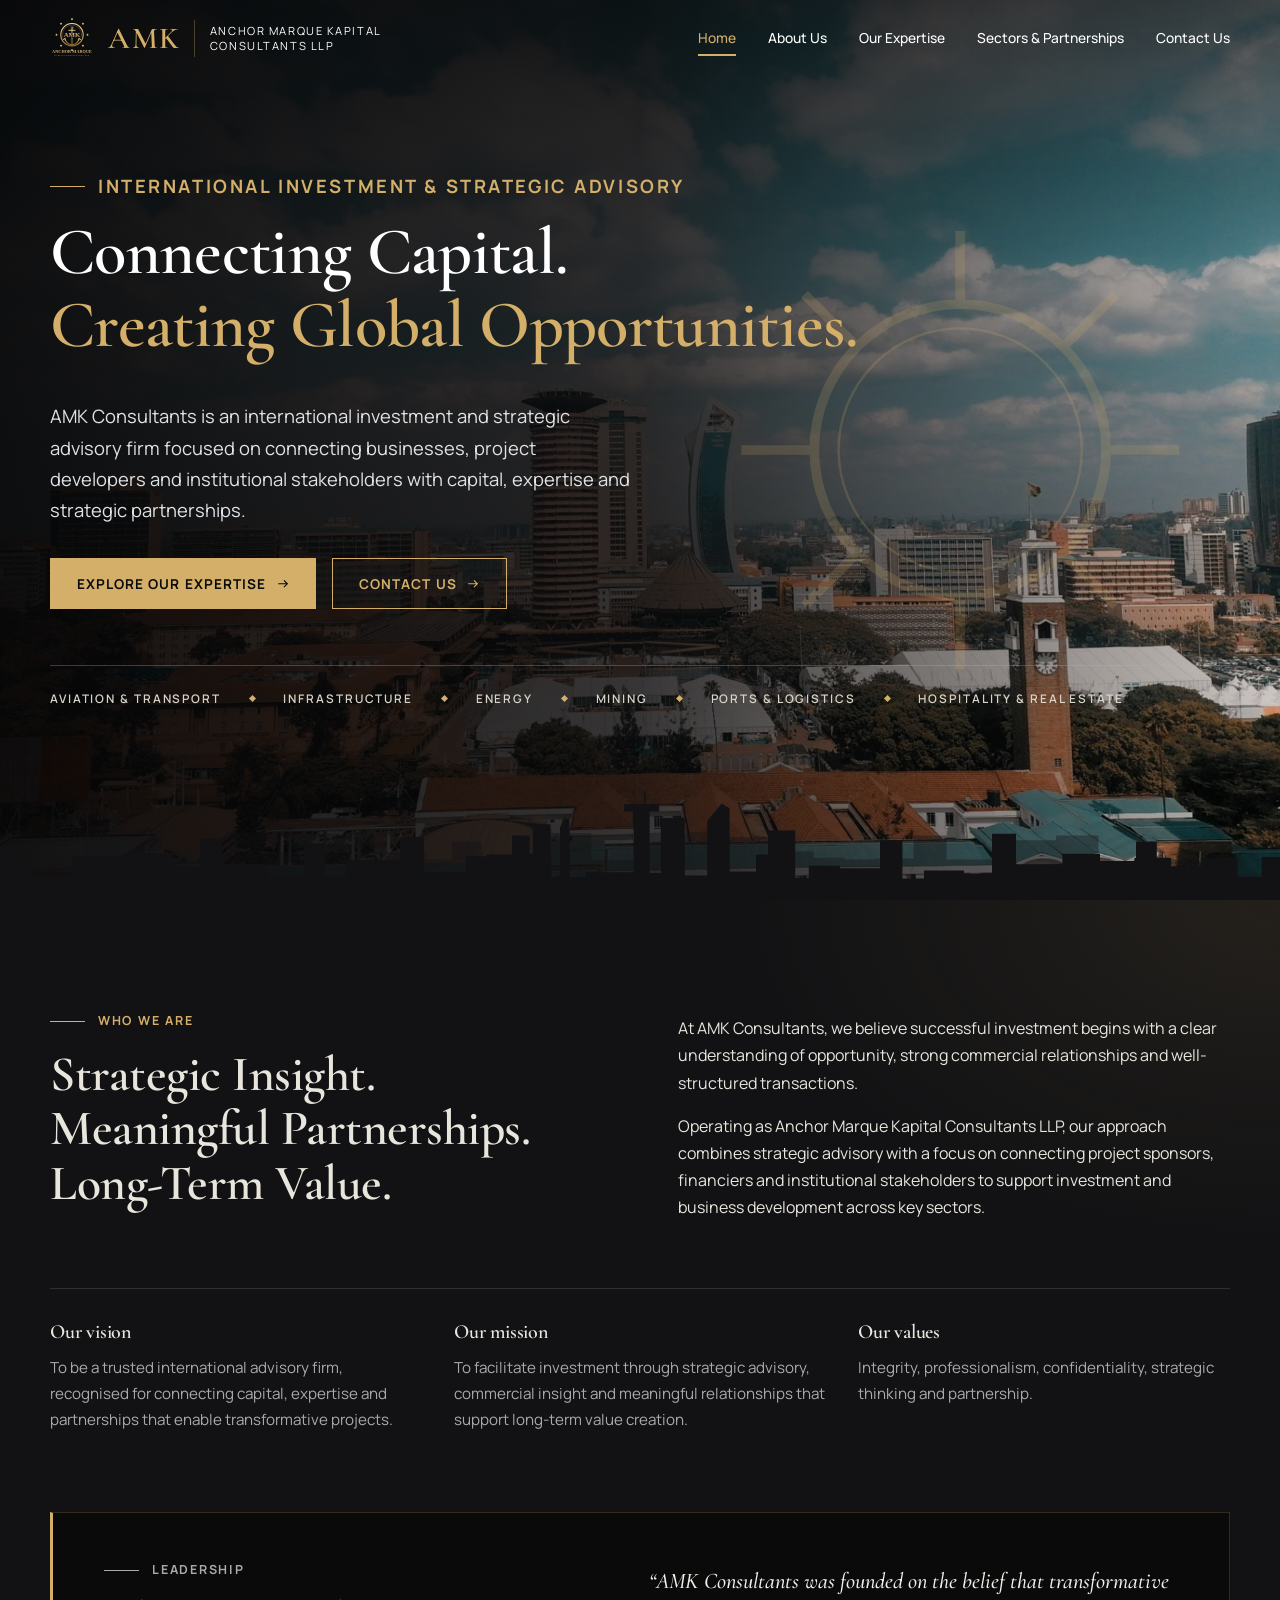
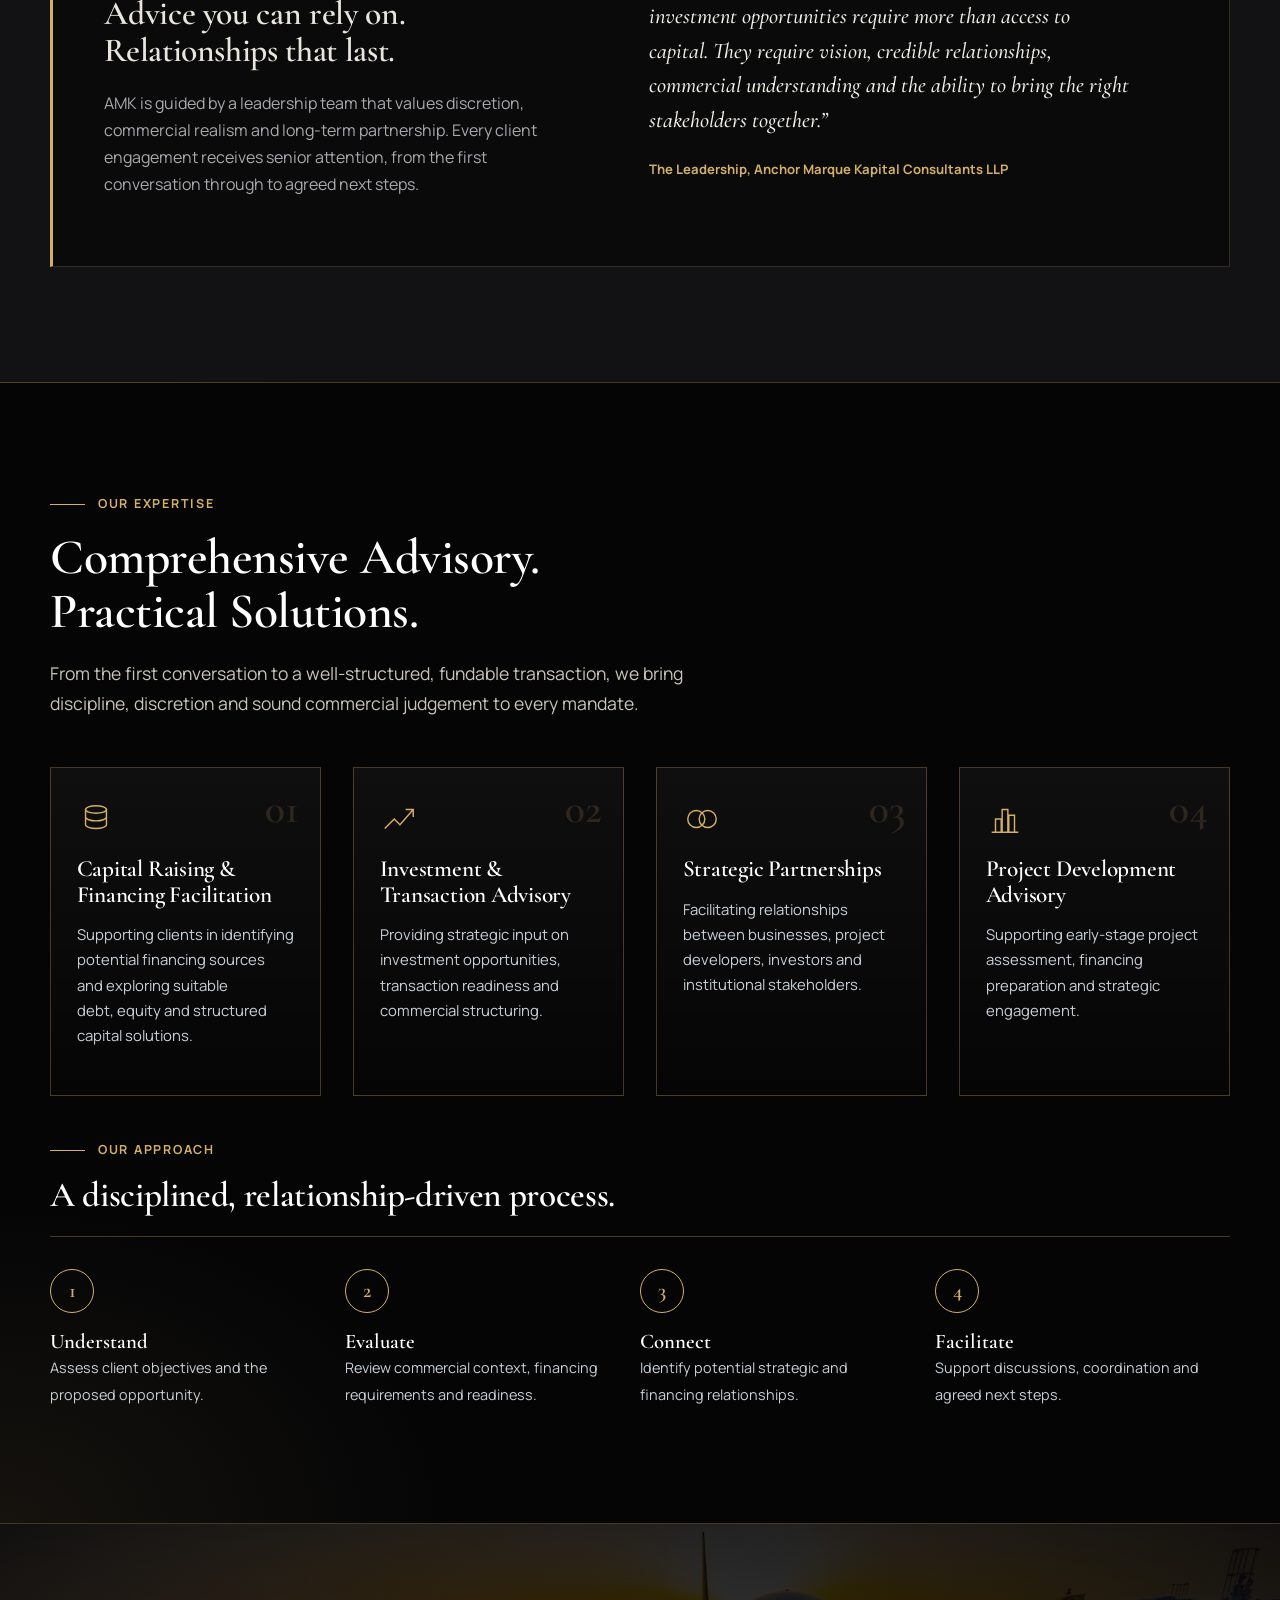
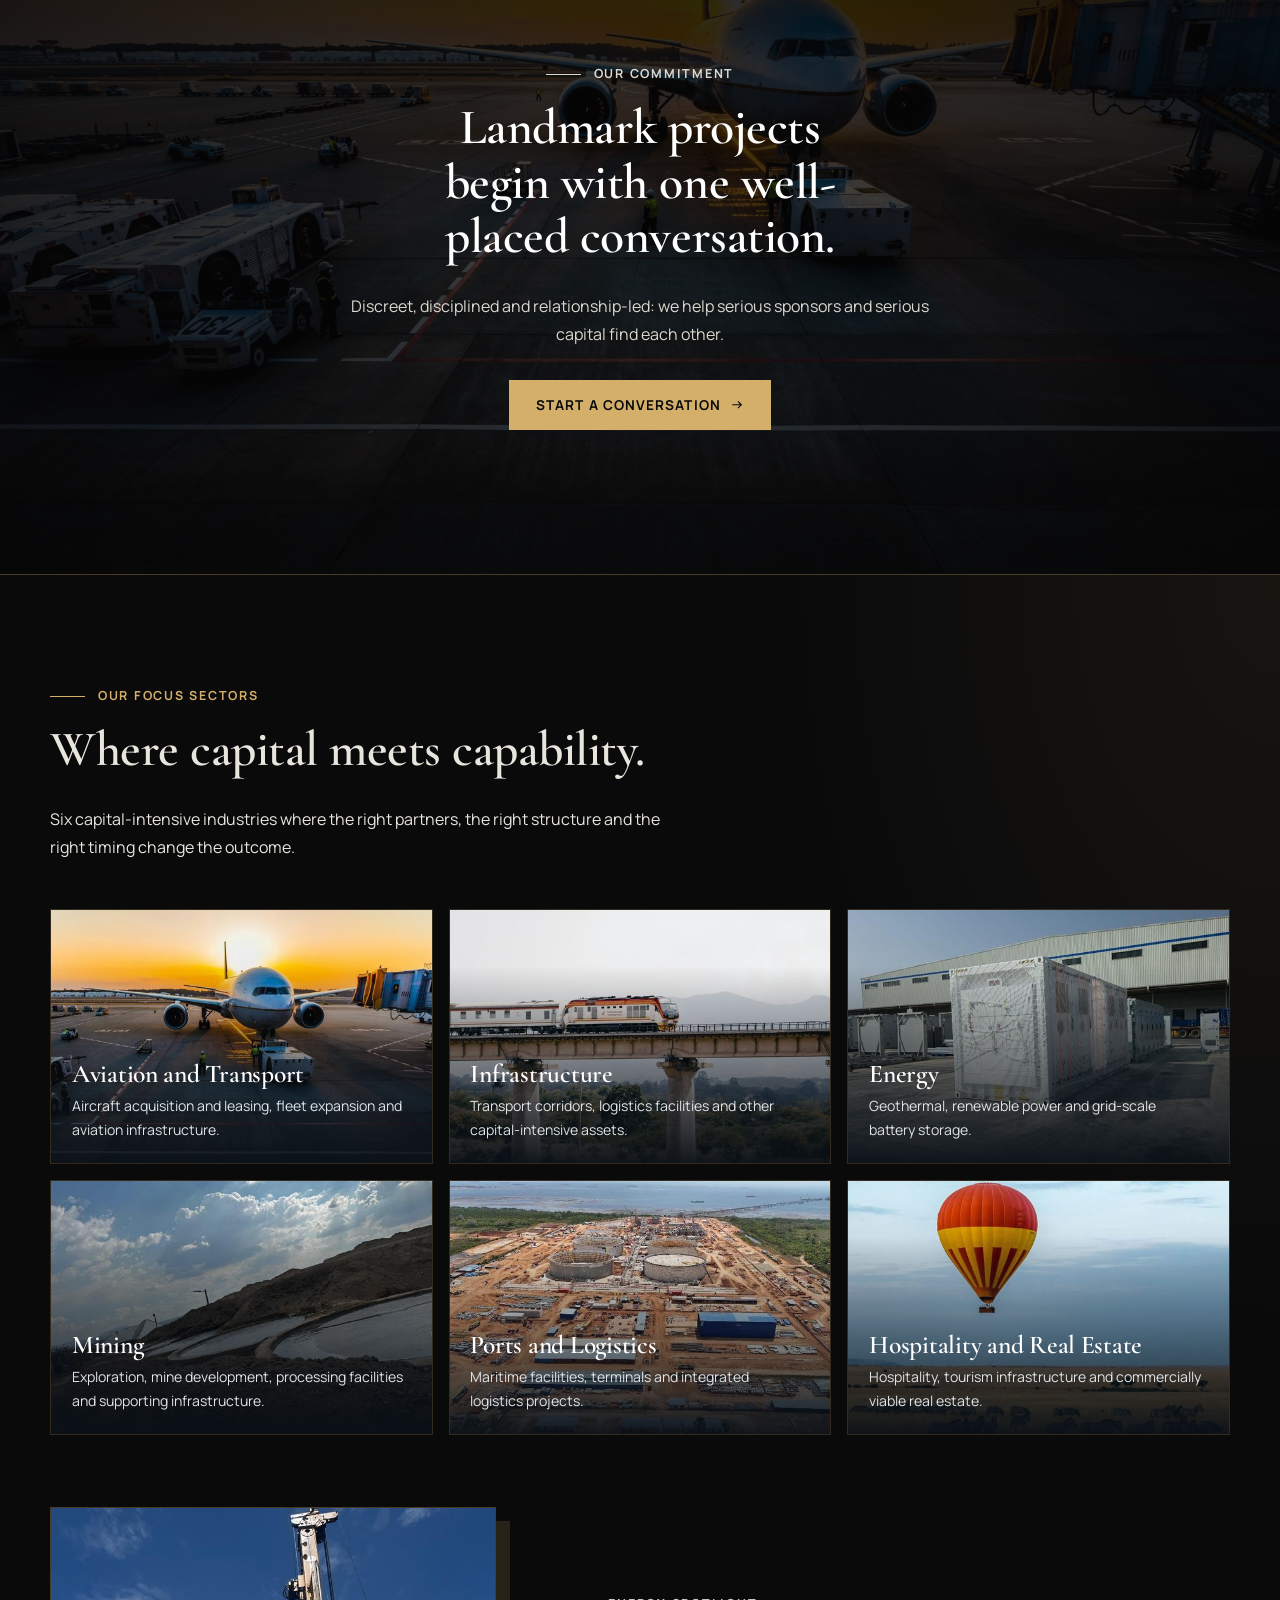
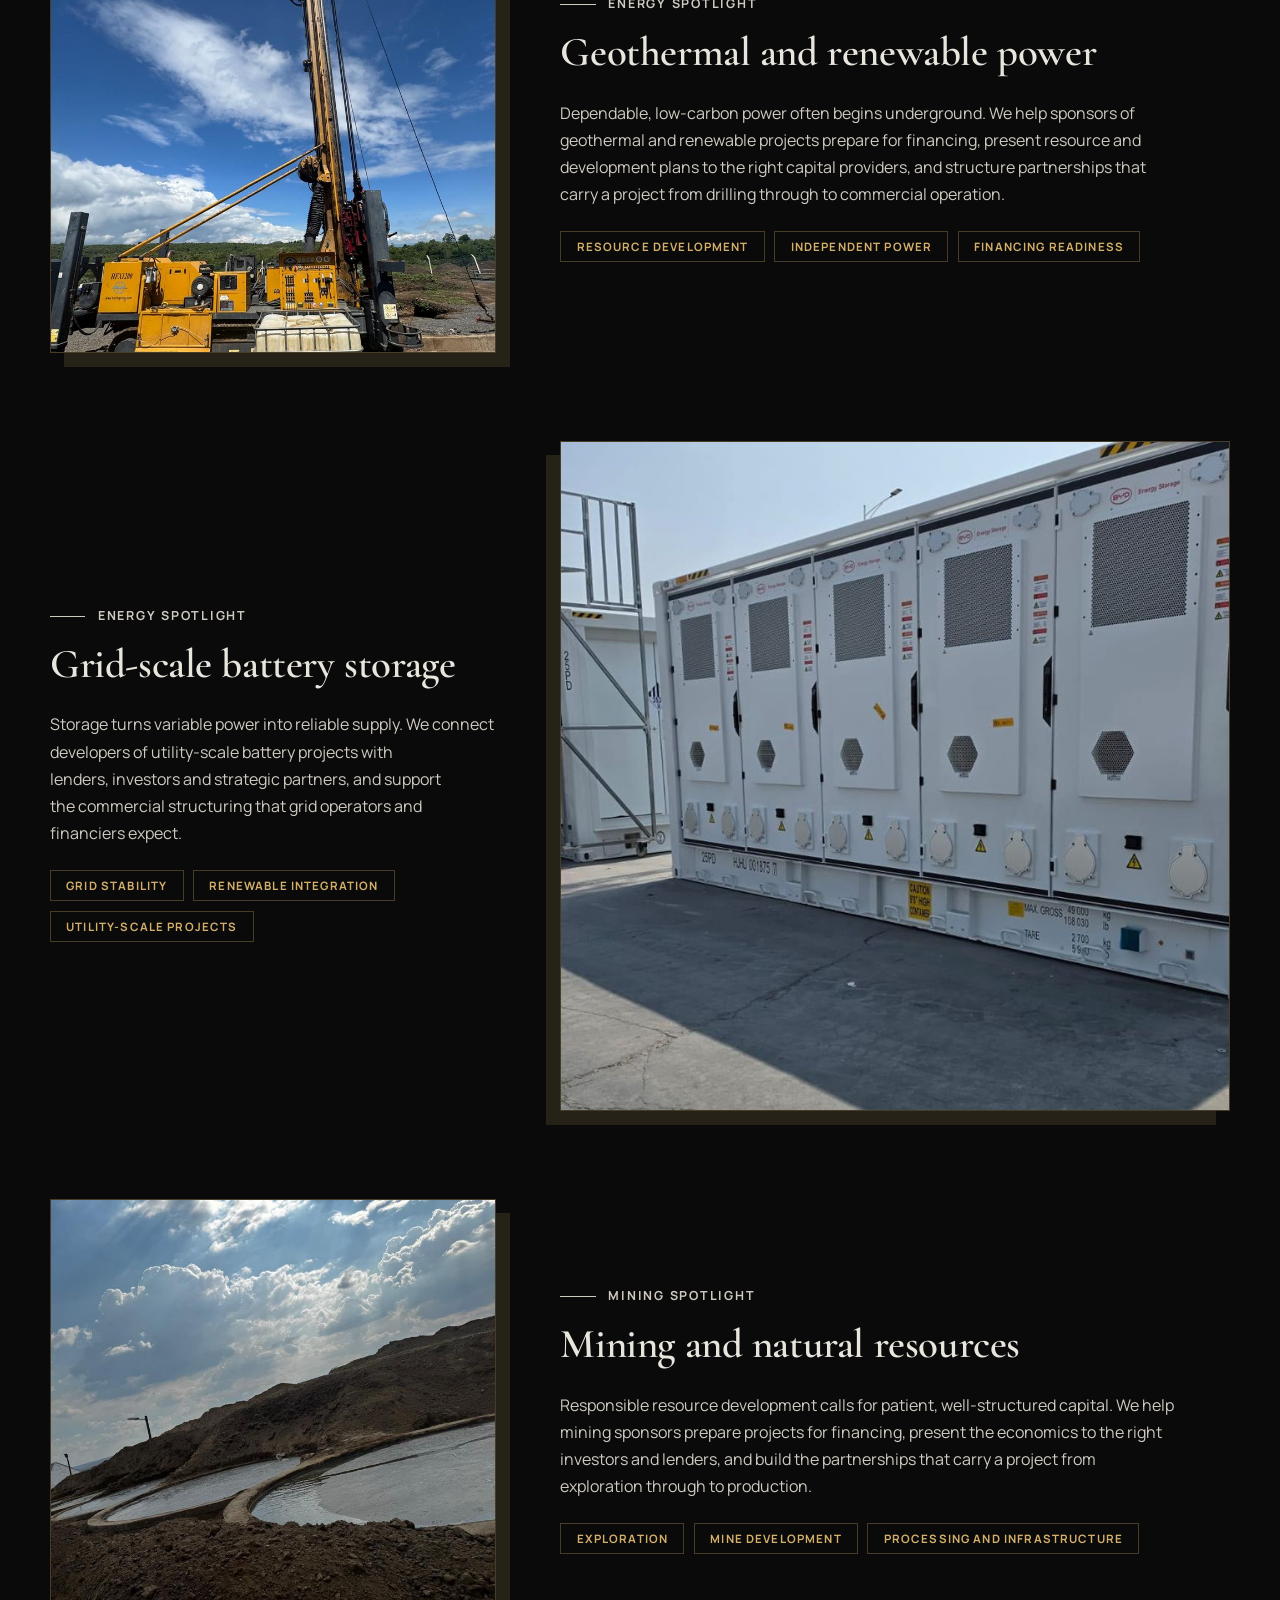
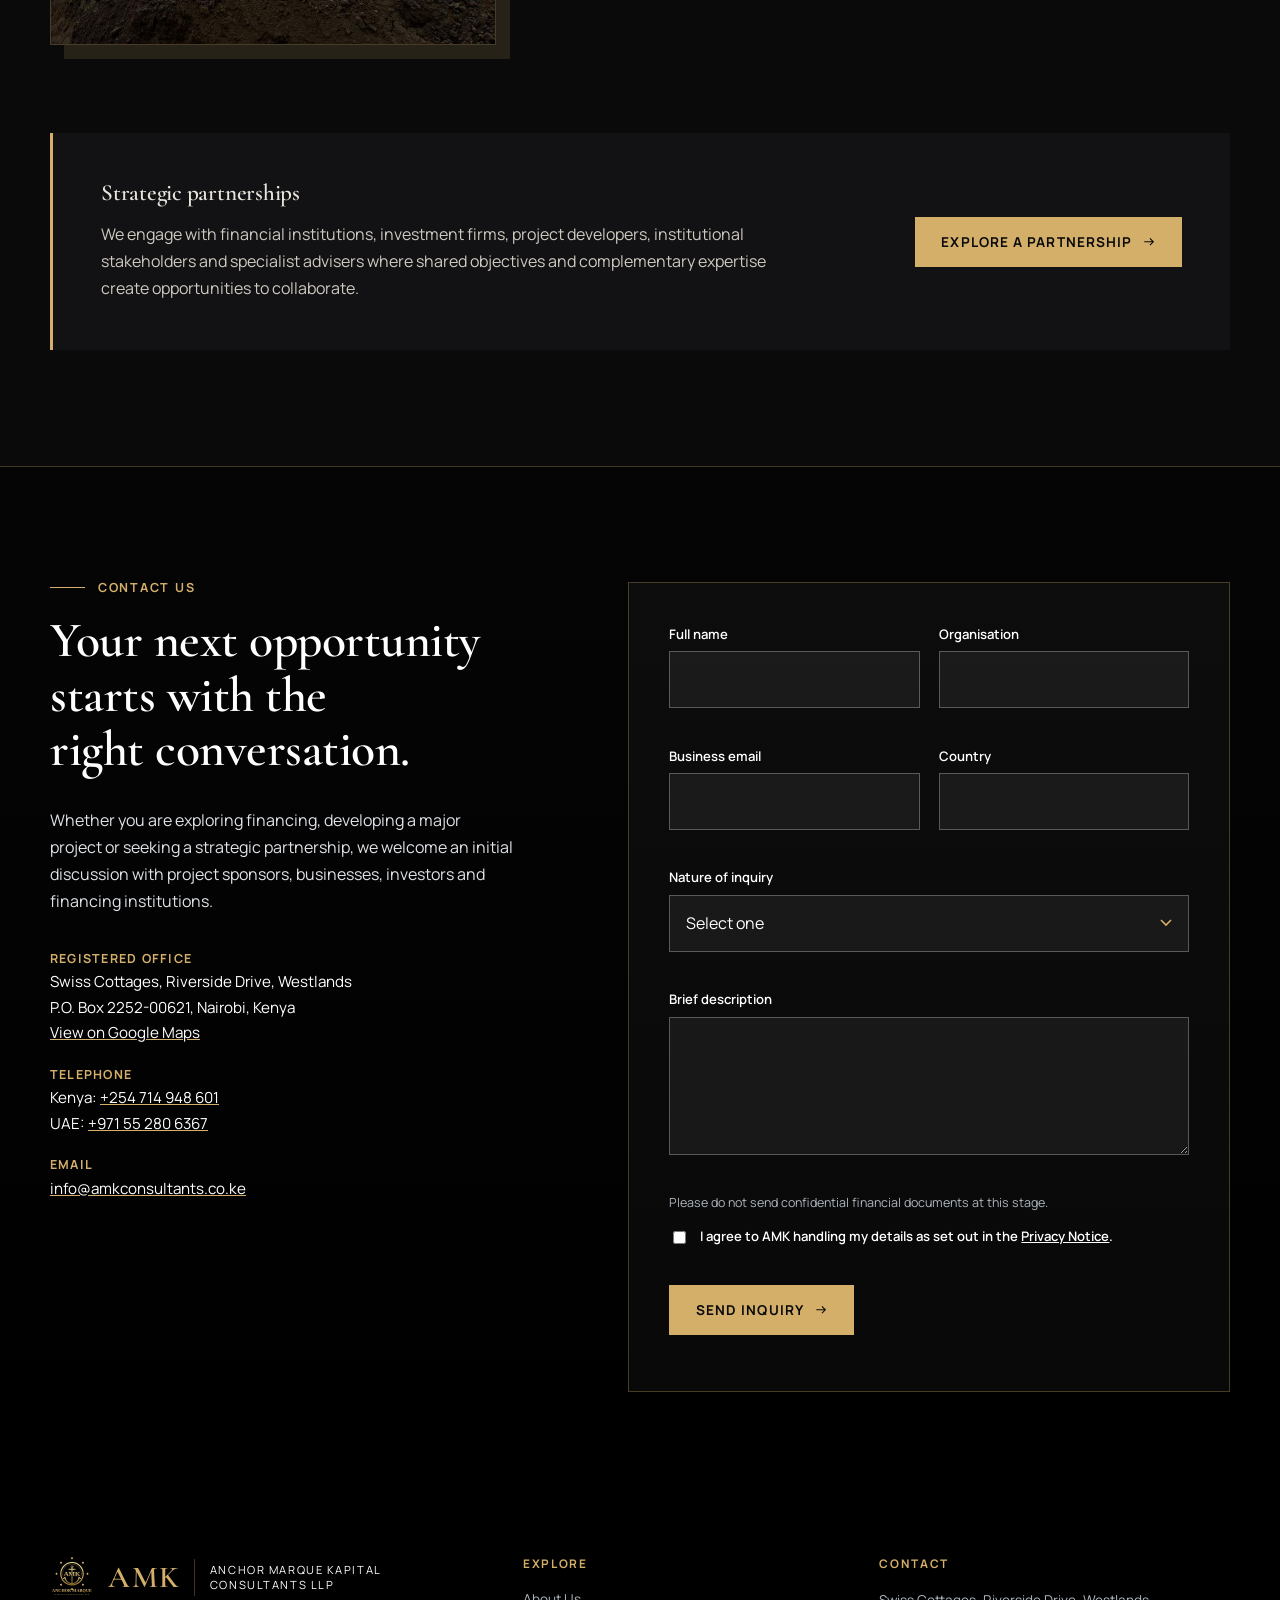
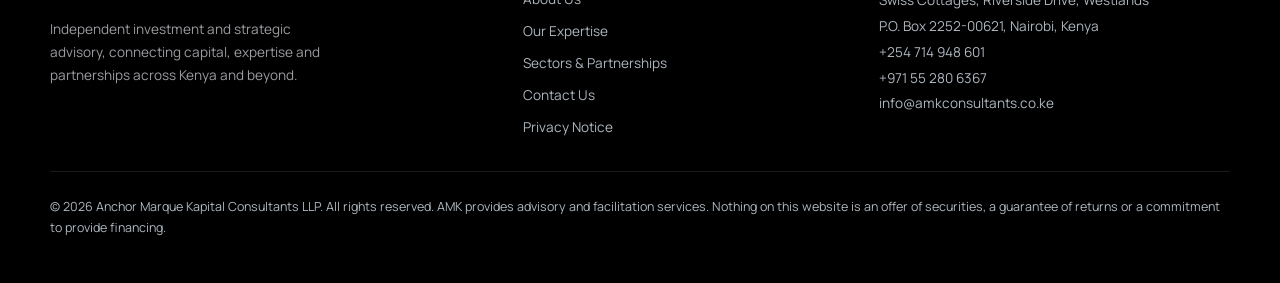
==== commit 8d0fa16e: "Update README, enhance form accessibility, and modify CSS for improved layout and visuals" ====
--- a/index.html
+++ b/index.html
@@ -8,7 +8,7 @@
 <meta name="theme-color" content="#0a0a0b">
 <meta property="og:title" content="AMK Consultants | Connecting Capital. Creating Global Opportunities.">
 <meta property="og:description" content="Investment and strategic advisory across aviation, infrastructure, energy, mining, ports and logistics, and hospitality and real estate.">
-<meta property="og:url" content="https://amkconsultants.co.ke/"><meta property="og:type" content="website"><meta property="og:locale" content="en_KE">
+<meta property="og:url" content="https://amkconsultants.co.ke/"><meta property="og:site_name" content="AMK Consultants"><meta property="og:type" content="website"><meta property="og:locale" content="en_KE">
 <link rel="preload" as="image" imagesrcset="assets/images/hero/nairobi-skyline-1200.jpg 1200w, assets/images/hero/nairobi-skyline.jpg 2000w" imagesizes="100vw" fetchpriority="high"><meta name="referrer" content="strict-origin-when-cross-origin"><meta property="og:image" content="https://amkconsultants.co.ke/assets/images/social/og-image.jpg"><meta name="twitter:card" content="summary_large_image"><link rel="icon" href="assets/images/logo/favicon-32.png" sizes="32x32" type="image/png"><link rel="apple-touch-icon" href="assets/images/logo/apple-touch-icon.png"><link rel="canonical" href="https://amkconsultants.co.ke/"><link rel="icon" href="assets/images/logo/amk-logo.svg" type="image/svg+xml">
 <link rel="manifest" href="site.webmanifest">
 <link rel="preconnect" href="https://fonts.googleapis.com"><link rel="preconnect" href="https://fonts.gstatic.com" crossorigin>
@@ -74,8 +74,9 @@
 <li class="tile reveal"><img src="assets/images/sectors/hospitality.jpg" srcset="assets/images/sectors/hospitality-600.jpg 600w, assets/images/sectors/hospitality.jpg 900w" sizes="(max-width:560px) 100vw, (max-width:1060px) 50vw, 380px" width="900" height="600" alt="A hot air balloon rising over zebras on the Maasai Mara" loading="lazy" decoding="async"><div><h3>Hospitality and Real Estate</h3><p>Hospitality, tourism infrastructure and commercially viable real estate.</p></div></li>
 </ul>
 <div class="spots">
-<article class="spot reveal"><div class="spot-img"><img src="assets/images/energy/geothermal-drilling.jpg" width="800" height="1000" alt="Crawler drilling rig operating on site beneath a blue sky" loading="lazy" decoding="async"></div><div><p class="label">Energy spotlight</p><h3>Geothermal and renewable power</h3><p>Dependable, low-carbon power often begins underground. We help sponsors of geothermal and renewable projects prepare for financing, present resource and development plans to the right capital providers, and structure partnerships that carry a project from drilling through to commercial operation.</p><ul class="chips"><li>Resource development</li><li>Independent power</li><li>Financing readiness</li></ul></div></article>
-<article class="spot rev reveal"><div class="spot-img"><img src="assets/images/energy/battery-storage.jpg" width="800" height="1000" alt="Containerised battery energy storage cabinets" loading="lazy" decoding="async"></div><div><p class="label">Energy spotlight</p><h3>Grid-scale battery storage</h3><p>Storage turns variable power into reliable supply. We connect developers of utility-scale battery projects with lenders, investors and strategic partners, and support the commercial structuring that grid operators and financiers expect.</p><ul class="chips"><li>Grid stability</li><li>Renewable integration</li><li>Utility-scale projects</li></ul></div></article>
+<article class="spot reveal"><div class="spot-img"><img src="assets/images/energy/geothermal-drilling.jpg" width="800" height="800" alt="Crawler drilling rig operating on site beneath a blue sky" loading="lazy" decoding="async"></div><div><p class="label">Energy spotlight</p><h3>Geothermal and renewable power</h3><p>Dependable, low-carbon power often begins underground. We help sponsors of geothermal and renewable projects prepare for financing, present resource and development plans to the right capital providers, and structure partnerships that carry a project from drilling through to commercial operation.</p><ul class="chips"><li>Resource development</li><li>Independent power</li><li>Financing readiness</li></ul></div></article>
+<article class="spot rev reveal"><div class="spot-img"><img src="assets/images/energy/battery-storage.jpg" width="800" height="800" alt="Containerised battery energy storage cabinets" loading="lazy" decoding="async"></div><div><p class="label">Energy spotlight</p><h3>Grid-scale battery storage</h3><p>Storage turns variable power into reliable supply. We connect developers of utility-scale battery projects with lenders, investors and strategic partners, and support the commercial structuring that grid operators and financiers expect.</p><ul class="chips"><li>Grid stability</li><li>Renewable integration</li><li>Utility-scale projects</li></ul></div></article>
+<article class="spot reveal"><div class="spot-img"><img src="assets/images/energy/mining-ponds.jpg" width="800" height="800" alt="Concrete settling ponds beside an excavated hillside at a resource project" loading="lazy" decoding="async"></div><div><p class="label">Mining spotlight</p><h3>Mining and natural resources</h3><p>Responsible resource development calls for patient, well-structured capital. We help mining sponsors prepare projects for financing, present the economics to the right investors and lenders, and build the partnerships that carry a project from exploration through to production.</p><ul class="chips"><li>Exploration</li><li>Mine development</li><li>Processing and infrastructure</li></ul></div></article>
 </div>
 <div class="partners reveal"><div><h3>Strategic partnerships</h3><p>We engage with financial institutions, investment firms, project developers, institutional stakeholders and specialist advisers where shared objectives and complementary expertise create opportunities to collaborate.</p></div><a class="btn btn-gold" href="#contact" data-type="Strategic partnership">Explore a Partnership <svg><use href="#arrow"/></svg></a></div>
 </div></section>
@@ -100,9 +101,10 @@
 </main>
 
 <footer class="site-footer"><div class="wrap">
-<div class="foot"><a class="brand" href="#home"><img src="assets/images/logo/amk-logo.svg" alt="" width="44" height="44"><b>AMK</b><span>Anchor Marque Kapital<br>Consultants LLP</span></a>
-<ul><li><a href="#about">About Us</a></li><li><a href="#expertise">Our Expertise</a></li><li><a href="#sectors">Sectors &amp; Partnerships</a></li><li><a href="#contact">Contact Us</a></li><li><a href="privacy.html">Privacy Notice</a></li></ul></div>
-<p class="legal">Registered office: Swiss Cottages, Riverside Drive, Westlands, P.O. Box 2252-00621, Nairobi, Kenya.<br>© <span id="year">2026</span> Anchor Marque Kapital Consultants LLP. All rights reserved. AMK provides advisory and facilitation services. Nothing on this website is an offer of securities, a guarantee of returns or a commitment to provide financing.</p>
+<div class="foot-grid"><div><a class="brand" href="#home"><img src="assets/images/logo/amk-logo.svg" alt="" width="44" height="44"><b>AMK</b><span>Anchor Marque Kapital<br>Consultants LLP</span></a><p class="foot-blurb">Independent investment and strategic advisory, connecting capital, expertise and partnerships across Kenya and beyond.</p></div>
+<nav aria-label="Footer"><h3>Explore</h3><ul><li><a href="#about">About Us</a></li><li><a href="#expertise">Our Expertise</a></li><li><a href="#sectors">Sectors &amp; Partnerships</a></li><li><a href="#contact">Contact Us</a></li><li><a href="privacy.html">Privacy Notice</a></li></ul></nav>
+<div><h3>Contact</h3><address>Swiss Cottages, Riverside Drive, Westlands<br>P.O. Box 2252-00621, Nairobi, Kenya<br><a href="tel:+254714948601">+254 714 948 601</a><br><a href="tel:+971552806367">+971 55 280 6367</a><br><a href="mailto:info@amkconsultants.co.ke">info@amkconsultants.co.ke</a></address></div></div>
+<p class="legal">© <span id="year">2026</span> Anchor Marque Kapital Consultants LLP. All rights reserved. AMK provides advisory and facilitation services. Nothing on this website is an offer of securities, a guarantee of returns or a commitment to provide financing.</p>
 </div></footer>
 <script src="assets/js/main.js"></script><script src="assets/js/navigation.js"></script><script src="assets/js/animations.js"></script><script src="assets/js/form.js"></script>
 </body></html>
--- a/assets/css/theme.css
+++ b/assets/css/theme.css
@@ -2,7 +2,7 @@
 body{background:var(--white);color:#e8e5dd}
 .site-header.scrolled{background:rgba(10,10,11,.96)}
 .hero{background:radial-gradient(80% 70% at 85% 20%,rgba(212,150,70,.22),transparent 60%),#050506}
-.hero::before{background:linear-gradient(90deg,rgba(5,5,6,.94) 0%,rgba(8,8,9,.8) 50%,rgba(8,8,9,.34) 100%),linear-gradient(180deg,rgba(5,5,6,.6),transparent 30%)}
+.hero::before{background:linear-gradient(90deg,rgba(5,5,6,.94) 0%,rgba(8,8,9,.8) 50%,rgba(8,8,9,.16) 100%),linear-gradient(180deg,rgba(5,5,6,.6),transparent 30%)}
 .about{background:radial-gradient(60% 45% at 100% 0%,rgba(212,175,105,.09),transparent 70%),var(--paper)}
 .expertise{background:radial-gradient(50% 40% at 0% 100%,rgba(212,175,105,.08),transparent 70%),#050506}
 .sectors{background:radial-gradient(55% 35% at 100% 0%,rgba(212,175,105,.07),transparent 70%),var(--white)}
@@ -23,11 +23,16 @@
 .band::before{content:"";position:absolute;inset:0;z-index:1;background:radial-gradient(ellipse at center,rgba(5,5,6,.45),rgba(5,5,6,.9))}
 .band .wrap{position:relative;z-index:2}.band h2{max-width:20ch;margin-inline:auto}.band p{margin-inline:auto;color:#dcd8cf}.band .label{justify-content:center}.band .btn{margin-top:1rem}
 .spots{margin-top:4.5rem}
-.spot{display:grid;grid-template-columns:5fr 6fr;gap:clamp(1.8rem,5vw,4.5rem);align-items:center;margin-bottom:clamp(3rem,7vw,5.5rem)}
+.spot{display:grid;grid-template-columns:4fr 6fr;gap:clamp(1.8rem,5vw,4.5rem);align-items:center;margin-bottom:clamp(3rem,7vw,5.5rem)}
 .spot.rev>.spot-img{order:2}
-.spot-img{aspect-ratio:4/5;overflow:hidden;border:1px solid var(--line);box-shadow:14px 14px 0 rgba(212,175,105,.14)}
+.spot-img{aspect-ratio:1/1;overflow:hidden;border:1px solid var(--line);box-shadow:14px 14px 0 rgba(212,175,105,.14)}
 .spot.rev .spot-img{box-shadow:-14px 14px 0 rgba(212,175,105,.14)}
 .spot-img img{width:100%;height:100%;object-fit:cover;transition:transform .9s var(--ease)}.spot:hover .spot-img img{transform:scale(1.04)}
 .spot h3{font-size:clamp(1.9rem,3.2vw,2.6rem)}.spot p{color:#cfcac0}
 .chips{display:flex;flex-wrap:wrap;gap:.6rem;margin-top:1.4rem}.chips li{border:1px solid var(--line);padding:.45rem .95rem;font:700 .72rem var(--f-body);letter-spacing:.1em;text-transform:uppercase;color:var(--gold)}
 @media (max-width:860px){.hero::before{background:linear-gradient(180deg,rgba(5,5,6,.9),rgba(8,8,9,.76))}.spot{grid-template-columns:1fr}.spot.rev>.spot-img{order:0}.spot-img,.spot.rev .spot-img{box-shadow:8px 8px 0 rgba(212,175,105,.14);max-width:420px}.ribbon{gap:.5rem 1.2rem}.ribbon li:not(:last-child)::after{display:none}.ribbon li{gap:0}}
+.foot-grid{display:grid;grid-template-columns:1.4fr 1fr 1.2fr;gap:clamp(1.8rem,5vw,4rem)}
+.foot-grid h3{font:700 .74rem var(--f-body);letter-spacing:.14em;text-transform:uppercase;color:var(--gold);margin-bottom:1rem}
+.foot-grid ul{display:grid;gap:.55rem}.foot-grid a{text-decoration:none}.foot-grid a:hover{color:var(--gold)}
+.foot-grid address{font-style:normal;line-height:1.9}.foot-blurb{margin-top:1.2rem;max-width:34ch;color:#9c9ca1}
+@media (max-width:860px){.foot-grid{grid-template-columns:1fr}}
